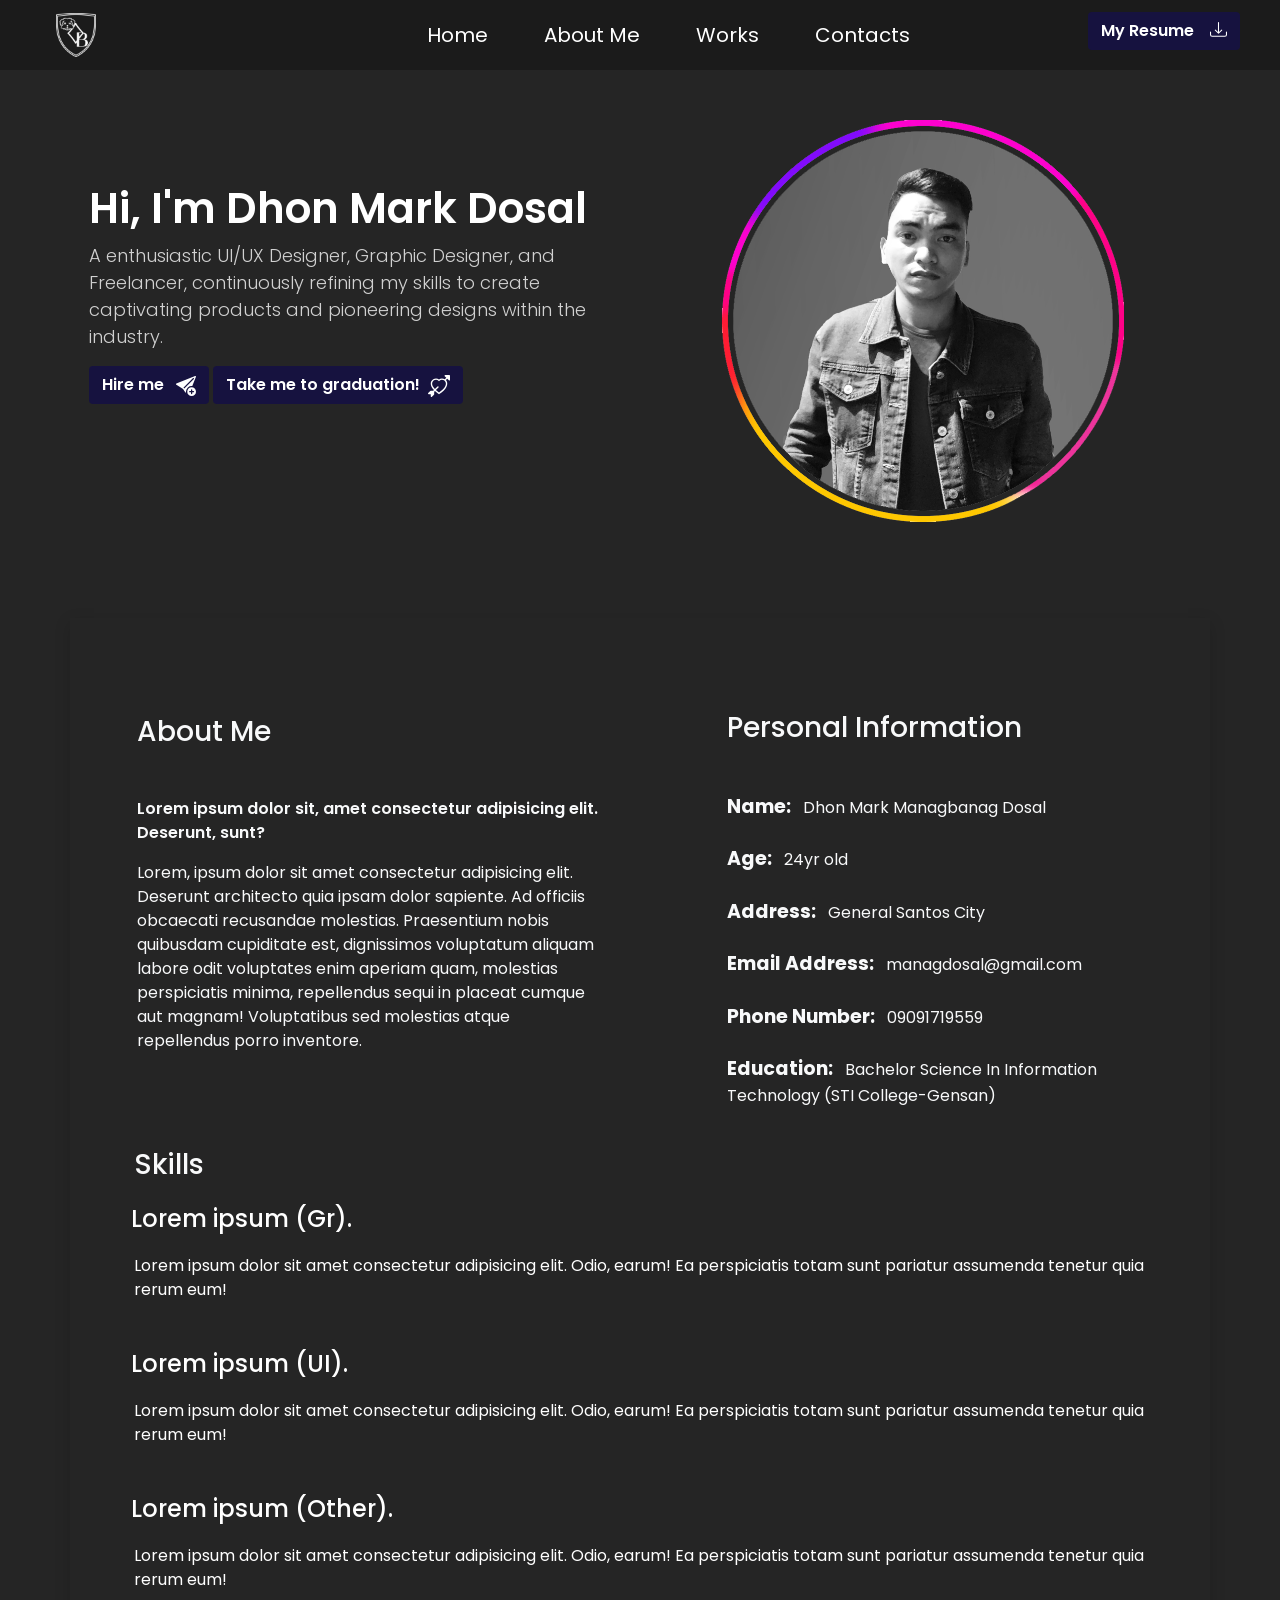
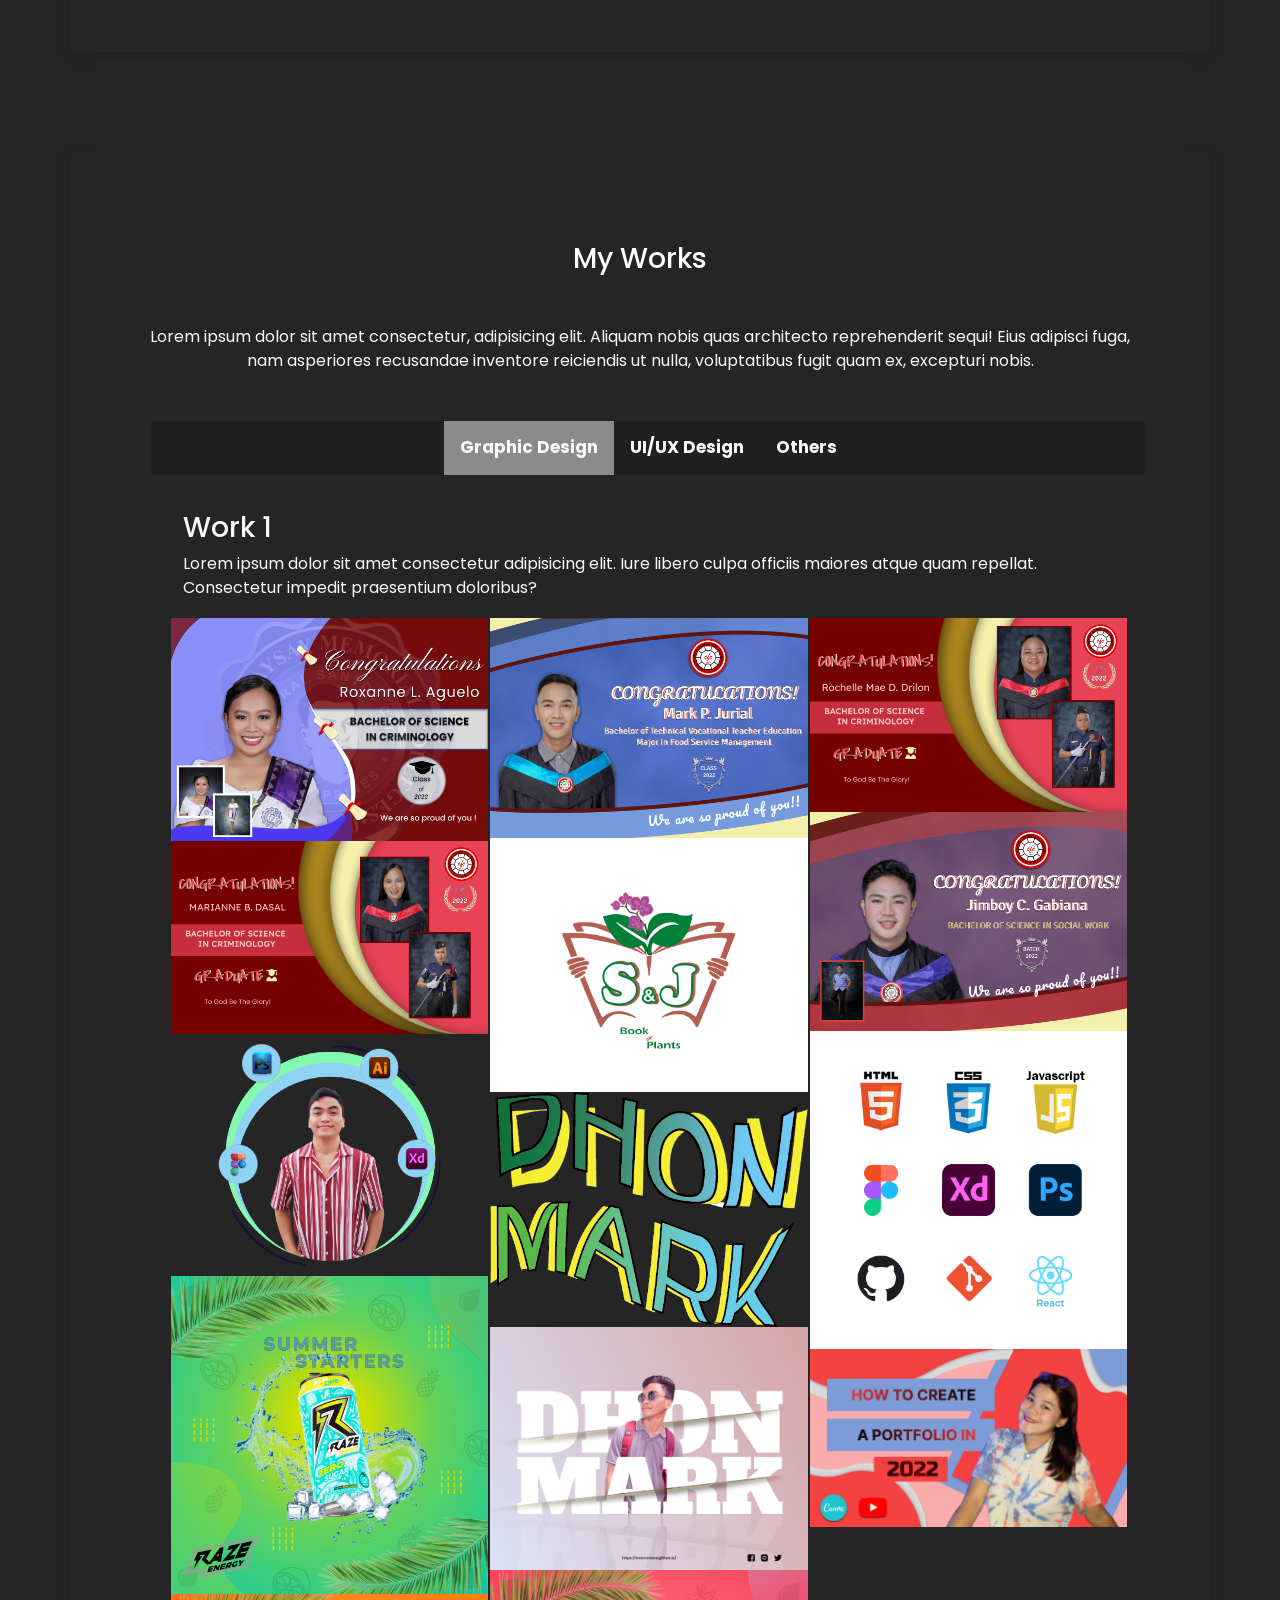
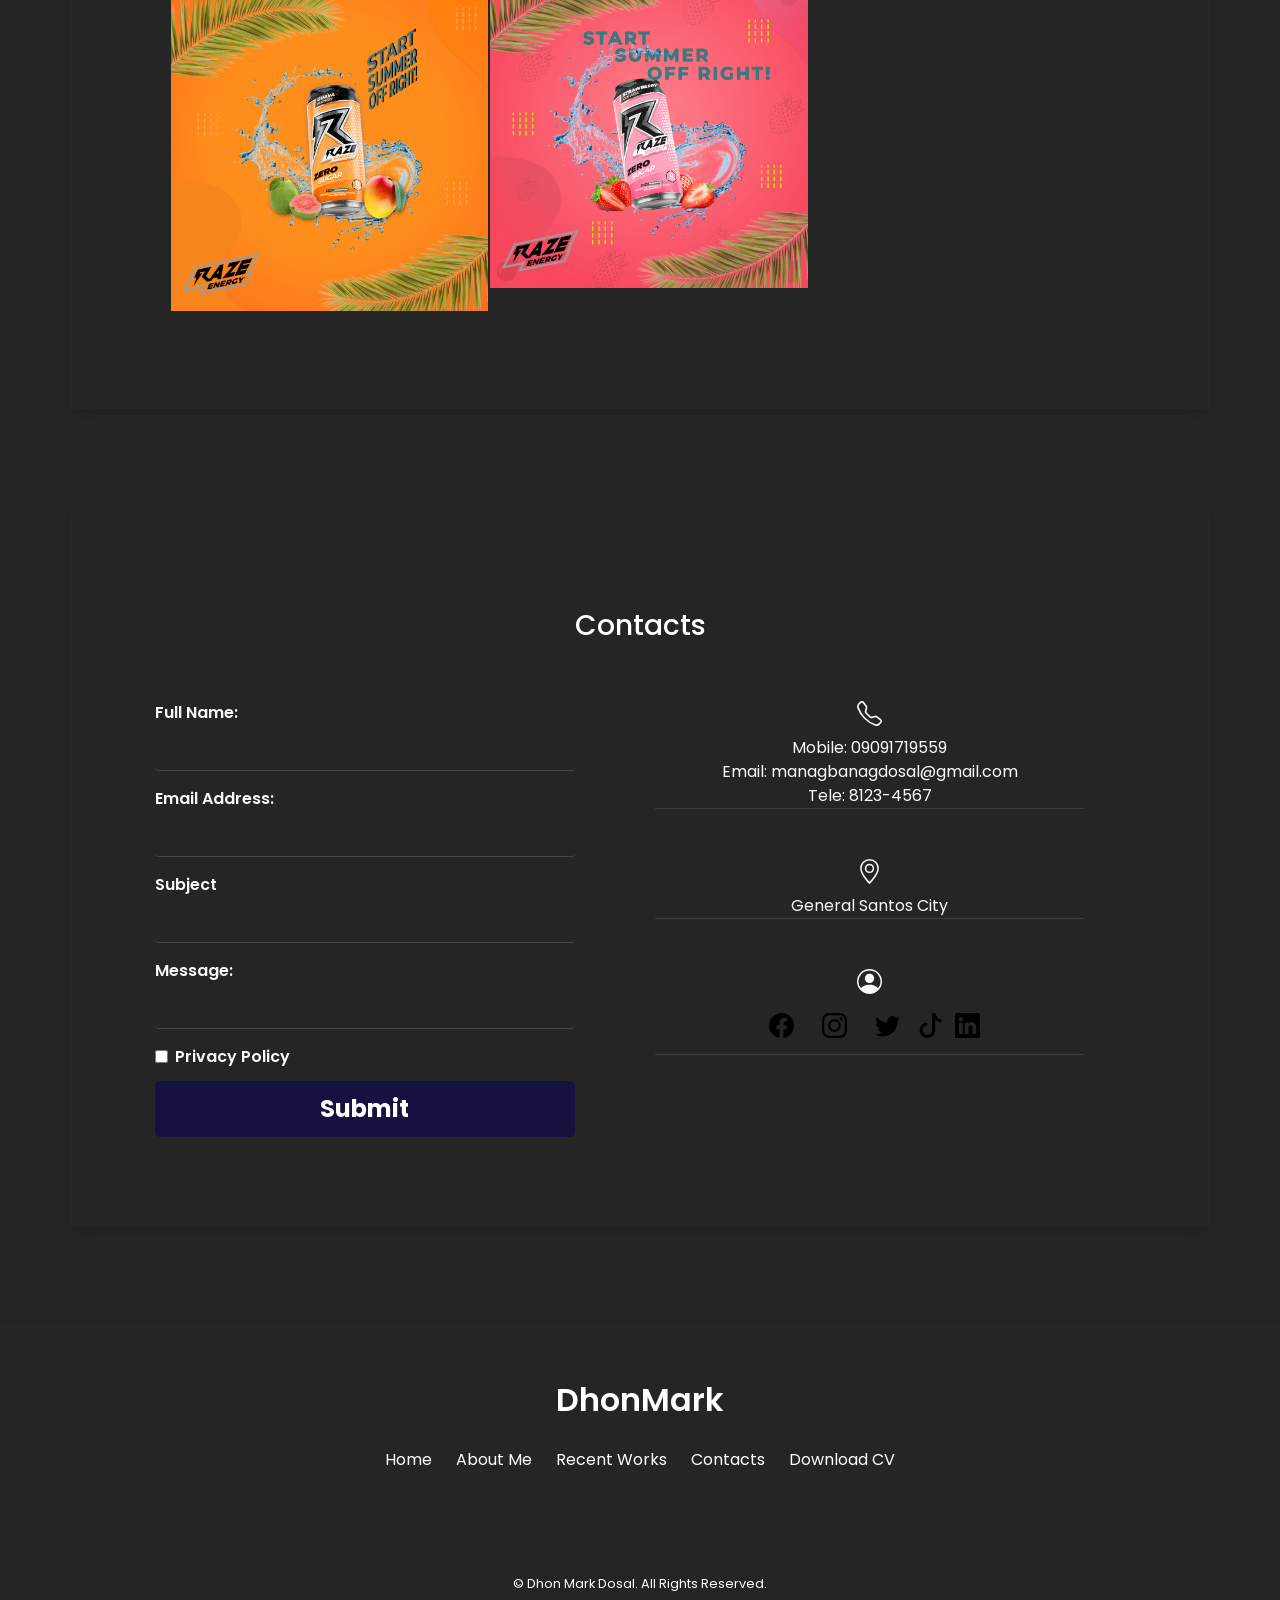
==== index.html @ 9983acd6 "Add files via upload" ====
<!-- <?php

// include 'connect.php';
// if(isset($_POST['submit'])){
//     $name=$_POST['name'];
//     $email=$_POST['email'];
//     $message=$_POST['message'];

//     $sql="insert into  `contacts` (name, email, message) values ('$name', '$email', '$message')";
//     $result=mysqli_query($con,$sql);
//     if($result) {
//         header('location: index.php');
//     } else {
//         die (mysqli_error($con));
//     }
// }
?> -->


<!DOCTYPE html>
<html lang="en">
  <head>
    <meta charset="UTF-8" />
    <meta http-equiv="X-UA-Compatible" content="IE=edge" />
    <meta name="viewport" content="width=device-width, initial-scale=1.0" />
    <!-- Bootstrap CSS -->
    <link
      rel="stylesheet"
      href="https://stackpath.bootstrapcdn.com/bootstrap/4.3.1/css/bootstrap.min.css"
      integrity="sha384-ggOyR0iXCbMQv3Xipma34MD+dH/1fQ784/j6cY/iJTQUOhcWr7x9JvoRxT2MZw1T"
      crossorigin="anonymous"
    />

    <!-- CSS File and Fonts-->
    <link
      rel="stylesheet"
      href="https://cdnjs.cloudflare.com/ajax/libs/font-awesome/4.3.0/css/font-awesome.min.css"
    />
     <!-- Bootstrap icons -->
    <link rel="stylesheet" href="https://cdn.jsdelivr.net/npm/bootstrap-icons@1.10.5/font/bootstrap-icons.css">

    <link
      href="https://fonts.googleapis.com/css2?family=Poppins:wght@300&display=swap"
      rel="stylesheet"
    />
    <link rel="stylesheet" href="style.css" />
    <link
      rel="Webpage icon"
      type="device-icon/png"
      href="images/logoo.png"
    />
    <title>Dhon Mark Dosal Portfolio</title>
  </head>

  <body>

   <!-- Navigation Section --> 

    <div class="fixed-top">
        <nav class="navbar navbar-expand-lg navbar-dark">
          <a class="navbar-brand" href="index.html"> 
            <!-- <h4 style="position: relative; top: 3px; left: 25px; letter-spacing: -3px; font-weight: 600; color: #ffffff;"></h4> -->
            <img src="./images/logoo.png" width="40" style="position: relative; left: 40px;">
          </a>
          <button class="navbar-toggler collapsed" type="button" data-toggle="collapse" data-target="#navbarsExampleDefault" aria-controls="navbarsExampleDefault" aria-expanded="false" aria-label="Toggle navigation" style="border-color: #fff0;">
            <span class="my-1 mx-2 close" style="color: #ffffff;">X</span>
            <span class="navbar-toggler-icon"></span>
         </button>
  
          <div class="collapse navbar-collapse" id="navbarsExampleDefault">
            <ul class="navbar-nav text-center">
              <li class="nav-item">
                <a class="nav-link" href="./" style="color: #fff;">
                  Home
                  <span class="sr-only">(current)</span>
                </a>
              </li>
              <li class="nav-item">
                <a class="nav-link" href="#about" style="color: #fff;">
                  About Me
                </a>
              </li>
              <li class="nav-item">
                <a class="nav-link " href="#recentworks" style="color: #fff;">
                 Works
                </a>
              </li>
              <li class="nav-item">
                <a class="nav-link" href="#contacts" style="color: #fff;">
                  Contacts
                </a>
              </li>
  
        
           <button data-toggle="modal" data-target="#register_modal" type="button" class="btn .sign"><a href="Dosal-DhonMark_Resume.pdf" target="CL&RS" style="text-decoration: none; color: #ffffff;">
              My Resume<svg xmlns="http://www.w3.org/2000/svg" width="17" height="17" fill="currentColor" class="bi bi-download ml-3 mb-1" viewBox="0 0 16 16">
                <path d="M.5 9.9a.5.5 0 0 1 .5.5v2.5a1 1 0 0 0 1 1h12a1 1 0 0 0 1-1v-2.5a.5.5 0 0 1 1 0v2.5a2 2 0 0 1-2 2H2a2 2 0 0 1-2-2v-2.5a.5.5 0 0 1 .5-.5z"/>
                <path d="M7.646 11.854a.5.5 0 0 0 .708 0l3-3a.5.5 0 0 0-.708-.708L8.5 10.293V1.5a.5.5 0 0 0-1 0v8.793L5.354 8.146a.5.5 0 1 0-.708.708l3 3z"/>
              </svg>
            </a></button>
        </div>
            </ul>
            </nav>
          </div>

          

    <!-- Hero Banner Section-->

    <div class="container" style="margin-top: 120px;">
        <div class="row position-relative">
          <div class="col-lg my-3 position-relative">
            <br />
            <br />
            
            <h2>
              <span style="color: #ffffff; font-size: 42px; font-weight: 600;">Hi, I'm Dhon Mark Dosal</span>
            </h2>
            <p class="lead" style="color: #d1d1d1; font-size: 18px;">
              <!-- A UI/UX Designer, Graphic Designer and Freelancer working day and night to create my ability to develop stunning products and innovative designs in this industry. -->
              A enthusiastic UI/UX Designer, Graphic Designer, and Freelancer, continuously refining my skills to create captivating products and pioneering designs within the industry.
            </p>
            
            <button class="btn" id="button_reserve" style="position: relative; left: 0;"><a href="#contacts" class="btn_sched" style="color: #ffffff;">
              Hire me
              <svg xmlns="http://www.w3.org/2000/svg" width="20" height="20" fill="currentColor" class="bi bi-send-plus-fill ml-2" viewBox="0 0 16 16">
                <path d="M15.964.686a.5.5 0 0 0-.65-.65L.767 5.855H.766l-.452.18a.5.5 0 0 0-.082.887l.41.26.001.002 4.995 3.178 1.59 2.498C8 14 8 13 8 12.5a4.5 4.5 0 0 1 5.026-4.47L15.964.686Zm-1.833 1.89L6.637 10.07l-.215-.338a.5.5 0 0 0-.154-.154l-.338-.215 7.494-7.494 1.178-.471-.47 1.178Z"/>
                <path d="M16 12.5a3.5 3.5 0 1 1-7 0 3.5 3.5 0 0 1 7 0Zm-3.5-2a.5.5 0 0 0-.5.5v1h-1a.5.5 0 0 0 0 1h1v1a.5.5 0 0 0 1 0v-1h1a.5.5 0 0 0 0-1h-1v-1a.5.5 0 0 0-.5-.5Z"/>
              </svg>
            </a></button>
            <button class="btn" id="button_reserve" style="position: relative; left: 0;"><a href="./solicit" class="btn_sched" style="color: #ffffff;">
              Take me to graduation! <svg xmlns="http://www.w3.org/2000/svg" width="22" height="22" fill="currentColor" class="bi bi-arrow-through-heart ml-1" viewBox="0 0 16 16">
                <path fill-rule="evenodd" d="M2.854 15.854A.5.5 0 0 1 2 15.5V14H.5a.5.5 0 0 1-.354-.854l1.5-1.5A.5.5 0 0 1 2 11.5h1.793l.53-.53c-.771-.802-1.328-1.58-1.704-2.32-.798-1.575-.775-2.996-.213-4.092C3.426 2.565 6.18 1.809 8 3.233c1.25-.98 2.944-.928 4.212-.152L13.292 2 12.147.854A.5.5 0 0 1 12.5 0h3a.5.5 0 0 1 .5.5v3a.5.5 0 0 1-.854.354L14 2.707l-1.006 1.006c.236.248.44.531.6.845.562 1.096.585 2.517-.213 4.092-.793 1.563-2.395 3.288-5.105 5.08L8 13.912l-.276-.182a21.86 21.86 0 0 1-2.685-2.062l-.539.54V14a.5.5 0 0 1-.146.354l-1.5 1.5Zm2.893-4.894A20.419 20.419 0 0 0 8 12.71c2.456-1.666 3.827-3.207 4.489-4.512.679-1.34.607-2.42.215-3.185-.817-1.595-3.087-2.054-4.346-.761L8 4.62l-.358-.368c-1.259-1.293-3.53-.834-4.346.761-.392.766-.464 1.845.215 3.185.323.636.815 1.33 1.519 2.065l1.866-1.867a.5.5 0 1 1 .708.708L5.747 10.96Z"/>
              </svg>
            </a></button>
          </div>
          <div class="col-lg d-flex justify-content-center" >
            <img src="images/me-banner.png" width="75%"  alt="" class="img-fluid mb-5" />
          </div>
        </div>
      </div>
    </div>
  
<!-- About Me-->

    <div class="container mt-5" id="about" style="box-shadow: rgba(0, 0, 0, 0.15) 0px 5px 15px 0px; margin-bottom: 100px; padding-bottom: 60px; padding-top: 45px;
">
        <div class="row">
            <div class="col-lg m-5">
                <h3 class="mt-1 text-light">
                    About Me
                </h3>
                <p class="mt-5 text-light

                " style="font-weight: 600;">
                    Lorem ipsum dolor sit, amet consectetur adipisicing elit. Deserunt, sunt?
                </p>
                <p class="text-light">
                    Lorem, ipsum dolor sit amet consectetur adipisicing elit. Deserunt architecto quia ipsam dolor sapiente. Ad officiis obcaecati recusandae molestias. Praesentium nobis quibusdam cupiditate est, dignissimos voluptatum aliquam labore odit voluptates enim aperiam quam, molestias perspiciatis minima, repellendus sequi in placeat cumque aut magnam! Voluptatibus sed molestias atque repellendus porro inventore. 
                </p>
            </div>
            <div class="col-lg ml-5">
                <h3 class="mt-5 text-light">
                    Personal Information
                </h3>
                <p class="mt-5 text-light">
                   <span style="font-weight: 700; font-size: 19px;">Name:</span> &nbsp; Dhon Mark Managbanag Dosal<br><br>
                   <span style="font-weight: 700; font-size: 19px;">Age:</span> &nbsp; 24yr old<br><br>
                   <span style="font-weight: 700; font-size: 19px;">Address:</span> &nbsp; General Santos City<br><br>
                   <span style="font-weight: 700; font-size: 19px;">Email Address:</span> &nbsp; managdosal@gmail.com<br><br>
                   <span style="font-weight: 700; font-size: 19px;">Phone Number:</span> &nbsp; 09091719559<br><br>
                   <span style="font-weight: 700; font-size: 19px;">Education:</span> &nbsp; Bachelor Science In Information Technology (STI College-Gensan)<br><br>
                </p>
            </div>
        </div>

<!-- Skills  -->

        <h3 class="text-light">
        &nbsp;&nbsp;&nbsp;&nbsp;&nbsp;&nbsp; Skills
        </h3>


        <!-- <div class="accordion ">
          <input class="btn_accordion" type="checkbox" id="faq-1">
          <h4 id="skill_label"><label id="label_skill" for="faq-1">Skill #1</label></h4 id="skill_label">
          <div class="p" id="skill_par">
            <p>Lorem ipsum dolor sit amet consectetur, adipisicing elit. Itaque corrupti libero similique optio quasi debitis laborum ullam voluptate architecto amet? </p>
          </div>
        </div>
        <div class="accordion">
          <input class="btn_accordion" type="checkbox" id="faq-2">
          <h4 id="skill_label"><label id="label_skill" for="faq-2">Skill #2</label></h4 id="skill_label">
          <div class="p" id="skill_par">
            <p>Lorem, ipsum dolor sit amet consectetur adipisicing elit. Provident soluta voluptatum earum cum itaque reprehenderit, vel corrupti laudantium tempora laborum possimus per rendis officia qui ut aliquam!</p>
          </div>
        </div>
        <div class="accordion" style="margin-bottom: 30px;">
          <input class="btn_accordion" type="checkbox" id="faq-3">
          <h4 id="skill_label"><label id="label_skill" for="faq-3">Skill #3</label></h4 id="skill_label">
          <div class="p" id="skill_par">
            <p>Lorem, ipsum dolor sit amet consectetur adipisicing elit. Provident soluta voluptatum earum cum itaque reprehenderit, vel corrupti laudantium tempora laborum possimus perferendis officia qui ut aliquam!</a>
            </p>
          </div>
        </div> -->

        <div class="row">
          <div class="col-sm text-white">
            <h4 class="mt-3">
              &nbsp;&nbsp;&nbsp;&nbsp;&nbsp;&nbsp;
              Lorem ipsum (Gr).
            </h4>
            <p class="skill-paragraph-style">
              Lorem ipsum dolor sit amet consectetur adipisicing elit. Odio, earum! Ea perspiciatis totam sunt pariatur assumenda tenetur quia rerum eum!
            </p>

            <h4 class="mt-5">
              &nbsp;&nbsp;&nbsp;&nbsp;&nbsp;&nbsp;
              Lorem ipsum (UI).
            </h4>
            <p class="skill-paragraph-style">
              Lorem ipsum dolor sit amet consectetur adipisicing elit. Odio, earum! Ea perspiciatis totam sunt pariatur assumenda tenetur quia rerum eum!
            </p>
            <h4 class="mt-5">
              &nbsp;&nbsp;&nbsp;&nbsp;&nbsp;&nbsp;
              Lorem ipsum (Other).
            </h4>
            <p class="skill-paragraph-style">
              Lorem ipsum dolor sit amet consectetur adipisicing elit. Odio, earum! Ea perspiciatis totam sunt pariatur assumenda tenetur quia rerum eum!
            </p>
          </div>
        </div>


        
    </div>

<!-- Recent Works -->

<div class="container" id="recentworks" style="box-shadow: rgba(0, 0, 0, 0.15) 0px 5px 15px 0px; margin-bottom: 100px; padding: 90px 60px;">
  <h3 style="display: flex; justify-content: center; margin-bottom: 50px; color: #fff;
  ">My Works</h3>

  <div class="row">
    <div class="col-12 text-light">
      <p class=" d-flex justify-content-center text-center mb-5">Lorem ipsum dolor sit amet consectetur, adipisicing elit. Aliquam nobis quas architecto reprehenderit sequi! Eius adipisci fuga, nam asperiores recusandae inventore reiciendis ut nulla, voluptatibus fugit quam ex, excepturi nobis.</p>
    </div>
  </div>

  <div class="row">
    <div class="col-12">
      <div class="tab">
        <button class="tablinks text-light active" onclick="openCity(event, 'workOne')">Graphic Design</button>
        <button class="tablinks text-light" onclick="openCity(event, 'workTwo')">UI/UX Design</button>
        <button class="tablinks text-light" onclick="openCity(event, 'workThree')">Others</button>
      </div>

      <!-- Work 1 section -->

      <div id="workOne" class="tabcontent" style="margin-top: 30px; display: block;">
        <div class="container">
          <div class="row">
            <div class="col-sm text-light">
              <h3>Work 1</h3>
        <p>Lorem ipsum dolor sit amet consectetur adipisicing elit. Iure libero culpa officiis maiores atque quam repellat. Consectetur impedit praesentium doloribus?</p>
            </div>
          </div>
          <div class="row justify-content-center"> 
            <div class="column">

              <!--Modal: Roxanne-->
              <div class="modal fade" id="modalA1" tabindex="-1" role="dialog" aria-labelledby="myModalLabel" aria-hidden="true">
                <div class="modal-dialog modal-lg" role="document">
        
                  <!--Content-->
                  <div class="modal-content">
        
                    <!--Body-->
                    <div class="modal-body mb-0 p-0">
                        <img class="img-fluid z-depth-1" src="images/arina.png" 
                      data-toggle="modal" data-target="#modalA1">
                     
                    </div>
        
        
                  </div>
                  <!--/.Content-->
        
                </div>
              </div>

              <!--Modal: Name-->
              <a><img class="img-fluid z-depth-1" src="images/arina.png"
                data-toggle="modal" data-target="#modalA1"></a>
                <!-- modal roxanne end -->

                <!--Modal: Rochelle-->
              <div class="modal fade" id="modalA2" tabindex="-1" role="dialog" aria-labelledby="myModalLabel" aria-hidden="true">
                <div class="modal-dialog modal-lg" role="document">
        
                  <!--Content-->
                  <div class="modal-content">
        
                    <!--Body-->
                    <div class="modal-body mb-0 p-0">
                        <img class="img-fluid z-depth-1" src="images/dasal_.png" 
                      data-toggle="modal" data-target="#modalA2">
                     
                    </div>
        
        
        
                  </div>
                  <!--/.Content-->
        
                </div>
              </div>
              <!--Modal: Name-->  
              <a><img class="img-fluid z-depth-1" data-toggle="modal" data-target="#modalA2" src="images/dasal_.png" alt=""></a>
               <!-- modal rochelle  end -->
        

              <!--Modal: my banner -->
              <div class="modal fade" id="modalA3" tabindex="-1" role="dialog" aria-labelledby="myModalLabel" aria-hidden="true">
                <div class="modal-dialog modal-lg" role="document">
                  <!--Content-->
                  <div class="modal-content">
                    <!--Body-->
                    <div class="modal-body mb-0 p-0">
                        <img class="img-fluid z-depth-1" src="images/banner.png" 
                      data-toggle="modal" data-target="#modalA3">     
                    </div>
                  </div>
                  <!--/.Content-->
        
                </div>
              </div>
              <!--Modal: Name-->
        
              <a><img class="img-fluid z-depth-1" data-toggle="modal" data-target="#modalA3" src="images/banner.png"></a>

               <!-- modal my banner end -->

               <!--Modal: Banner Ads 1 -->
              <div class="modal fade" id="modalA4" tabindex="-1" role="dialog" aria-labelledby="myModalLabel" aria-hidden="true">
                <div class="modal-dialog modal-lg" role="document">
                  <!--Content-->
                  <div class="modal-content">
                    <!--Body-->
                    <div class="modal-body mb-0 p-0">
                        <img class="img-fluid z-depth-1" src="images/BajaLime.png" 
                      data-toggle="modal" data-target="#modalA4">     
                    </div>
                  </div>
                  <!--/.Content-->
        
                </div>
              </div>
              <!--Modal: Name-->
        
              <a><img class="img-fluid z-depth-1" data-toggle="modal" data-target="#modalA4" src="images/BajaLime.png"></a>

               <!-- modal Banner Ads 1 end -->

                 <!--Modal: Banner Ads 2  -->
              <div class="modal fade" id="modalA5" tabindex="-1" role="dialog" aria-labelledby="myModalLabel" aria-hidden="true">
                <div class="modal-dialog modal-lg" role="document">
                  <!--Content-->
                  <div class="modal-content">
                    <!--Body-->
                    <div class="modal-body mb-0 p-0">
                        <img class="img-fluid z-depth-1" src="images/Guavamango_.png" 
                      data-toggle="modal" data-target="#modalA5">     
                    </div>
                  </div>
                  <!--/.Content-->

                </div>
              </div>
              <!--Modal: Name-->
              <a><img class="img-fluid z-depth-1" data-toggle="modal" data-target="#modalA5" src="images/Guavamango_.png"></a>
               <!-- Banner Ads 2 end --> 

                
            </div>



            <!-- START 2ND COLUMN MARK -->

            

            <div class="column">

              <!--Modal: jurial  -->
              <div class="modal fade" id="modalB1" tabindex="-1" role="dialog" aria-labelledby="myModalLabel" aria-hidden="true">
                <div class="modal-dialog modal-lg" role="document">
                  <!--Content-->
                  <div class="modal-content">
                    <!--Body-->
                    <div class="modal-body mb-0 p-0">
                        <img class="img-fluid z-depth-1" src="images/markjurial.png" 
                      data-toggle="modal" data-target="#modalB1">     
                    </div>
                  </div>
                  <!--/.Content-->
        
                </div>
              </div>
              <!--Modal: Name-->
        
              <a><img class="img-fluid z-depth-1" data-toggle="modal" data-target="#modalB1" src="images/markjurial.png"></a>

               <!-- modal jurial end -->


               <!--Modal: Snj  -->
              <div class="modal fade" id="modalB2" tabindex="-1" role="dialog" aria-labelledby="myModalLabel" aria-hidden="true">
                <div class="modal-dialog modal-lg" role="document">
                  <!--Content-->
                  <div class="modal-content">
                    <!--Body-->
                    <div class="modal-body mb-0 p-0">
                        <img class="img-fluid z-depth-1" src="images/SnJ.png" 
                      data-toggle="modal" data-target="#modalB2">     
                    </div>
                  </div>
                  <!--/.Content-->
        
                </div>
              </div>
              <!--Modal: Name-->
        
              <a><img  class="img-fluid z-depth-1" data-toggle="modal" data-target="#modalB2" src="images/SnJ.png"></a>

               <!-- modal Snj end -->

                <!--Modal: Logo mark  -->
              <div class="modal fade" id="modalB3" tabindex="-1" role="dialog" aria-labelledby="myModalLabel" aria-hidden="true">
                <div class="modal-dialog modal-lg" role="document">
                  <!--Content-->
                  <div class="modal-content">
                    <!--Body-->
                    <div class="modal-body mb-0 p-0">
                        <img class="img-fluid z-depth-1" src="images/dhonmarkdosal.png" 
                      data-toggle="modal" data-target="#modalB3">     
                    </div>
                  </div>
                  <!--/.Content-->

                </div>
              </div>
              <!--Modal: Name-->
              <a><img class="img-fluid z-depth-1" data-toggle="modal" data-target="#modalB3" src="images/dhonmarkdosal.png"></a>
               <!-- modal Logo Mark end -->  
               
               <!--Modal: Me aesthetic -->
              <div class="modal fade" id="modalB4" tabindex="-1" role="dialog" aria-labelledby="myModalLabel" aria-hidden="true">
                <div class="modal-dialog modal-lg" role="document">
                  <!--Content-->
                  <div class="modal-content">
                    <!--Body-->
                    <div class="modal-body mb-0 p-0">
                        <img class="img-fluid z-depth-1" src="images/me.png" 
                      data-toggle="modal" data-target="#modalB4">     
                    </div>
                  </div>
                  <!--/.Content-->

                </div>
              </div>
              <!--Modal: Name-->
              <a><img class="img-fluid z-depth-1" data-toggle="modal" data-target="#modalB4" src="images/me.png"></a>
               <!-- modal Me Aesthetic end -->  

               <!--Modal: Banner Ads 3  -->
              <div class="modal fade" id="modalB5" tabindex="-1" role="dialog" aria-labelledby="myModalLabel" aria-hidden="true">
                <div class="modal-dialog modal-lg" role="document">
                  <!--Content-->
                  <div class="modal-content">
                    <!--Body-->
                    <div class="modal-body mb-0 p-0">
                        <img class="img-fluid z-depth-1" src="images/Strawberry.png" 
                      data-toggle="modal" data-target="#modalB5">     
                    </div>
                  </div>
                  <!--/.Content-->

                </div>
              </div>
              <!--Modal: Name-->
              <a><img class="img-fluid z-depth-1" data-toggle="modal" data-target="#modalB5" src="images/Strawberry.png"></a>
               <!-- modal Banner Ads 3 end --> 
            </div>  

            <!-- START 3RD COLUMN DRILON -->

            <div class="column">

               <!--Modal: drilon  -->
               <div class="modal fade" id="modalC1" tabindex="-1" role="dialog" aria-labelledby="myModalLabel" aria-hidden="true">
                <div class="modal-dialog modal-lg" role="document">
                  <!--Content-->
                  <div class="modal-content">
                    <!--Body-->
                    <div class="modal-body mb-0 p-0">
                        <img class="img-fluid z-depth-1" src="images/rochelle.png" 
                      data-toggle="modal" data-target="#modalC1">     
                    </div>
                  </div>
                  <!--/.Content-->

                </div>
              </div>
              <!--Modal: Name-->
              <a><img class="img-fluid z-depth-1" data-toggle="modal" data-target="#modalC1" src="images/rochelle.png"></a>
               <!-- modal Drilon end -->    

                <!--Modal: jimboy  -->
                <div class="modal fade" id="modalC2" tabindex="-1" role="dialog" aria-labelledby="myModalLabel" aria-hidden="true">
                  <div class="modal-dialog modal-lg" role="document">
                    <!--Content-->
                    <div class="modal-content">
                      <!--Body-->
                      <div class="modal-body mb-0 p-0">
                          <img class="img-fluid z-depth-1" src="images/jimboy_.png" 
                        data-toggle="modal" data-target="#modalC2">     
                      </div>
                    </div>
                    <!--/.Content-->
  
                  </div>
                </div>
                <!--Modal: Name-->
                <a><img class="img-fluid z-depth-1" data-toggle="modal" data-target="#modalC2" src="images/jimboy_.png"></a>
                 <!-- modal jimboy end --> 
             
                    <!--Modal: tools  -->
                <div class="modal fade" id="modalC3" tabindex="-1" role="dialog" aria-labelledby="myModalLabel" aria-hidden="true">
                  <div class="modal-dialog modal-lg" role="document">
                    <!--Content-->
                    <div class="modal-content">
                      <!--Body-->
                      <div class="modal-body mb-0 p-0">
                          <img class="img-fluid z-depth-1" src="images/Tools.jpg" 
                        data-toggle="modal" data-target="#modalC3">     
                      </div>
                    </div>
                    <!--/.Content-->
                  </div>
                </div>
                <!--Modal: Name-->
                <a><img class="img-fluid z-depth-1" data-toggle="modal" data-target="#modalC3" src="images/Tools.jpg"></a>
                 <!-- modal tools end --> 

                  <!--Modal: tools  -->
                <div class="modal fade" id="modalC4" tabindex="-1" role="dialog" aria-labelledby="myModalLabel" aria-hidden="true">
                  <div class="modal-dialog modal-lg" role="document">
                    <!--Content-->
                    <div class="modal-content">
                      <!--Body-->
                      <div class="modal-body mb-0 p-0">
                          <img class="img-fluid z-depth-1" src="images/thumbnail.png" 
                        data-toggle="modal" data-target="#modalC4">     
                      </div>
                    </div>
                    <!--/.Content-->
                  </div>
                </div>
                <!--Modal: Name-->
                <a><img class="img-fluid z-depth-1" data-toggle="modal" data-target="#modalC4" src="images/thumbnail.png"></a>
                 <!-- modal tools end --> 
            </div>
          </div>
        </div> 
      </div>

      <!-- Work UI/UX section -->
      
      <div id="workTwo" class="tabcontent" style="margin-top: 30px;">
        <div class="container">
          <div class="row">
            <div class="col-sm text-light">
              <h3>Work 2</h3>
        <p>Lorem ipsum dolor sit amet consectetur adipisicing elit. Iure libero culpa officiis maiores atque quam repellat. Consectetur impedit praesentium doloribus?</p>
            </div>
          </div>
          <div class="row"> 
            <div class="column">
              
               <!--Modal: email template 1  -->
               <div class="modal fade" id="modal1A" tabindex="-1" role="dialog" aria-labelledby="myModalLabel" aria-hidden="true">
                <div class="modal-dialog modal-lg" role="document">
                  <!--Content-->
                  <div class="modal-content">
                    <!--Body-->
                    <div class="modal-body mb-0 p-0">
                        <img class="img-fluid z-depth-1" src="images/hahah.png " 
                      data-toggle="modal" data-target="#modal1A">     
                    </div>
                  </div>
                  <!--/.Content-->
                </div>
              </div>
              <!--Modal: Name-->
              <a><img class="img-fluid z-depth-1" data-toggle="modal" data-target="#modal1A" src="images/hahah.png"></a>
               <!-- modal email end -->     

               
               <!--Modal: Template 1B  -->
               <div class="modal fade" id="modal1B" tabindex="-1" role="dialog" aria-labelledby="myModalLabel" aria-hidden="true">
                <div class="modal-dialog modal-lg" role="document">
                  <!--Content-->
                  <div class="modal-content">
                    <!--Body-->
                    <div class="modal-body mb-0 p-0">
                        <img class="img-fluid z-depth-1" src="images/estellejoy.png " 
                      data-toggle="modal" data-target="#modal1B">     
                    </div>
                  </div>
                  <!--/.Content-->
                </div>
              </div>
              <!--Modal: Name-->
              <a><img class="img-fluid z-depth-1" data-toggle="modal" data-target="#modal1B" src="images/estellejoy.png"></a>
               <!-- modal Template 1B end -->    
            </div>

          
            <div class="column">
               <!--Modal: email template 2  -->
               <div class="modal fade" id="modal2A" tabindex="-1" role="dialog" aria-labelledby="myModalLabel" aria-hidden="true">
                <div class="modal-dialog modal-lg" role="document">
                  <!--Content-->
                  <div class="modal-content">
                    <!--Body-->
                    <div class="modal-body mb-0 p-0">
                        <img class="img-fluid z-depth-1" src="images/MyPortfolio.png " 
                      data-toggle="modal" data-target="#modal2A">     
                    </div>
                  </div>
                  <!--/.Content-->
                </div>
              </div>
              <!--Modal: Name-->
              <a><img class="img-fluid z-depth-1" data-toggle="modal" data-target="#modal2A" src="images/MyPortfolio.png"></a>
               <!-- modal email 2 end -->    
            </div>  


            <div class="column">
              <!--Modal: email template 3  -->
              <div class="modal fade" id="modal3A" tabindex="-1" role="dialog" aria-labelledby="myModalLabel" aria-hidden="true">
                <div class="modal-dialog modal-lg" role="document">
                  <!--Content-->
                  <div class="modal-content">
                    <!--Body-->
                    <div class="modal-body mb-0 p-0">
                        <img class="img-fluid z-depth-1" src="images/LaundryHub.png " 
                      data-toggle="modal" data-target="#modal3A">     
                    </div>
                  </div>
                  <!--/.Content-->
                </div>
              </div>
              <!--Modal: Name-->
              <a><img class="img-fluid z-depth-1" data-toggle="modal" data-target="#modal3A" src="images/LaundryHub.png"></a>
               <!-- modal email 3 end -->   
            </div>


          </div>
        </div>
      </div>
      
      <!-- Work Other section -->

      <div id="workThree" class="tabcontent" style="margin-top: 30px;">
        <div class="container">
          <div class="row">
            <div class="col-sm text-light">
              <h3>Work 3</h3>
        <p>Lorem ipsum dolor sit amet consectetur adipisicing elit. Fugiat atque voluptatum aliquam, pariatur quia consectetur hic similique error reiciendis. Placeat ullam vel aperiam laudantium, distinctio nemo alias necessitatibus nulla minima laboriosam optio veritatis a et suscipit culpa nam? Error, molestias?</p>
            </div>
            <div class="row"> 
              <div class="column">
                <img src="" style="width:100%">
              </div>
              <div class="column">
                <img src="" style="width:100%">
              </div>  
              <div class="column">
                <img src="" style="width:100%">
              </div>
            </div>
          </div>
        </div>
      </div>
    </div>
  </div>
</div>



<!-- Contacts-->

<div class="container" id="contacts" style="box-shadow: rgba(0, 0, 0, 0.15) 0px 5px 15px 0px; margin-bottom: 100px; padding-bottom: 40px; padding-top: 50px;">
  <h3 style="display: flex; justify-content: center; padding-top: 50px; color: #ffffff;">
    Contacts
  </h3>

  <!-- justify-content-center ... onclick="alert ('Thank you for reaching me here. I will respond to your message based on the email you provided, maam/sir.')"-->
  <div class="container">
    <div class="row ">
      <div class="col-md-6">
        <form method="post">

          <div class="form-group">
            <label class="text-light">Full Name:</label>
            <input type="text" class="form-control" id="name" placeholder="" name="name" autocomplete="off">
          </div>
    
          <div class="form-group">
            <label for="emailaddress" class="text-light">Email Address:</label>
            <input type="email" class="form-control" id="email" placeholder="" name="email" autocomplete="off" required>
          </div>

          <div class="form-group">
            <label for="subject" class="text-light">Subject</label>
            <input type="text" class="form-control" id="subject" placeholder="" name="subject" autocomplete="off" required>
          </div>

          <div class="form-group">
            <label for="message" class="text-light">Message:</label>
            <input type="text" class="form-control" id="message" placeholder="" name="message" autocomplete="off" required>
          </div>
          <div class="form-group form-check">
            <label class="form-check-label text-light">
              <input class="form-check-input" type="checkbox" name="remember" required> Privacy Policy
            </label>
          </div>
          <button id="btn-submit" style="position: inherit; color: #ffffff;" type="submit"  class="btn-primary" name="submit">Submit</button>
        </form>
      </div>

      <div class="col-md-5 text-light">
        <p class="card-text text-center;" style="border-bottom: 1px solid #ffffff1c; margin-top: 40px;">
          <svg style="margin: 10px 0px;" xmlns="http://www.w3.org/2000/svg" width="25" height="25" fill="currentColor" class="bi bi-telephone" viewBox="0 0 16 16">
            <path d="M3.654 1.328a.678.678 0 0 0-1.015-.063L1.605 2.3c-.483.484-.661 1.169-.45 1.77a17.568 17.568 0 0 0 4.168 6.608 17.569 17.569 0 0 0 6.608 4.168c.601.211 1.286.033 1.77-.45l1.034-1.034a.678.678 0 0 0-.063-1.015l-2.307-1.794a.678.678 0 0 0-.58-.122l-2.19.547a1.745 1.745 0 0 1-1.657-.459L5.482 8.062a1.745 1.745 0 0 1-.46-1.657l.548-2.19a.678.678 0 0 0-.122-.58L3.654 1.328zM1.884.511a1.745 1.745 0 0 1 2.612.163L6.29 2.98c.329.423.445.974.315 1.494l-.547 2.19a.678.678 0 0 0 .178.643l2.457 2.457a.678.678 0 0 0 .644.178l2.189-.547a1.745 1.745 0 0 1 1.494.315l2.306 1.794c.829.645.905 1.87.163 2.611l-1.034 1.034c-.74.74-1.846 1.065-2.877.702a18.634 18.634 0 0 1-7.01-4.42 18.634 18.634 0 0 1-4.42-7.009c-.362-1.03-.037-2.137.703-2.877L1.885.511z"/>
          </svg>
          <br>
          Mobile: 09091719559<br>Email: managbanagdosal@gmail.com<br>Tele: 8123-4567 
        </p>

        <p class="card-text text-center;" style="margin-top: 40px; border-bottom: 1px solid #ffffff1c;">
          <svg style="margin: 10px 0px;" xmlns="http://www.w3.org/2000/svg" width="25" height="25" fill="currentColor" class="bi bi-geo-alt" viewBox="0 0 16 16">
            <path d="M12.166 8.94c-.524 1.062-1.234 2.12-1.96 3.07A31.493 31.493 0 0 1 8 14.58a31.481 31.481 0 0 1-2.206-2.57c-.726-.95-1.436-2.008-1.96-3.07C3.304 7.867 3 6.862 3 6a5 5 0 0 1 10 0c0 .862-.305 1.867-.834 2.94zM8 16s6-5.686 6-10A6 6 0 0 0 2 6c0 4.314 6 10 6 10z"/>
            <path d="M8 8a2 2 0 1 1 0-4 2 2 0 0 1 0 4zm0 1a3 3 0 1 0 0-6 3 3 0 0 0 0 6z"/>
          </svg><br>
          General Santos City
        </p>
        <div class="card-text text-center;" style="margin-top: 40px; border-bottom: 1px solid #ffffff1c;">
          <svg style="margin: 10px 0px;" xmlns="http://www.w3.org/2000/svg" width="25" height="25" fill="currentColor" class="bi bi-person-circle" viewBox="0 0 16 16">
            <path d="M11 6a3 3 0 1 1-6 0 3 3 0 0 1 6 0z"/>
            <path fill-rule="evenodd" d="M0 8a8 8 0 1 1 16 0A8 8 0 0 1 0 8zm8-7a7 7 0 0 0-5.468 11.37C3.242 11.226 4.805 10 8 10s4.757 1.225 5.468 2.37A7 7 0 0 0 8 1z"/>
          </svg><br>
          <ul style="display: flex; justify-content: center; list-style: none; margin-top:9px;">
            <li>
              <a href="https://www.facebook.com/profile.php?id=100070539969388" class="anc">
              <svg id="icon_contact" xmlns="http://www.w3.org/2000/svg" width="25" height="25" fill="currentColor" class="bi bi-facebook" viewBox="0 0 16 16">
              <path d="M16 8.049c0-4.446-3.582-8.05-8-8.05C3.58 0-.002 3.603-.002 8.05c0 4.017 2.926 7.347 6.75 7.951v-5.625h-2.03V8.05H6.75V6.275c0-2.017 1.195-3.131 3.022-3.131.876 0 1.791.157 1.791.157v1.98h-1.009c-.993 0-1.303.621-1.303 1.258v1.51h2.218l-.354 2.326H9.25V16c3.824-.604 6.75-3.934 6.75-7.951z"/>
            </svg>
          </a>
          </li>
          <li>
            <a href="https://www.instagram.com/dhonmark7/" class="anc">
            <svg id="icon_contact" xmlns="http://www.w3.org/2000/svg" width="25" height="25" fill="currentColor" class="bi bi-instagram" viewBox="0 0 16 16">
              <path d="M8 0C5.829 0 5.556.01 4.703.048 3.85.088 3.269.222 2.76.42a3.917 3.917 0 0 0-1.417.923A3.927 3.927 0 0 0 .42 2.76C.222 3.268.087 3.85.048 4.7.01 5.555 0 5.827 0 8.001c0 2.172.01 2.444.048 3.297.04.852.174 1.433.372 1.942.205.526.478.972.923 1.417.444.445.89.719 1.416.923.51.198 1.09.333 1.942.372C5.555 15.99 5.827 16 8 16s2.444-.01 3.298-.048c.851-.04 1.434-.174 1.943-.372a3.916 3.916 0 0 0 1.416-.923c.445-.445.718-.891.923-1.417.197-.509.332-1.09.372-1.942C15.99 10.445 16 10.173 16 8s-.01-2.445-.048-3.299c-.04-.851-.175-1.433-.372-1.941a3.926 3.926 0 0 0-.923-1.417A3.911 3.911 0 0 0 13.24.42c-.51-.198-1.092-.333-1.943-.372C10.443.01 10.172 0 7.998 0h.003zm-.717 1.442h.718c2.136 0 2.389.007 3.232.046.78.035 1.204.166 1.486.275.373.145.64.319.92.599.28.28.453.546.598.92.11.281.24.705.275 1.485.039.843.047 1.096.047 3.231s-.008 2.389-.047 3.232c-.035.78-.166 1.203-.275 1.485a2.47 2.47 0 0 1-.599.919c-.28.28-.546.453-.92.598-.28.11-.704.24-1.485.276-.843.038-1.096.047-3.232.047s-2.39-.009-3.233-.047c-.78-.036-1.203-.166-1.485-.276a2.478 2.478 0 0 1-.92-.598 2.48 2.48 0 0 1-.6-.92c-.109-.281-.24-.705-.275-1.485-.038-.843-.046-1.096-.046-3.233 0-2.136.008-2.388.046-3.231.036-.78.166-1.204.276-1.486.145-.373.319-.64.599-.92.28-.28.546-.453.92-.598.282-.11.705-.24 1.485-.276.738-.034 1.024-.044 2.515-.045v.002zm4.988 1.328a.96.96 0 1 0 0 1.92.96.96 0 0 0 0-1.92zm-4.27 1.122a4.109 4.109 0 1 0 0 8.217 4.109 4.109 0 0 0 0-8.217zm0 1.441a2.667 2.667 0 1 1 0 5.334 2.667 2.667 0 0 1 0-5.334z"/>
            </svg>
          </a>
          </li>
          <li>
            <a href="https://twitter.com/dhon_mark" class="anc">
              <svg id="icon_contact" xmlns="http://www.w3.org/2000/svg" width="25" height="25" fill="currentColor" class="bi bi-twitter" viewBox="0 0 16 16">
                <path d="M5.026 15c6.038 0 9.341-5.003 9.341-9.334 0-.14 0-.282-.006-.422A6.685 6.685 0 0 0 16 3.542a6.658 6.658 0 0 1-1.889.518 3.301 3.301 0 0 0 1.447-1.817 6.533 6.533 0 0 1-2.087.793A3.286 3.286 0 0 0 7.875 6.03a9.325 9.325 0 0 1-6.767-3.429 3.289 3.289 0 0 0 1.018 4.382A3.323 3.323 0 0 1 .64 6.575v.045a3.288 3.288 0 0 0 2.632 3.218 3.203 3.203 0 0 1-.865.115 3.23 3.23 0 0 1-.614-.057 3.283 3.283 0 0 0 3.067 2.277A6.588 6.588 0 0 1 .78 13.58a6.32 6.32 0 0 1-.78-.045A9.344 9.344 0 0 0 5.026 15z"/>
              </svg>
            </a>
          </li>
          <li>
            <a href="https://www.tiktok.com/@marconians0" class="anc">
              <svg xmlns="http://www.w3.org/2000/svg" width="25" height="25" fill="currentColor" class="bi bi-tiktok" viewBox="0 0 16 16">
                <path d="M9 0h1.98c.144.715.54 1.617 1.235 2.512C12.895 3.389 13.797 4 15 4v2c-1.753 0-3.07-.814-4-1.829V11a5 5 0 1 1-5-5v2a3 3 0 1 0 3 3V0Z"/>
              </svg>
            </a>
          </li>
          <li>
            <a href="https://www.linkedin.com/in/dhon-mark-dosal-77a801222/" class="anc">
              <svg xmlns="http://www.w3.org/2000/svg" width="25" height="25" fill="currentColor" class="bi bi-linkedin ml-1" viewBox="0 0 16 16">
                <path d="M0 1.146C0 .513.526 0 1.175 0h13.65C15.474 0 16 .513 16 1.146v13.708c0 .633-.526 1.146-1.175 1.146H1.175C.526 16 0 15.487 0 14.854V1.146zm4.943 12.248V6.169H2.542v7.225h2.401zm-1.2-8.212c.837 0 1.358-.554 1.358-1.248-.015-.709-.52-1.248-1.342-1.248-.822 0-1.359.54-1.359 1.248 0 .694.521 1.248 1.327 1.248h.016zm4.908 8.212V9.359c0-.216.016-.432.08-.586.173-.431.568-.878 1.232-.878.869 0 1.216.662 1.216 1.634v3.865h2.401V9.25c0-2.22-1.184-3.252-2.764-3.252-1.274 0-1.845.7-2.165 1.193v.025h-.016a5.54 5.54 0 0 1 .016-.025V6.169h-2.4c.03.678 0 7.225 0 7.225h2.4z"/>
              </svg>
            </a>
          </li>
          </ul>
          </div>
      </div>
    </div>  
  </div>
</div>




<!-- Footer Section -->

<footer class="footer-16371">
    <div class="container" id="footer">
    <div class="row justify-content-center">
    <div class="col-md-9 text-center">
    <div class="footer-site-logo mb-4">
    <a href="#">DhonMark</a>
    </div>
    <ul class="list-unstyled nav-links mb-5">
    <li><a href="#">Home</a></li>
    <li><a href="#about">About Me</a></li>
    <li><a href="#recentworks">Recent Works</a></li>
    <li><a href="#contacts">Contacts</a></li>
    <li><a href="#">Download CV</a></li>
    </ul>
    <div class="social mb-4">
    <!-- <p>Lorem ipsum dolor sit, amet consectetur adipisicing elit. Possimus repudiandae tempore est ex doloribus magni perspiciatis exercitationem voluptate iste cumque.</p> -->
    <ul class="list-unstyled">
    <li class="in"><a href="#"><span class="icon-instagram"></span></a></li>
    <li class="fb"><a href="#"><span class="icon-facebook"></span></a></li>
    <li class="tw"><a href="#"><span class="icon-twitter"></span></a></li>
    <li class="pin"><a href="#"><span class="icon-pinterest"></span></a></li>
    <li class="dr"><a href="#"><span class="icon-dribbble"></span></a></li>
    </ul>
    </div>
    <div class="copyright">
    <p class="mb-0"><small>© Dhon Mark Dosal. All Rights Reserved.</small></p>
    </div>
    </div>
    </div>
    </div>
    </footer>

    <script src="https://smtpjs.com/v3/smtp.js"></script>
    <script src="app.js"></script>

    <!-- Optional JavaScript -->
    <!-- jQuery first, then Popper.js, then Bootstrap JS -->
    <script
      src="https://code.jquery.com/jquery-3.3.1.slim.min.js"
      integrity="sha384-q8i/X+965DzO0rT7abK41JStQIAqVgRVzpbzo5smXKp4YfRvH+8abtTE1Pi6jizo"
      crossorigin="anonymous"
    ></script>
    <script
      src="https://cdnjs.cloudflare.com/ajax/libs/popper.js/1.14.7/umd/popper.min.js"
      integrity="sha384-UO2eT0CpHqdSJQ6hJty5KVphtPhzWj9WO1clHTMGa3JDZwrnQq4sF86dIHNDz0W1"
      crossorigin="anonymous"
    ></script>
    <script
      src="https://stackpath.bootstrapcdn.com/bootstrap/4.3.1/js/bootstrap.min.js"
      integrity="sha384-JjSmVgyd0p3pXB1rRibZUAYoIIy6OrQ6VrjIEaFf/nJGzIxFDsf4x0xIM+B07jRM"
      crossorigin="anonymous"
    ></script>
  </body>
</html>
---- style.css ----
@import url("https://fonts.googleapis.com/css2?family=Poppins:wght@100;200;300;400;500;600;700&display=swap");
* {
  padding: 0;
  margin: 0;
  box-sizing: border-box;
  scroll-behavior: smooth;
  transition: 0.1s ease-out;
  font-family: "Poppins", sans-serif;
}
body {
  /* background-image: linear-gradient(120deg, #84fab0 0%, #8fd3f4 100%); */
  background-color: #252525;
}
#about,
#recentworks,
#contacts,
footer {
  background-color: #8fd3f400;
}
.navbar {
  background-color: #1b1b1b;
}
.navbar-toggler > .close {
  display: inline;
}
.navbar-toggler.collapsed > .close,
.navbar-toggler:not(.collapsed) > .navbar-toggler-icon {
  display: none;
}

.logo {
  width: 50px;
  margin-left: 40px;
}

.nav-link {
  position: relative;
  font-size: 20px;
  /* font-weight: 600; */
  margin: 0 20px;
  color: #fff;
}

.nav-link:after {
  content: "";
  position: absolute;
  background-color: #8b8b8b;
  height: 2px;
  width: 0;
  left: 50%;
  bottom: -7px;
  transition: 0.4s ease-out;
}

.nav-link:hover:after {
  left: 0;
  width: 100%;
}

.collapse {
  justify-content: center;
  align-items: center;
}

.btn {
  display: inline-block;
  font-weight: 600;
  position: absolute;
  right: 40px;
  margin-top: 0px;
  background-color: #16123f;
}
.btn:hover {
  box-shadow: rgba(155, 155, 155, 0.1) 0px 8px 24px,
    rgba(99, 99, 99, 0.1) 0px 16px 56px, rgba(114, 114, 114, 0.1) 0px 24px 80px;
  transition: 0.5s ease-out;
}

@media only screen and (max-width: 991px) {
  .logo {
    width: 50px;
    margin-left: 20px;
  }
  .nav-link {
    font-size: 16px;
    font-weight: bold;
    padding: 15px 0px;
  }
  .btn {
    position: relative;
    left: 0%;
    margin: 15px 0;
  }
  .btn_register {
    position: relative;
    left: 45%;
    margin: 15px 0;
  }
  .btn_login {
    position: relative;
    left: 45%;
    margin: 15px 0;
  }
}

@media only screen and (max-width: 450px) {
  .btn {
    position: relative;
  }
  .btn_register {
    position: relative;
    left: 39%;
  }
  .btn_login {
    position: relative;
    left: 39%;
  }
}

/* About me & Skills Section */

div.accordion {
  position: relative;
  margin: 1rem 3em;
}
.btn_accordion {
  position: absolute;
  left: 0;
  top: 0;
  height: 100%;
  width: 100%;
  opacity: 0;
  visibility: 0;
}
#skill_label {
  background-image: linear-gradient(120deg, #84fab0 0%, #8fd3f4 100%);
  color: #ffffff;
  padding: 10px;
  position: relative;
}
#label_skill::before {
  content: "";
  display: inline-block;
  border: 10px solid transparent;
  border-left: 15px solid #16123f;
}
#label_skill {
  cursor: pointer;
  position: relative;
  display: flex;
  align-items: center;
  margin: 5px 0px 0px 30px;
}
div.p {
  max-height: 0px;
  overflow: hidden;
  transition: max-height 0.5s;
  background-color: white;
}
div.p p {
  padding: 2em;
}
.btn_accordion:checked ~ #skill_label label::before {
  border-left: 10px solid transparent;
  border-top: 15px solid #8fd3f4;
  margin-top: 12px;
  margin-right: 10px;
}
.btn_accordion:checked ~ #skill_label ~ div.p {
  max-height: 400px;
}
a {
  color: steelblue;
}
#skill_par {
  background: rgba(0, 0, 0, 0);
}
.skill-paragraph-style {
  margin: 20px 45px 0 45px;
}

/* Recent Works Section */

.tab {
  overflow: hidden;
  /* background-image: linear-gradient(120deg, #84fab0 0%, #8fd3f4 100%); */
  background-color: #202020;
  display: flex;
  justify-content: center;
  margin-left: 17px;
}

/* Style the buttons inside the tab */
.tab button {
  background-color: inherit;
  float: left;
  border: none;
  outline: none;
  cursor: pointer;
  padding: 14px 16px;
  transition: 0.3s;
  font-size: 17px;
  color: #16123f;
  font-weight: 700;
}

/* Change background color of buttons on hover */

/* Create an active/current tablink class */
.tab button.active {
  background-color: #8b8b8b;
  color: #16123f;
  transition: 1s ease;
}

/* Style the tab content */
.tabcontent {
  display: none;
  padding: 6px 12px;
  border-top: none;
  margin-left: 18px;
}

/* Works Output image */
.row {
  display: -ms-flexbox; /* IE10 */
  display: flex;
  -ms-flex-wrap: wrap; /* IE10 */
  flex-wrap: wrap;
  padding: 0 4px;
}

/* Create four equal columns that sits next to each other */
.column {
  -ms-flex: 25%; /* IE10 */
  flex: 25%;
  max-width: 33%;
  margin: 2px 1px;
}

.column img {
  vertical-align: middle;
  width: 100%;
  cursor: pointer;
}
.column img:hover {
  transition: 0.3s ease;
  filter: brightness(74%);
  -webkit-filter: brightness(74%);
  -moz-filter: brightness(64%);
  transform: scale(0.95);
}

/* Responsive layout - makes a two column-layout instead of four columns */
@media screen and (max-width: 800px) {
  .column {
    -ms-flex: 50%;
    flex: 50%;
    max-width: 50%;
  }
}

/* Responsive layout - makes the two columns stack on top of each other instead of next to each other */
@media screen and (max-width: 600px) {
  .column {
    -ms-flex: 100%;
    flex: 100%;
    max-width: 100%;
  }
}

/* Contact Section */

form {
  max-width: 420px;
  margin: 50px auto;
  color: #16123f;
  font-weight: 600;
}
.form-control {
  background-color: rgba(0, 0, 0, 0);
  border: rgba(0, 0, 0, 0);
  border-bottom: 1px solid rgb(70, 70, 70);
}

[type="submit"] {
  width: 100%;
  background: #16123f;
  border-radius: 5px;
  border: 0;
  cursor: pointer;
  color: #fff;
  font-size: 24px;
  padding-top: 10px;
  padding-bottom: 10px;
  transition: all 0.3s;
  margin-top: -4px;
  font-weight: 700;
}
[type="submit"]:hover {
  background: #16123f;
  color: #8fd3f4;
  box-shadow: rgba(0, 0, 0, 0.2) 0px 12px 28px 0px,
    rgba(0, 0, 0, 0.1) 0px 2px 4px 0px,
    rgba(255, 255, 255, 0.05) 0px 0px 0px 1px inset;
}
#icon_contact {
  margin: 0px 10px;
}
.card-text {
  text-align: center;
}
.anc {
  color: #000;
  margin: 0 4px;
}

/* Footer Section */

a {
  -webkit-transition: 0.3s all ease;
  -o-transition: 0.3s all ease;
  transition: 0.3s all ease;
}
a,
a:hover {
  text-decoration: none !important;
}

.content {
  height: 70vh;
}

.footer-16371 {
  padding: 3rem 0;
  font-family: "Poppins", sans-serif;
  border-top: 1px solid #49274a36;
}
.footer-16371 .footer-site-logo {
  text-align: center;
  font-size: 2rem;
  font-weight: 600;
}
.footer-16371 .footer-site-logo a {
  color: #ffffff;
}
.footer-16371 .nav-links {
  padding: 0;
  margin: 0;
}
.footer-16371 .nav-links li {
  display: inline-block;
}
.footer-16371 .nav-links li a {
  padding: 10px;
  color: #ffffff;
}
.footer-16371 .nav-links li a:hover {
  color: #949494;
}
.footer-16371 .social h3 {
  font-weight: bold;
  font-size: 18px;
  color: rgb(255, 255, 255);
}
.footer-16371 .social ul li {
  display: inline-block;
}
.footer-16371 .social ul li a {
  display: inline-block;
  padding: 10px;
}
.footer-16371 .social ul li.in a {
  color: #df588a;
}
.footer-16371 .social ul li.tw a {
  color: #15b8ff;
}
.footer-16371 .social ul li.fb a {
  color: #3742d0;
}
.footer-16371 .social ul li.dr a {
  color: #fa38c1;
}
.footer-16371 .social ul li.pin a {
  color: #dd4d5a;
}
.footer-16371 .copyright {
  color: #ffffff;
}
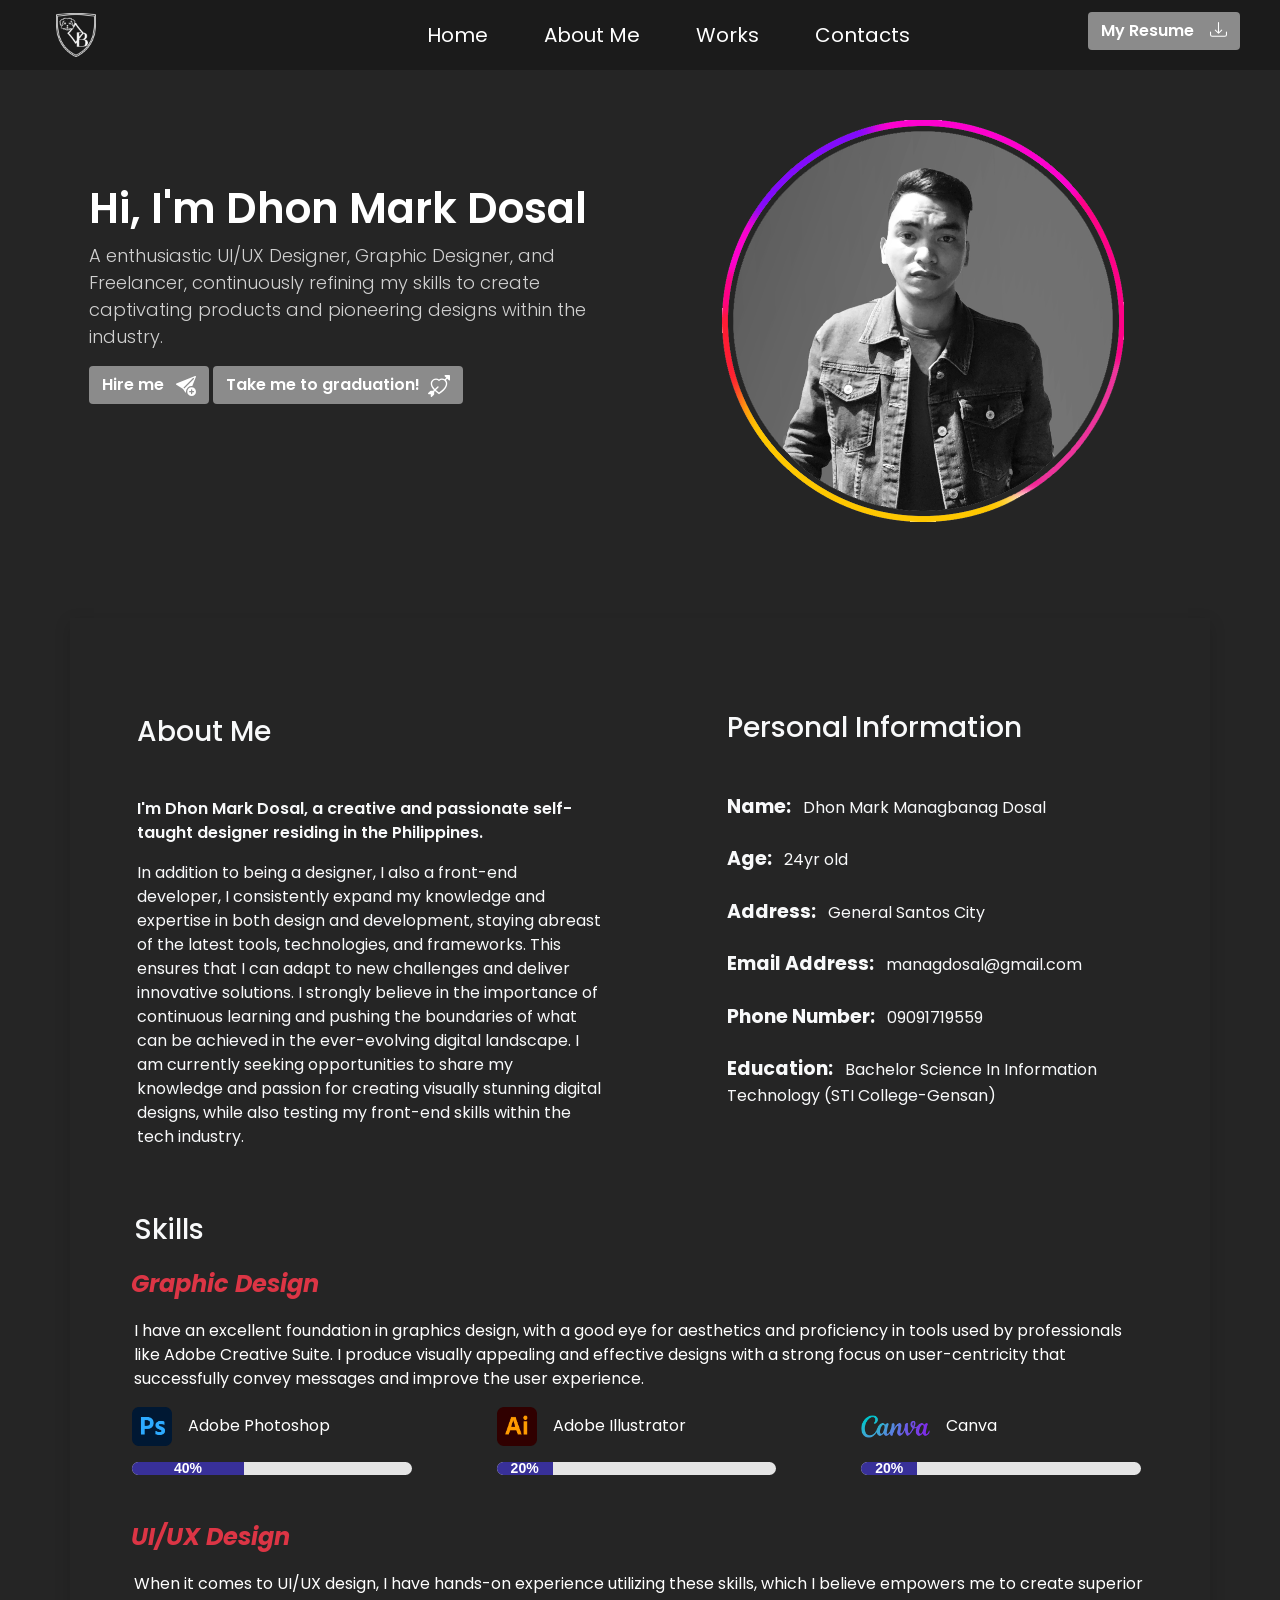
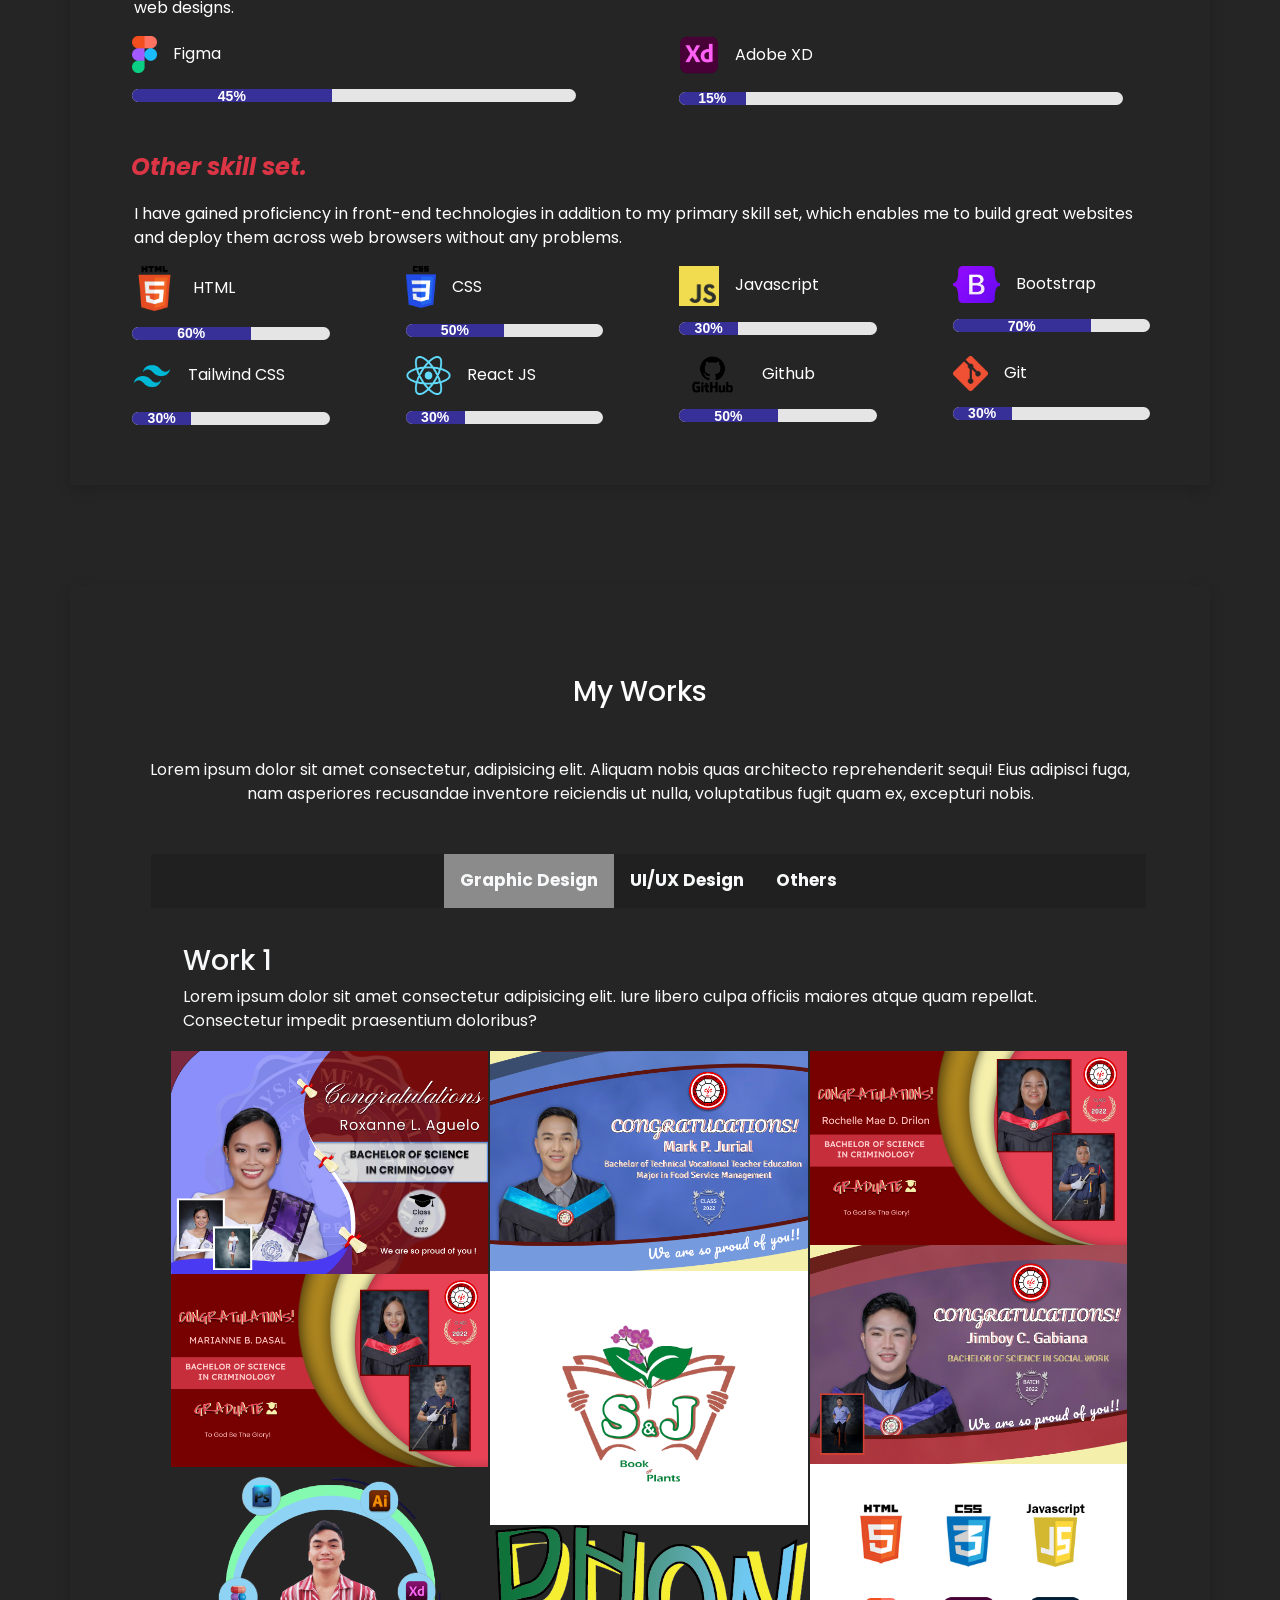
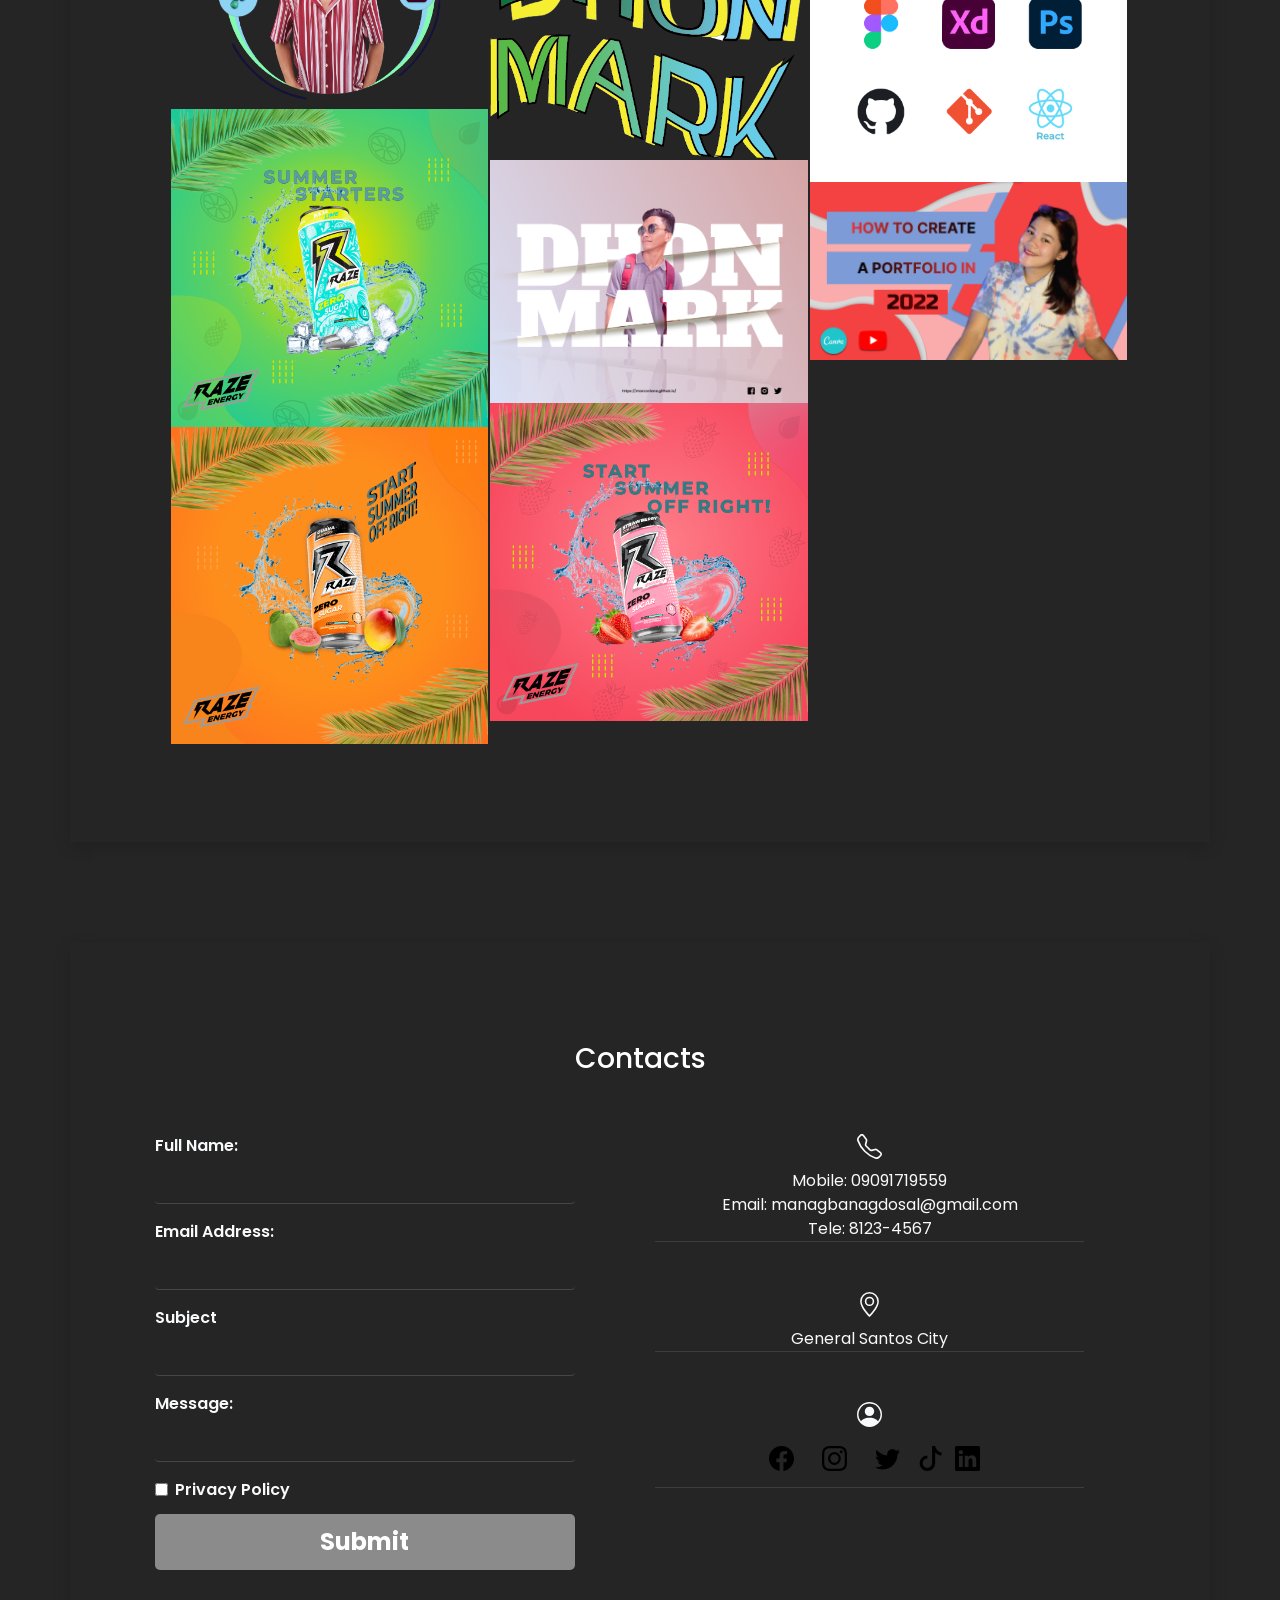
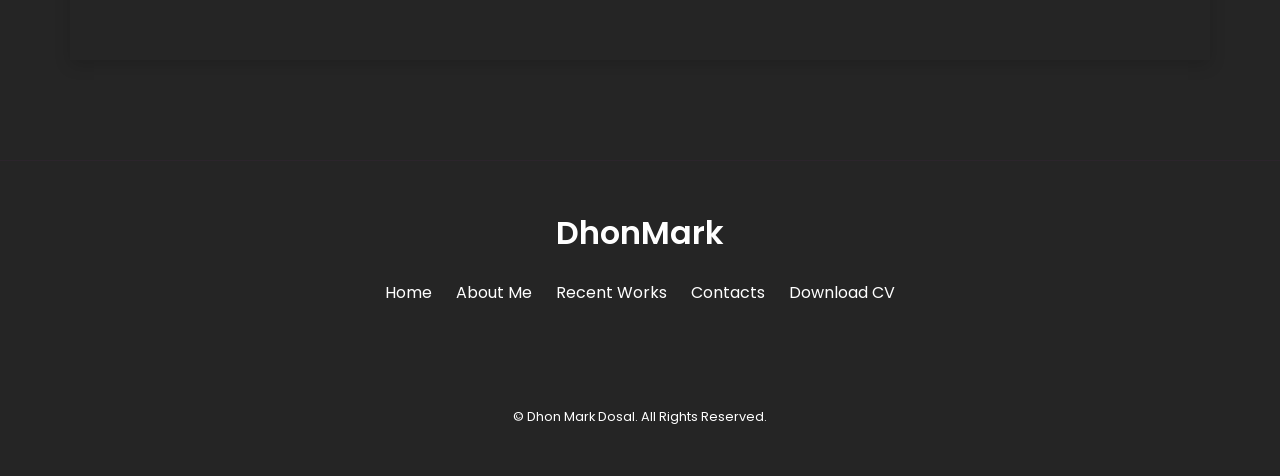
==== commit 14d1f3cd: "Add files via upload" ====
--- a/index.html
+++ b/index.html
@@ -70,7 +70,7 @@
           <div class="collapse navbar-collapse" id="navbarsExampleDefault">
             <ul class="navbar-nav text-center">
               <li class="nav-item">
-                <a class="nav-link" href="./" style="color: #fff;">
+                <a class="nav-link" href="index.html  " style="color: #fff;">
                   Home
                   <span class="sr-only">(current)</span>
                 </a>
@@ -92,7 +92,7 @@
               </li>
   
         
-           <button data-toggle="modal" data-target="#register_modal" type="button" class="btn .sign"><a href="Dosal-DhonMark_Resume.pdf" target="CL&RS" style="text-decoration: none; color: #ffffff;">
+           <button data-toggle="modal" data-target="#register_modal" type="button" class="btn .sign"><a href="coverletter_and_resume.pdf" target="CL&RS" style="text-decoration: none; color: #ffffff;">
               My Resume<svg xmlns="http://www.w3.org/2000/svg" width="17" height="17" fill="currentColor" class="bi bi-download ml-3 mb-1" viewBox="0 0 16 16">
                 <path d="M.5 9.9a.5.5 0 0 1 .5.5v2.5a1 1 0 0 0 1 1h12a1 1 0 0 0 1-1v-2.5a.5.5 0 0 1 1 0v2.5a2 2 0 0 1-2 2H2a2 2 0 0 1-2-2v-2.5a.5.5 0 0 1 .5-.5z"/>
                 <path d="M7.646 11.854a.5.5 0 0 0 .708 0l3-3a.5.5 0 0 0-.708-.708L8.5 10.293V1.5a.5.5 0 0 0-1 0v8.793L5.354 8.146a.5.5 0 1 0-.708.708l3 3z"/>
@@ -128,7 +128,7 @@
                 <path d="M16 12.5a3.5 3.5 0 1 1-7 0 3.5 3.5 0 0 1 7 0Zm-3.5-2a.5.5 0 0 0-.5.5v1h-1a.5.5 0 0 0 0 1h1v1a.5.5 0 0 0 1 0v-1h1a.5.5 0 0 0 0-1h-1v-1a.5.5 0 0 0-.5-.5Z"/>
               </svg>
             </a></button>
-            <button class="btn" id="button_reserve" style="position: relative; left: 0;"><a href="./solicit" class="btn_sched" style="color: #ffffff;">
+            <button class="btn" id="button_reserve" style="position: relative; left: 0;"><a href="solicit.html" class="btn_sched" style="color: #ffffff;">
               Take me to graduation! <svg xmlns="http://www.w3.org/2000/svg" width="22" height="22" fill="currentColor" class="bi bi-arrow-through-heart ml-1" viewBox="0 0 16 16">
                 <path fill-rule="evenodd" d="M2.854 15.854A.5.5 0 0 1 2 15.5V14H.5a.5.5 0 0 1-.354-.854l1.5-1.5A.5.5 0 0 1 2 11.5h1.793l.53-.53c-.771-.802-1.328-1.58-1.704-2.32-.798-1.575-.775-2.996-.213-4.092C3.426 2.565 6.18 1.809 8 3.233c1.25-.98 2.944-.928 4.212-.152L13.292 2 12.147.854A.5.5 0 0 1 12.5 0h3a.5.5 0 0 1 .5.5v3a.5.5 0 0 1-.854.354L14 2.707l-1.006 1.006c.236.248.44.531.6.845.562 1.096.585 2.517-.213 4.092-.793 1.563-2.395 3.288-5.105 5.08L8 13.912l-.276-.182a21.86 21.86 0 0 1-2.685-2.062l-.539.54V14a.5.5 0 0 1-.146.354l-1.5 1.5Zm2.893-4.894A20.419 20.419 0 0 0 8 12.71c2.456-1.666 3.827-3.207 4.489-4.512.679-1.34.607-2.42.215-3.185-.817-1.595-3.087-2.054-4.346-.761L8 4.62l-.358-.368c-1.259-1.293-3.53-.834-4.346.761-.392.766-.464 1.845.215 3.185.323.636.815 1.33 1.519 2.065l1.866-1.867a.5.5 0 1 1 .708.708L5.747 10.96Z"/>
               </svg>
@@ -150,13 +150,18 @@
                 <h3 class="mt-1 text-light">
                     About Me
                 </h3>
-                <p class="mt-5 text-light
-
-                " style="font-weight: 600;">
-                    Lorem ipsum dolor sit, amet consectetur adipisicing elit. Deserunt, sunt?
+                <p class="mt-5 text-light" style="font-weight: 600;">
+                    I'm Dhon Mark Dosal, a creative and passionate self-taught designer residing in the Philippines.
                 </p>
                 <p class="text-light">
-                    Lorem, ipsum dolor sit amet consectetur adipisicing elit. Deserunt architecto quia ipsam dolor sapiente. Ad officiis obcaecati recusandae molestias. Praesentium nobis quibusdam cupiditate est, dignissimos voluptatum aliquam labore odit voluptates enim aperiam quam, molestias perspiciatis minima, repellendus sequi in placeat cumque aut magnam! Voluptatibus sed molestias atque repellendus porro inventore. 
+                  In addition to being a designer, I also a front-end developer, 
+                  I consistently expand my knowledge and expertise in both design and development, 
+                  staying abreast of the latest tools, technologies, and frameworks.
+                  This ensures that I can adapt to new challenges and deliver innovative solutions. 
+                  I strongly believe in the importance of continuous learning and pushing the boundaries 
+                  of what can be achieved in the ever-evolving digital landscape. I am currently seeking 
+                  opportunities to share my knowledge and passion for creating visually stunning digital designs, 
+                  while also testing my front-end skills within the tech industry.
                 </p>
             </div>
             <div class="col-lg ml-5">
@@ -206,28 +211,152 @@
 
         <div class="row">
           <div class="col-sm text-white">
-            <h4 class="mt-3">
+            <h4 class="mt-3 text-danger font-italic font-weight-bold">
               &nbsp;&nbsp;&nbsp;&nbsp;&nbsp;&nbsp;
-              Lorem ipsum (Gr).
+              Graphic Design
             </h4>
             <p class="skill-paragraph-style">
-              Lorem ipsum dolor sit amet consectetur adipisicing elit. Odio, earum! Ea perspiciatis totam sunt pariatur assumenda tenetur quia rerum eum!
+              I have an excellent foundation in graphics design, with a good eye for aesthetics and proficiency in tools used by professionals 
+              like Adobe Creative Suite. I produce visually appealing and effective designs with a strong focus on 
+              user-centricity that successfully convey messages and improve the user experience.
             </p>
 
-            <h4 class="mt-5">
+            <div class="container">
+              <div class="row">
+                <div class="col-lg mt-3 ml-4">
+                  <p><img src="./images/about-me-logo/adobe-photoshop-logo.png" class="img-fluid text-" width="40"> &nbsp;&nbsp; Adobe Photoshop</p>
+                  <div class="progress">
+                    <div class="bar" style="width:40%">
+                      <p class="percent">40%</p>
+                    </div>
+                  </div>
+                </div>
+                <div class="col-lg mt-3 ml-4">
+                  <p><img src="./images/about-me-logo/adobe-illustrator-logo.png" class="img-fluid text-" width="40"> &nbsp;&nbsp; Adobe Illustrator</p>
+                  <div class="progress">
+                    <div class="bar" style="width:20%">
+                      <p class="percent">20%</p>
+                    </div>
+                  </div>
+                </div>
+                <div class="col-lg mt-3 ml-4">
+                  <p><img src="./images/about-me-logo/canva-logo.png" class="img-fluid text-" width="69"> &nbsp;&nbsp; Canva</p>
+                  <div class="progress">
+                    <div class="bar" style="width:20%">
+                      <p class="percent">20%</p>
+                    </div>
+                  </div>
+                </div>
+              </div>  
+            </div>
+
+            <h4 class="mt-5 text-danger font-italic font-weight-bold">
               &nbsp;&nbsp;&nbsp;&nbsp;&nbsp;&nbsp;
-              Lorem ipsum (UI).
+              UI/UX Design
             </h4>
             <p class="skill-paragraph-style">
-              Lorem ipsum dolor sit amet consectetur adipisicing elit. Odio, earum! Ea perspiciatis totam sunt pariatur assumenda tenetur quia rerum eum!
+              When it comes to UI/UX design, I have hands-on experience utilizing these skills, 
+              which I believe empowers me to create superior web designs.
             </p>
-            <h4 class="mt-5">
+            <div class="container">
+              <div class="row">
+                <div class="col-lg mt-3 ml-4">
+                  <p><img src="./images/about-me-logo/figma-logo.png" class="img-fluid text-" width="25"> &nbsp;&nbsp; Figma</p>
+                  <div class="progress">
+                    <div class="bar" style="width:45%">
+                      <p class="percent">45%</p>
+                    </div>
+                  </div>
+                </div>
+                <div class="col-lg mt-3 ml-4">
+                  <p><img src="./images/about-me-logo/adobe-xd-logo.png" class="img-fluid text-" width="40"> &nbsp;&nbsp; Adobe XD</p>
+                  <div class="progress">
+                    <div class="bar" style="width:15%">
+                      <p class="percent">15%</p>
+                    </div>
+                  </div>
+                </div>
+              </div>  
+            </div>
+
+            <h4 class="mt-5 text-danger font-italic font-weight-bold">
               &nbsp;&nbsp;&nbsp;&nbsp;&nbsp;&nbsp;
-              Lorem ipsum (Other).
+              Other skill set.
             </h4>
             <p class="skill-paragraph-style">
-              Lorem ipsum dolor sit amet consectetur adipisicing elit. Odio, earum! Ea perspiciatis totam sunt pariatur assumenda tenetur quia rerum eum!
+              I have gained proficiency in front-end technologies in addition to my primary skill set, 
+              which enables me to build great websites and deploy them across web browsers without any problems.
             </p>
+            <div class="container">
+              <div class="row">
+                <div class="col-lg mt-3 ml-4">
+                  <p><img src="./images/about-me-logo/html-logo.png" class="img-fluid text-" width="45"> &nbsp;&nbsp; HTML</p>
+                  <div class="progress">
+                    <div class="bar" style="width:60%">
+                      <p class="percent">60%</p>
+                    </div>
+                  </div>
+                </div>
+                <div class="col-lg mt-3 ml-4">
+                  <p><img src="./images/about-me-logo/css-logo.png" class="img-fluid text-" width="30"> &nbsp;&nbsp; CSS</p>
+                  <div class="progress">
+                    <div class="bar" style="width:50%">
+                      <p class="percent">50%</p>
+                    </div>
+                  </div>
+                </div>
+                <div class="col-lg mt-3 ml-4">
+                  <p><img src="./images/about-me-logo/javascript-logo.png" class="img-fluid text-" width="40"> &nbsp;&nbsp; Javascript</p>
+                  <div class="progress">
+                    <div class="bar" style="width:30%">
+                      <p class="percent">30%</p>
+                    </div>
+                  </div>
+                </div>
+                <div class="col-lg mt-3 ml-4">
+                  <p><img src="./images/about-me-logo/bootstrap-logo.png" class="img-fluid text-" width="47"> &nbsp;&nbsp; Bootstrap</p>
+                  <div class="progress">
+                    <div class="bar" style="width:70%">
+                      <p class="percent">70%</p>
+                    </div>
+                  </div>
+                </div>
+              </div>
+              <div class="row">
+                <div class="col-lg mt-3 ml-4">
+                  <p><img src="./images/about-me-logo/tailwind-logo.png" class="img-fluid text-" width="40"> &nbsp;&nbsp; Tailwind CSS</p>
+                  <div class="progress">
+                    <div class="bar" style="width:30%">
+                      <p class="percent">30%</p>
+                    </div>
+                  </div>
+                </div>
+                <div class="col-lg mt-3 ml-4">
+                  <p><img src="./images/about-me-logo/react-logo.png" class="img-fluid text-" width="45"> &nbsp;&nbsp; React JS</p>
+                  <div class="progress">
+                    <div class="bar" style="width:30%">
+                      <p class="percent">30%</p>
+                    </div>
+                  </div>
+                </div>
+                <div class="col-lg mt-3 ml-4">
+                  <p><img src="./images/about-me-logo/github-logo.png" class="img-fluid text-" width="67"> &nbsp;&nbsp; Github</p>
+                  <div class="progress">
+                    <div class="bar" style="width:50%">
+                      <p class="percent">50%</p>
+                    </div>
+                  </div>
+                </div>
+                <div class="col-lg mt-3 ml-4">
+                  <p><img src="./images/about-me-logo/git-logo.png" class="img-fluid text-" width="35"> &nbsp;&nbsp; Git</p>
+                  <div class="progress">
+                    <div class="bar" style="width:30%">
+                      <p class="percent">30%</p>
+                    </div>
+                  </div>
+                </div>
+              </div>
+            </div>
           </div>
         </div>
 
--- a/style.css
+++ b/style.css
@@ -68,7 +68,7 @@
   position: absolute;
   right: 40px;
   margin-top: 0px;
-  background-color: #16123f;
+  background-color: #8b8b8b;
 }
 .btn:hover {
   box-shadow: rgba(155, 155, 155, 0.1) 0px 8px 24px,
@@ -177,6 +177,37 @@
 }
 .skill-paragraph-style {
   margin: 20px 45px 0 45px;
+}
+
+/* Progres bar about me  */
+
+.progress {
+  padding:0;
+  width:90%;
+  height:13px;
+  overflow:hidden;
+  background:#e5e5e5;
+  border-radius:10px;
+}
+
+.bar {
+	position:relative;
+  float:left;
+  min-width:1%;
+  height:100%;
+  background: #383099;
+}
+
+.percent {
+	position:absolute;
+  top:50%;
+  left:50%;
+  transform:translate(-50%,-50%);
+  margin:0;
+  font-family:tahoma,arial,helvetica;
+  font-size:14px;
+  color:rgb(255, 255, 255);
+  font-weight: 700;
 }
 
 /* Recent Works Section */
@@ -285,7 +316,7 @@
 
 [type="submit"] {
   width: 100%;
-  background: #16123f;
+  background: #8b8b8b;
   border-radius: 5px;
   border: 0;
   cursor: pointer;
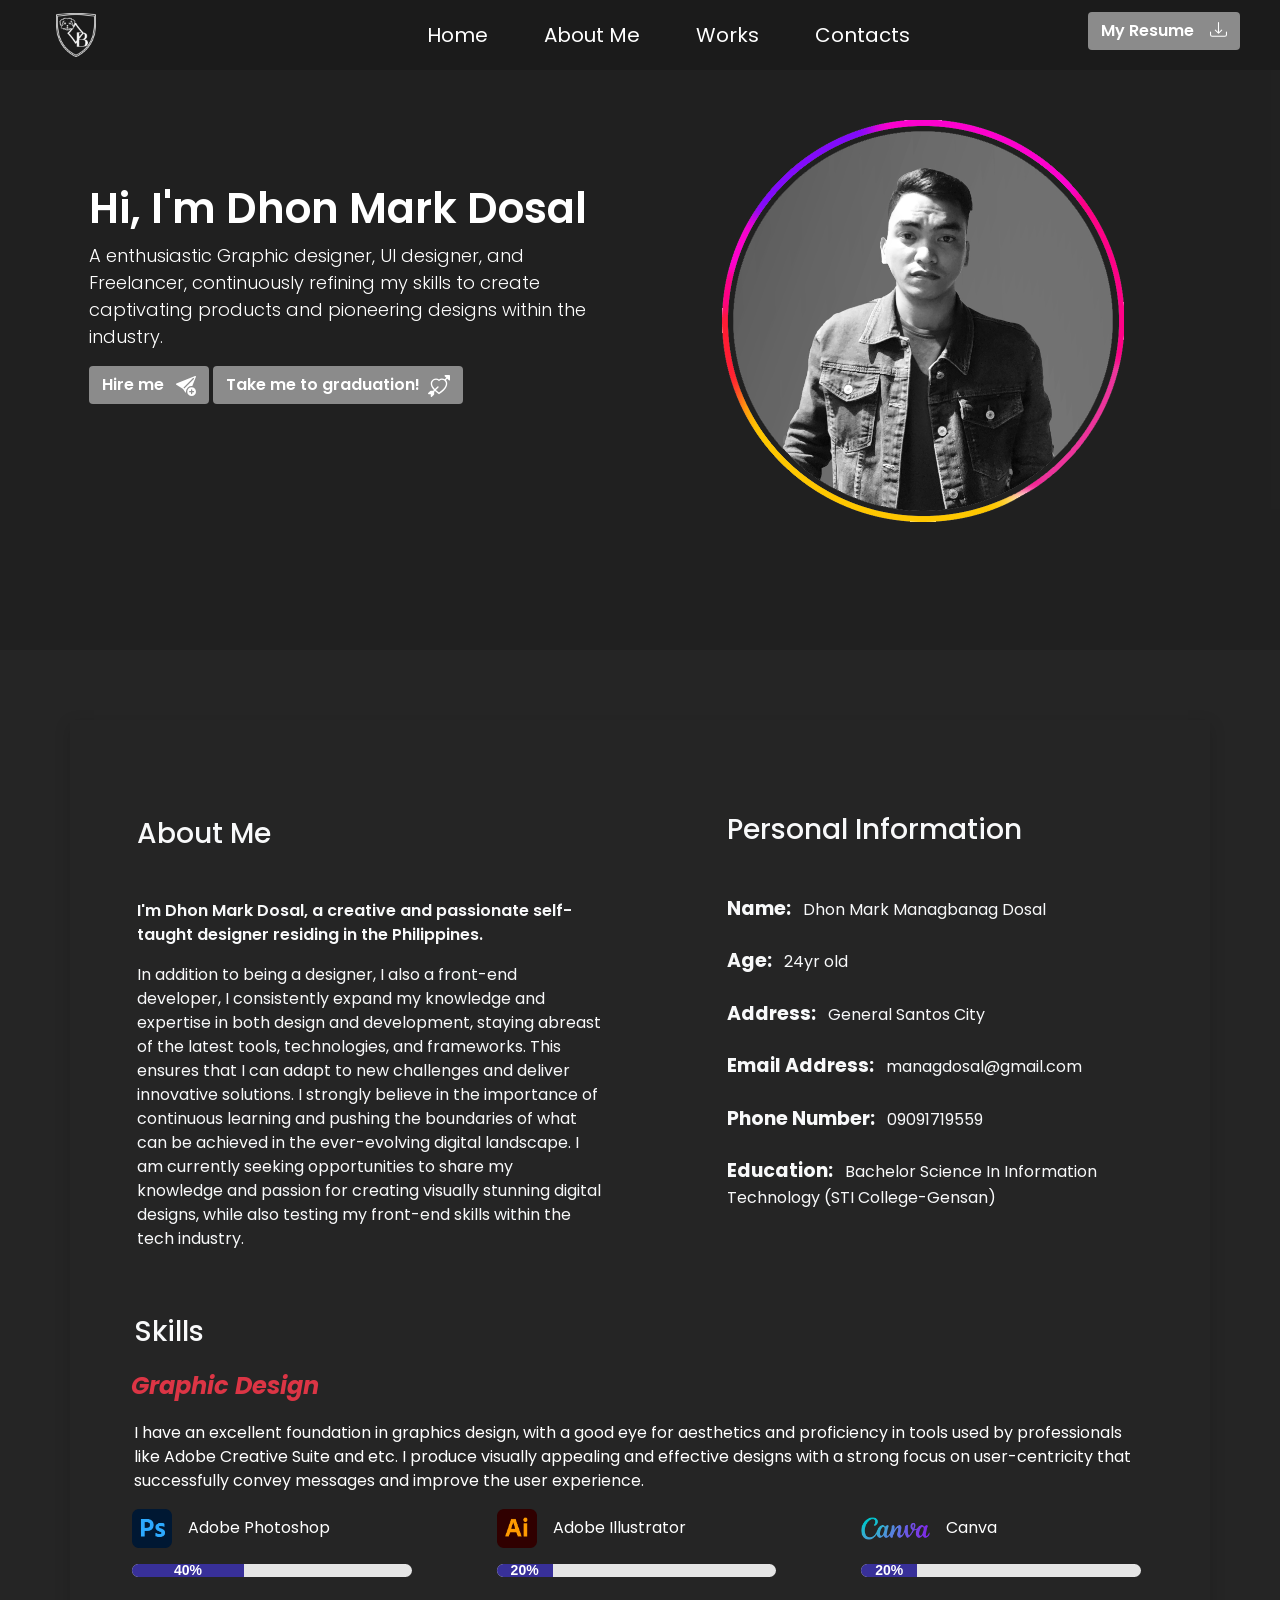
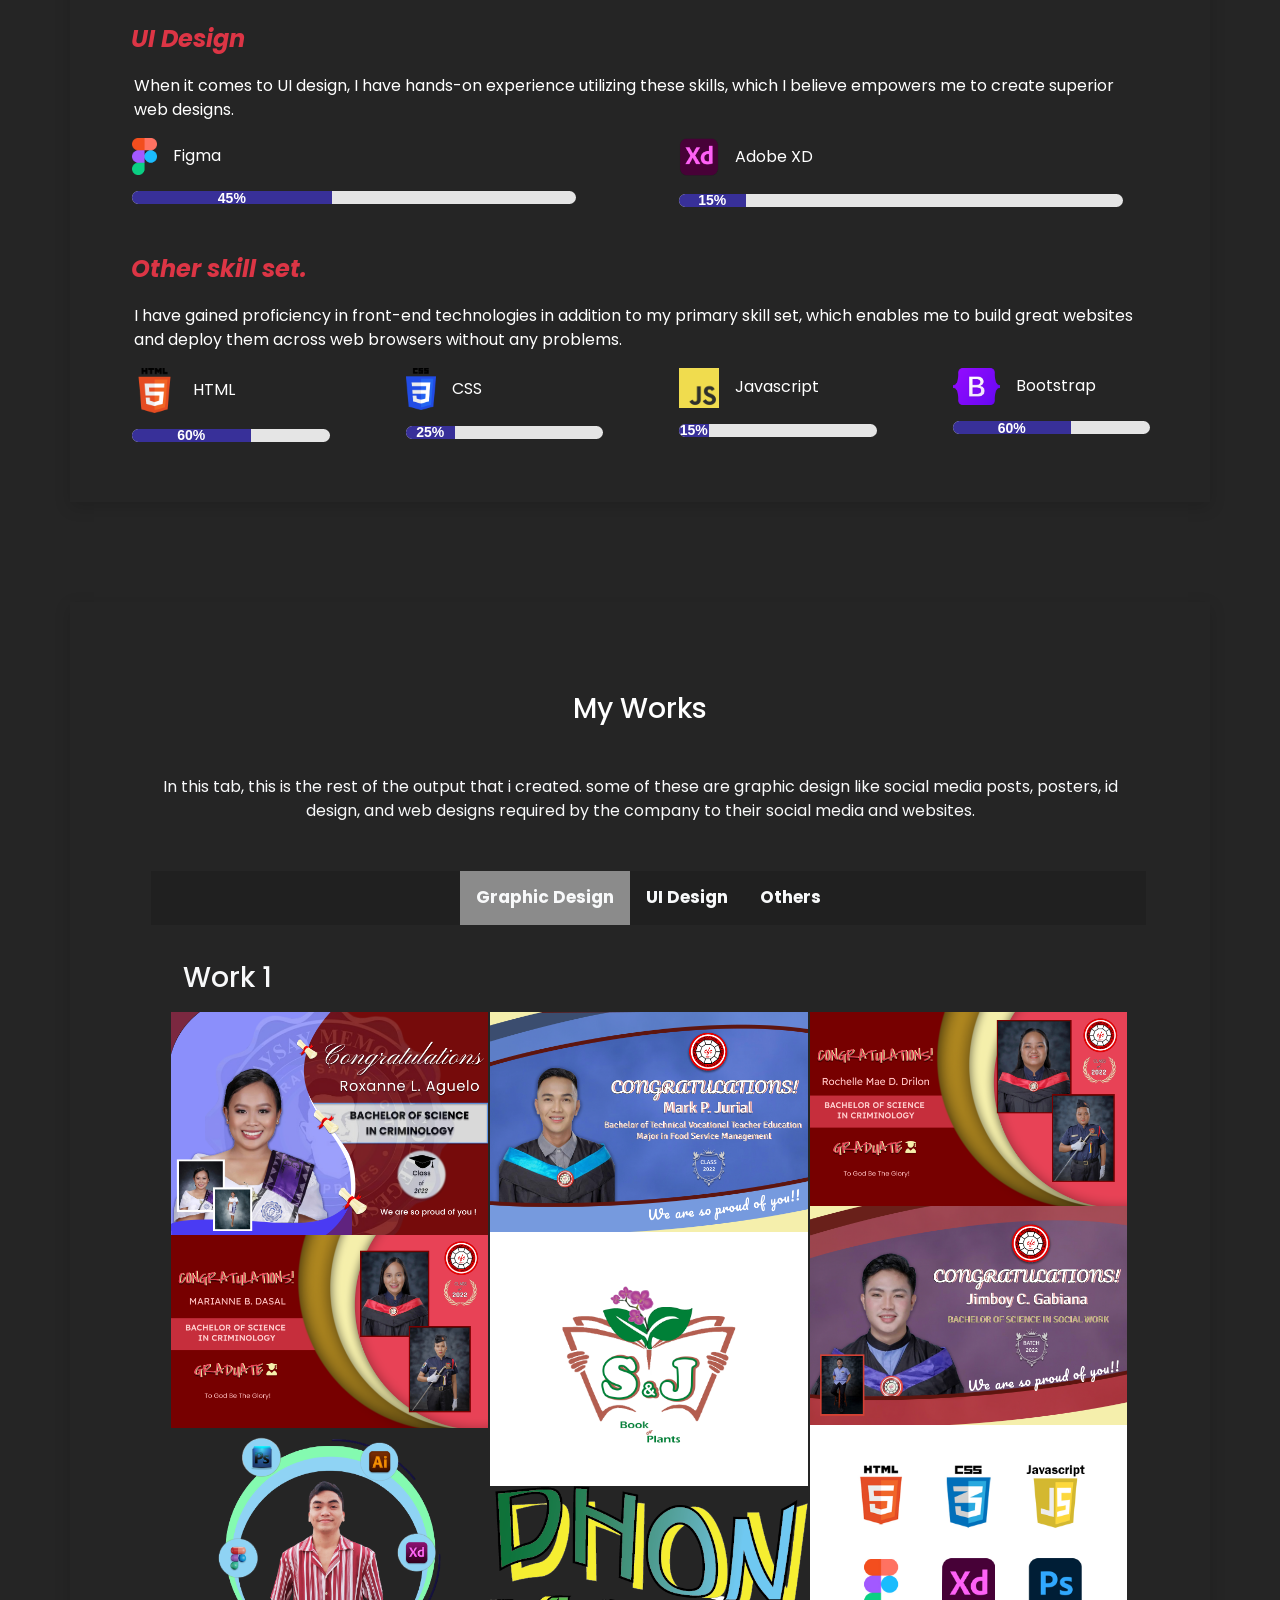
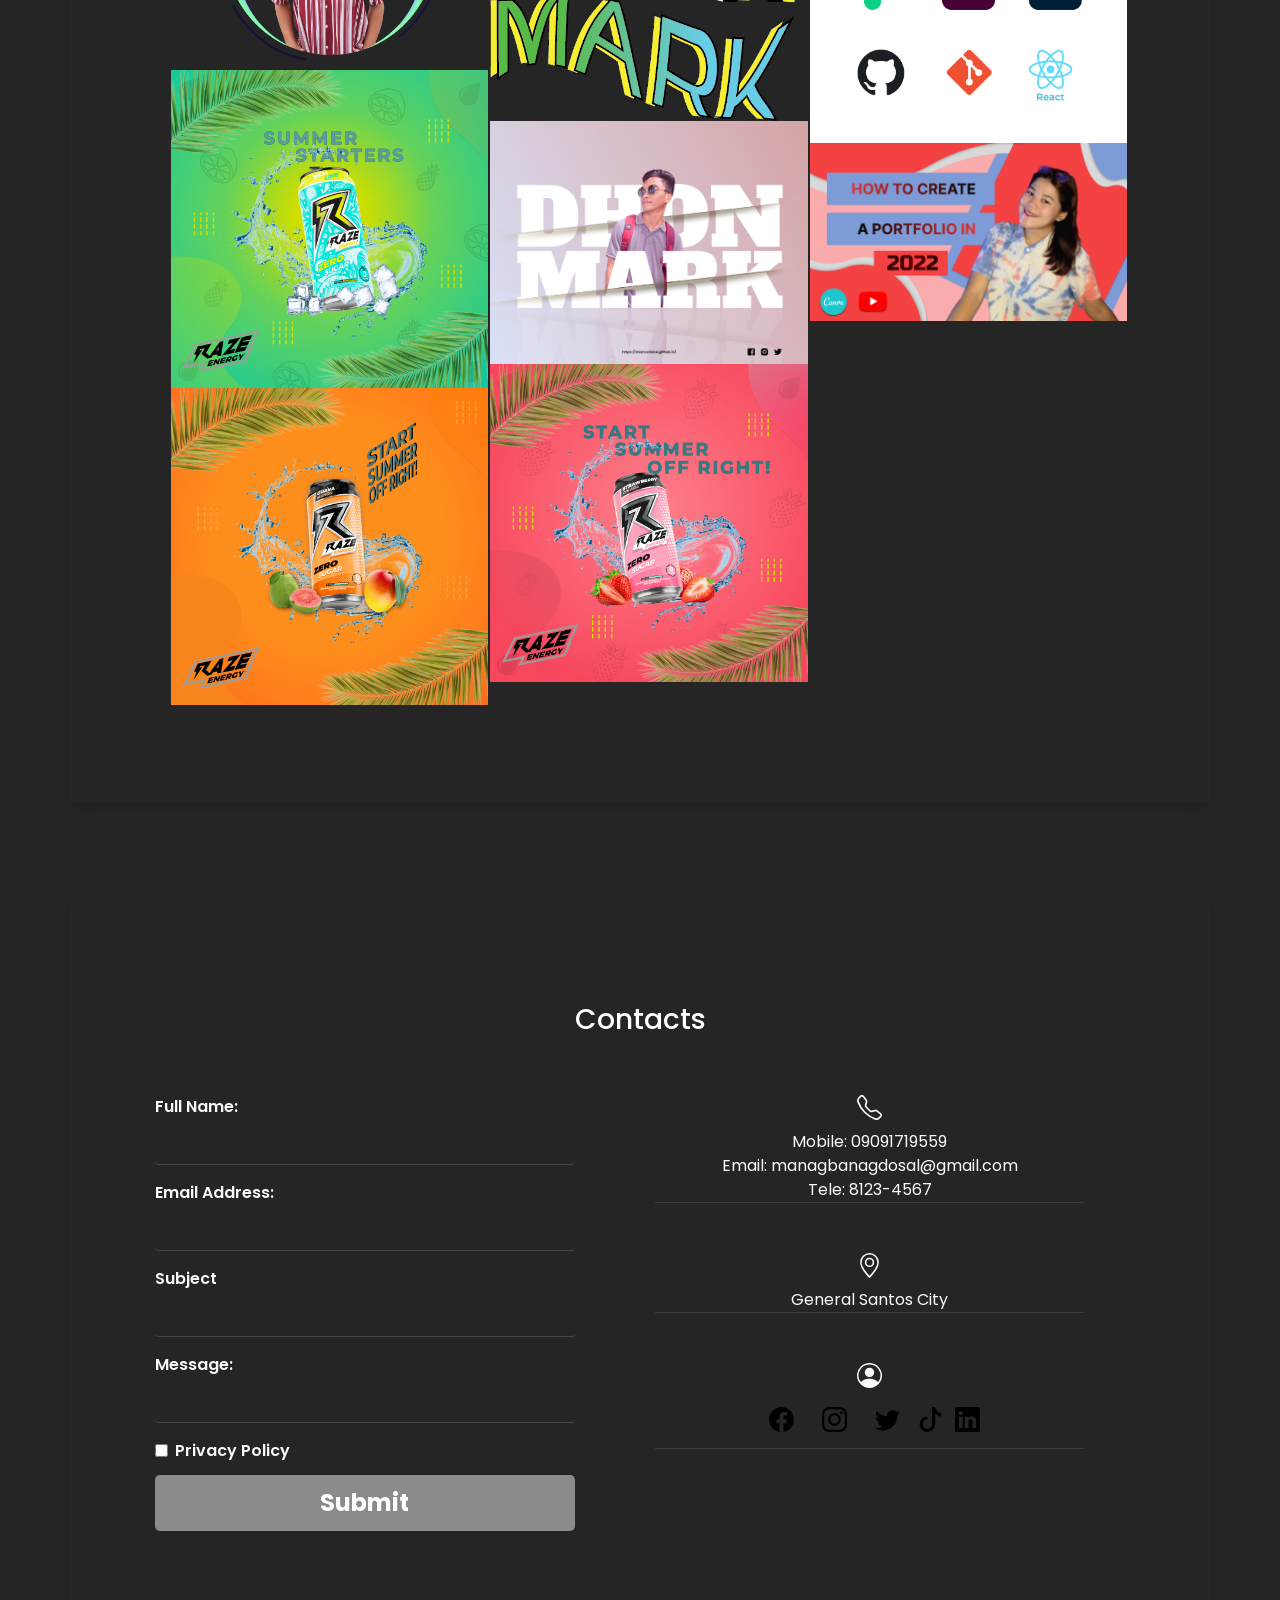
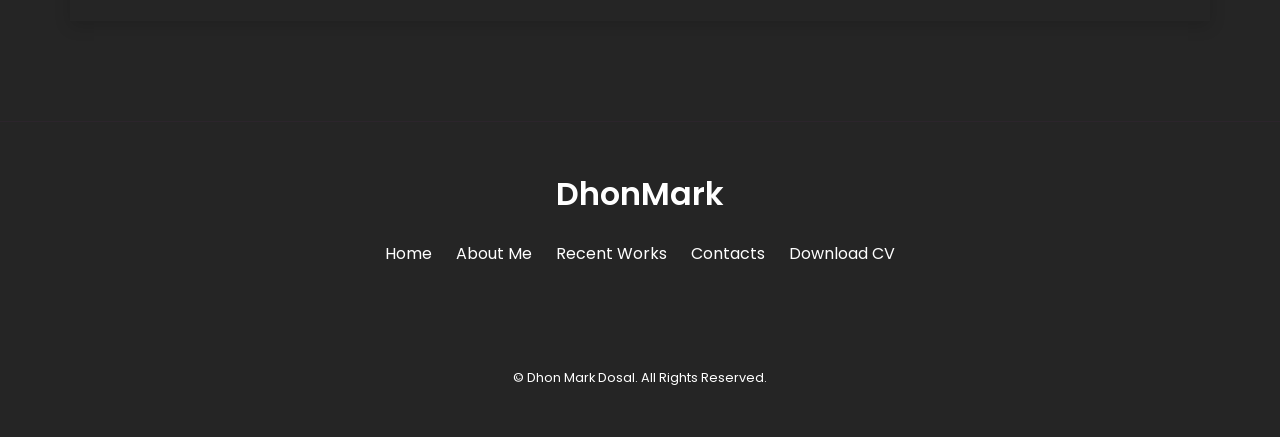
==== commit 0914aedc: "Add files via upload new updates portfolio" ====
--- a/index.html
+++ b/index.html
@@ -1,22 +1,3 @@
-<!-- <?php
-
-// include 'connect.php';
-// if(isset($_POST['submit'])){
-//     $name=$_POST['name'];
-//     $email=$_POST['email'];
-//     $message=$_POST['message'];
-
-//     $sql="insert into  `contacts` (name, email, message) values ('$name', '$email', '$message')";
-//     $result=mysqli_query($con,$sql);
-//     if($result) {
-//         header('location: index.php');
-//     } else {
-//         die (mysqli_error($con));
-//     }
-// }
-?> -->
-
-
 <!DOCTYPE html>
 <html lang="en">
   <head>
@@ -52,6 +33,8 @@
     <title>Dhon Mark Dosal Portfolio</title>
   </head>
 
+ 
+
   <body>
 
    <!-- Navigation Section --> 
@@ -59,7 +42,6 @@
     <div class="fixed-top">
         <nav class="navbar navbar-expand-lg navbar-dark">
           <a class="navbar-brand" href="index.html"> 
-            <!-- <h4 style="position: relative; top: 3px; left: 25px; letter-spacing: -3px; font-weight: 600; color: #ffffff;"></h4> -->
             <img src="./images/logoo.png" width="40" style="position: relative; left: 40px;">
           </a>
           <button class="navbar-toggler collapsed" type="button" data-toggle="collapse" data-target="#navbarsExampleDefault" aria-controls="navbarsExampleDefault" aria-expanded="false" aria-label="Toggle navigation" style="border-color: #fff0;">
@@ -103,47 +85,48 @@
             </nav>
           </div>
 
-          
-
-    <!-- Hero Banner Section-->
-
-    <div class="container" style="margin-top: 120px;">
-        <div class="row position-relative">
-          <div class="col-lg my-3 position-relative">
-            <br />
-            <br />
-            
-            <h2>
-              <span style="color: #ffffff; font-size: 42px; font-weight: 600;">Hi, I'm Dhon Mark Dosal</span>
-            </h2>
-            <p class="lead" style="color: #d1d1d1; font-size: 18px;">
-              <!-- A UI/UX Designer, Graphic Designer and Freelancer working day and night to create my ability to develop stunning products and innovative designs in this industry. -->
-              A enthusiastic UI/UX Designer, Graphic Designer, and Freelancer, continuously refining my skills to create captivating products and pioneering designs within the industry.
-            </p>
-            
-            <button class="btn" id="button_reserve" style="position: relative; left: 0;"><a href="#contacts" class="btn_sched" style="color: #ffffff;">
-              Hire me
-              <svg xmlns="http://www.w3.org/2000/svg" width="20" height="20" fill="currentColor" class="bi bi-send-plus-fill ml-2" viewBox="0 0 16 16">
-                <path d="M15.964.686a.5.5 0 0 0-.65-.65L.767 5.855H.766l-.452.18a.5.5 0 0 0-.082.887l.41.26.001.002 4.995 3.178 1.59 2.498C8 14 8 13 8 12.5a4.5 4.5 0 0 1 5.026-4.47L15.964.686Zm-1.833 1.89L6.637 10.07l-.215-.338a.5.5 0 0 0-.154-.154l-.338-.215 7.494-7.494 1.178-.471-.47 1.178Z"/>
-                <path d="M16 12.5a3.5 3.5 0 1 1-7 0 3.5 3.5 0 0 1 7 0Zm-3.5-2a.5.5 0 0 0-.5.5v1h-1a.5.5 0 0 0 0 1h1v1a.5.5 0 0 0 1 0v-1h1a.5.5 0 0 0 0-1h-1v-1a.5.5 0 0 0-.5-.5Z"/>
-              </svg>
-            </a></button>
-            <button class="btn" id="button_reserve" style="position: relative; left: 0;"><a href="solicit.html" class="btn_sched" style="color: #ffffff;">
-              Take me to graduation! <svg xmlns="http://www.w3.org/2000/svg" width="22" height="22" fill="currentColor" class="bi bi-arrow-through-heart ml-1" viewBox="0 0 16 16">
-                <path fill-rule="evenodd" d="M2.854 15.854A.5.5 0 0 1 2 15.5V14H.5a.5.5 0 0 1-.354-.854l1.5-1.5A.5.5 0 0 1 2 11.5h1.793l.53-.53c-.771-.802-1.328-1.58-1.704-2.32-.798-1.575-.775-2.996-.213-4.092C3.426 2.565 6.18 1.809 8 3.233c1.25-.98 2.944-.928 4.212-.152L13.292 2 12.147.854A.5.5 0 0 1 12.5 0h3a.5.5 0 0 1 .5.5v3a.5.5 0 0 1-.854.354L14 2.707l-1.006 1.006c.236.248.44.531.6.845.562 1.096.585 2.517-.213 4.092-.793 1.563-2.395 3.288-5.105 5.08L8 13.912l-.276-.182a21.86 21.86 0 0 1-2.685-2.062l-.539.54V14a.5.5 0 0 1-.146.354l-1.5 1.5Zm2.893-4.894A20.419 20.419 0 0 0 8 12.71c2.456-1.666 3.827-3.207 4.489-4.512.679-1.34.607-2.42.215-3.185-.817-1.595-3.087-2.054-4.346-.761L8 4.62l-.358-.368c-1.259-1.293-3.53-.834-4.346.761-.392.766-.464 1.845.215 3.185.323.636.815 1.33 1.519 2.065l1.866-1.867a.5.5 0 1 1 .708.708L5.747 10.96Z"/>
-              </svg>
-            </a></button>
-          </div>
-          <div class="col-lg d-flex justify-content-center" >
-            <img src="images/me-banner.png" width="75%"  alt="" class="img-fluid mb-5" />
-          </div>
-        </div>
+<!-- background image  -->
+
+<div class="banner-image"></div>
+
+<!-- background image content -->
+  <div class="container" style="margin-top: 120px;">
+    <div class="row position-relative" style="z-index: 1;">
+      <div class="col-lg my-3 position-relative" id="adjust-top">
+        <br />
+        <br />
+        
+        <h2>
+          <span style="color: #ffffff; font-size: 42px; font-weight: 600;">Hi, I'm Dhon Mark Dosal</span>
+        </h2>
+        <p class="lead" style="color: #ffffff; font-size: 18px;">
+          <!-- A UI/UX Designer, Graphic Designer and Freelancer working day and night to create my ability to develop stunning products and innovative designs in this industry. -->
+          A enthusiastic Graphic designer, UI designer, and Freelancer, continuously refining my skills to create captivating products and pioneering designs within the industry.
+        </p>
+        
+        <button class="btn" id="button_reserve" style="position: relative; left: 0;"><a href="mailto:managbanagdosal@gmail.com" class="btn_sched" style="color: #ffffff;">
+          Hire me
+          <svg xmlns="http://www.w3.org/2000/svg" width="20" height="20" fill="currentColor" class="bi bi-send-plus-fill ml-2" viewBox="0 0 16 16">
+            <path d="M15.964.686a.5.5 0 0 0-.65-.65L.767 5.855H.766l-.452.18a.5.5 0 0 0-.082.887l.41.26.001.002 4.995 3.178 1.59 2.498C8 14 8 13 8 12.5a4.5 4.5 0 0 1 5.026-4.47L15.964.686Zm-1.833 1.89L6.637 10.07l-.215-.338a.5.5 0 0 0-.154-.154l-.338-.215 7.494-7.494 1.178-.471-.47 1.178Z"/>
+            <path d="M16 12.5a3.5 3.5 0 1 1-7 0 3.5 3.5 0 0 1 7 0Zm-3.5-2a.5.5 0 0 0-.5.5v1h-1a.5.5 0 0 0 0 1h1v1a.5.5 0 0 0 1 0v-1h1a.5.5 0 0 0 0-1h-1v-1a.5.5 0 0 0-.5-.5Z"/>
+          </svg>
+        </a></button>
+        <button class="btn" id="button_reserve" style="position: relative; left: 0;"><a href="solicit.html" class="btn_sched" style="color: #ffffff;">
+          Take me to graduation! <svg xmlns="http://www.w3.org/2000/svg" width="22" height="22" fill="currentColor" class="bi bi-arrow-through-heart ml-1" viewBox="0 0 16 16">
+            <path fill-rule="evenodd" d="M2.854 15.854A.5.5 0 0 1 2 15.5V14H.5a.5.5 0 0 1-.354-.854l1.5-1.5A.5.5 0 0 1 2 11.5h1.793l.53-.53c-.771-.802-1.328-1.58-1.704-2.32-.798-1.575-.775-2.996-.213-4.092C3.426 2.565 6.18 1.809 8 3.233c1.25-.98 2.944-.928 4.212-.152L13.292 2 12.147.854A.5.5 0 0 1 12.5 0h3a.5.5 0 0 1 .5.5v3a.5.5 0 0 1-.854.354L14 2.707l-1.006 1.006c.236.248.44.531.6.845.562 1.096.585 2.517-.213 4.092-.793 1.563-2.395 3.288-5.105 5.08L8 13.912l-.276-.182a21.86 21.86 0 0 1-2.685-2.062l-.539.54V14a.5.5 0 0 1-.146.354l-1.5 1.5Zm2.893-4.894A20.419 20.419 0 0 0 8 12.71c2.456-1.666 3.827-3.207 4.489-4.512.679-1.34.607-2.42.215-3.185-.817-1.595-3.087-2.054-4.346-.761L8 4.62l-.358-.368c-1.259-1.293-3.53-.834-4.346.761-.392.766-.464 1.845.215 3.185.323.636.815 1.33 1.519 2.065l1.866-1.867a.5.5 0 1 1 .708.708L5.747 10.96Z"/>
+          </svg>
+        </a></button>
+      </div>
+      <div class="col-lg d-flex justify-content-center" >
+        <img src="images/me-banner.png" width="75%"  alt="" class="img-fluid mb-5" id="my-photo-banner"/>
       </div>
     </div>
+  </div>
+   
   
 <!-- About Me-->
 
-    <div class="container mt-5" id="about" style="box-shadow: rgba(0, 0, 0, 0.15) 0px 5px 15px 0px; margin-bottom: 100px; padding-bottom: 60px; padding-top: 45px;
+    <div class="container " id="about" style="margin-top: 150px; box-shadow: rgba(0, 0, 0, 0.15) 0px 5px 15px 0px; margin-bottom: 100px; padding-bottom: 60px; padding-top: 45px;
 ">
         <div class="row">
             <div class="col-lg m-5">
@@ -186,28 +169,7 @@
         </h3>
 
 
-        <!-- <div class="accordion ">
-          <input class="btn_accordion" type="checkbox" id="faq-1">
-          <h4 id="skill_label"><label id="label_skill" for="faq-1">Skill #1</label></h4 id="skill_label">
-          <div class="p" id="skill_par">
-            <p>Lorem ipsum dolor sit amet consectetur, adipisicing elit. Itaque corrupti libero similique optio quasi debitis laborum ullam voluptate architecto amet? </p>
-          </div>
-        </div>
-        <div class="accordion">
-          <input class="btn_accordion" type="checkbox" id="faq-2">
-          <h4 id="skill_label"><label id="label_skill" for="faq-2">Skill #2</label></h4 id="skill_label">
-          <div class="p" id="skill_par">
-            <p>Lorem, ipsum dolor sit amet consectetur adipisicing elit. Provident soluta voluptatum earum cum itaque reprehenderit, vel corrupti laudantium tempora laborum possimus per rendis officia qui ut aliquam!</p>
-          </div>
-        </div>
-        <div class="accordion" style="margin-bottom: 30px;">
-          <input class="btn_accordion" type="checkbox" id="faq-3">
-          <h4 id="skill_label"><label id="label_skill" for="faq-3">Skill #3</label></h4 id="skill_label">
-          <div class="p" id="skill_par">
-            <p>Lorem, ipsum dolor sit amet consectetur adipisicing elit. Provident soluta voluptatum earum cum itaque reprehenderit, vel corrupti laudantium tempora laborum possimus perferendis officia qui ut aliquam!</a>
-            </p>
-          </div>
-        </div> -->
+
 
         <div class="row">
           <div class="col-sm text-white">
@@ -217,7 +179,7 @@
             </h4>
             <p class="skill-paragraph-style">
               I have an excellent foundation in graphics design, with a good eye for aesthetics and proficiency in tools used by professionals 
-              like Adobe Creative Suite. I produce visually appealing and effective designs with a strong focus on 
+              like Adobe Creative Suite and etc. I produce visually appealing and effective designs with a strong focus on 
               user-centricity that successfully convey messages and improve the user experience.
             </p>
 
@@ -252,10 +214,10 @@
 
             <h4 class="mt-5 text-danger font-italic font-weight-bold">
               &nbsp;&nbsp;&nbsp;&nbsp;&nbsp;&nbsp;
-              UI/UX Design
+              UI Design
             </h4>
             <p class="skill-paragraph-style">
-              When it comes to UI/UX design, I have hands-on experience utilizing these skills, 
+              When it comes to UI design, I have hands-on experience utilizing these skills, 
               which I believe empowers me to create superior web designs.
             </p>
             <div class="container">
@@ -300,58 +262,24 @@
                 <div class="col-lg mt-3 ml-4">
                   <p><img src="./images/about-me-logo/css-logo.png" class="img-fluid text-" width="30"> &nbsp;&nbsp; CSS</p>
                   <div class="progress">
-                    <div class="bar" style="width:50%">
-                      <p class="percent">50%</p>
+                    <div class="bar" style="width:25%">
+                      <p class="percent">25%</p>
                     </div>
                   </div>
                 </div>
                 <div class="col-lg mt-3 ml-4">
                   <p><img src="./images/about-me-logo/javascript-logo.png" class="img-fluid text-" width="40"> &nbsp;&nbsp; Javascript</p>
                   <div class="progress">
-                    <div class="bar" style="width:30%">
-                      <p class="percent">30%</p>
+                    <div class="bar" style="width:15%">
+                      <p class="percent">15%</p>
                     </div>
                   </div>
                 </div>
                 <div class="col-lg mt-3 ml-4">
                   <p><img src="./images/about-me-logo/bootstrap-logo.png" class="img-fluid text-" width="47"> &nbsp;&nbsp; Bootstrap</p>
                   <div class="progress">
-                    <div class="bar" style="width:70%">
-                      <p class="percent">70%</p>
-                    </div>
-                  </div>
-                </div>
-              </div>
-              <div class="row">
-                <div class="col-lg mt-3 ml-4">
-                  <p><img src="./images/about-me-logo/tailwind-logo.png" class="img-fluid text-" width="40"> &nbsp;&nbsp; Tailwind CSS</p>
-                  <div class="progress">
-                    <div class="bar" style="width:30%">
-                      <p class="percent">30%</p>
-                    </div>
-                  </div>
-                </div>
-                <div class="col-lg mt-3 ml-4">
-                  <p><img src="./images/about-me-logo/react-logo.png" class="img-fluid text-" width="45"> &nbsp;&nbsp; React JS</p>
-                  <div class="progress">
-                    <div class="bar" style="width:30%">
-                      <p class="percent">30%</p>
-                    </div>
-                  </div>
-                </div>
-                <div class="col-lg mt-3 ml-4">
-                  <p><img src="./images/about-me-logo/github-logo.png" class="img-fluid text-" width="67"> &nbsp;&nbsp; Github</p>
-                  <div class="progress">
-                    <div class="bar" style="width:50%">
-                      <p class="percent">50%</p>
-                    </div>
-                  </div>
-                </div>
-                <div class="col-lg mt-3 ml-4">
-                  <p><img src="./images/about-me-logo/git-logo.png" class="img-fluid text-" width="35"> &nbsp;&nbsp; Git</p>
-                  <div class="progress">
-                    <div class="bar" style="width:30%">
-                      <p class="percent">30%</p>
+                    <div class="bar" style="width:60%">
+                      <p class="percent">60%</p>
                     </div>
                   </div>
                 </div>
@@ -372,7 +300,7 @@
 
   <div class="row">
     <div class="col-12 text-light">
-      <p class=" d-flex justify-content-center text-center mb-5">Lorem ipsum dolor sit amet consectetur, adipisicing elit. Aliquam nobis quas architecto reprehenderit sequi! Eius adipisci fuga, nam asperiores recusandae inventore reiciendis ut nulla, voluptatibus fugit quam ex, excepturi nobis.</p>
+      <p class=" d-flex justify-content-center text-center mb-5">In this tab, this is the rest of the output that i created. some of these are graphic design like social media posts, posters, id design, and web designs required by the company to their social media and websites.</p>
     </div>
   </div>
 
@@ -380,7 +308,7 @@
     <div class="col-12">
       <div class="tab">
         <button class="tablinks text-light active" onclick="openCity(event, 'workOne')">Graphic Design</button>
-        <button class="tablinks text-light" onclick="openCity(event, 'workTwo')">UI/UX Design</button>
+        <button class="tablinks text-light" onclick="openCity(event, 'workTwo')">UI Design</button>
         <button class="tablinks text-light" onclick="openCity(event, 'workThree')">Others</button>
       </div>
 
@@ -391,7 +319,7 @@
           <div class="row">
             <div class="col-sm text-light">
               <h3>Work 1</h3>
-        <p>Lorem ipsum dolor sit amet consectetur adipisicing elit. Iure libero culpa officiis maiores atque quam repellat. Consectetur impedit praesentium doloribus?</p>
+        <p></p>
             </div>
           </div>
           <div class="row justify-content-center"> 
@@ -448,6 +376,8 @@
               <a><img class="img-fluid z-depth-1" data-toggle="modal" data-target="#modalA2" src="images/dasal_.png" alt=""></a>
                <!-- modal rochelle  end -->
         
+
+    
 
               <!--Modal: my banner -->
               <div class="modal fade" id="modalA3" tabindex="-1" role="dialog" aria-labelledby="myModalLabel" aria-hidden="true">
@@ -622,8 +552,10 @@
                <!-- modal Banner Ads 3 end --> 
             </div>  
 
+
             <!-- START 3RD COLUMN DRILON -->
 
+            
             <div class="column">
 
                <!--Modal: drilon  -->
@@ -714,7 +646,7 @@
         <p>Lorem ipsum dolor sit amet consectetur adipisicing elit. Iure libero culpa officiis maiores atque quam repellat. Consectetur impedit praesentium doloribus?</p>
             </div>
           </div>
-          <div class="row"> 
+          <div class="row justify-content-center"> 
             <div class="column">
               
                <!--Modal: email template 1  -->
@@ -997,3 +929,62 @@
 </html>
 
 
+<!-- progress bar -->
+       <!-- <div class="row">
+                <div class="col-lg mt-3 ml-4">
+                  <p><img src="./images/about-me-logo/tailwind-logo.png" class="img-fluid text-" width="40"> &nbsp;&nbsp; Tailwind CSS</p>
+                  <div class="progress">
+                    <div class="bar" style="width:30%">
+                      <p class="percent">30%</p>
+                    </div>
+                  </div>
+                </div>
+                <div class="col-lg mt-3 ml-4">
+                  <p><img src="./images/about-me-logo/react-logo.png" class="img-fluid text-" width="45"> &nbsp;&nbsp; React JS</p>
+                  <div class="progress">
+                    <div class="bar" style="width:30%">
+                      <p class="percent">30%</p>
+                    </div>
+                  </div>
+                </div>
+                <div class="col-lg mt-3 ml-4">
+                  <p><img src="./images/about-me-logo/github-logo.png" class="img-fluid text-" width="67"> &nbsp;&nbsp; Github</p>
+                  <div class="progress">
+                    <div class="bar" style="width:50%">
+                      <p class="percent">50%</p>
+                    </div>
+                  </div>
+                </div>
+                <div class="col-lg mt-3 ml-4">
+                  <p><img src="./images/about-me-logo/git-logo.png" class="img-fluid text-" width="35"> &nbsp;&nbsp; Git</p>
+                  <div class="progress">
+                    <div class="bar" style="width:30%">
+                      <p class="percent">30%</p>
+                    </div>
+                  </div>
+                </div>
+              </div> -->
+
+<!-- accordion  -->
+          <!-- <div class="accordion ">
+                <input class="btn_accordion" type="checkbox" id="faq-1">
+                <h4 id="skill_label"><label id="label_skill" for="faq-1">Skill #1</label></h4 id="skill_label">
+                <div class="p" id="skill_par">
+                  <p>Lorem ipsum dolor sit amet consectetur, adipisicing elit. Itaque corrupti libero similique optio quasi debitis laborum ullam voluptate architecto amet? </p>
+                </div>
+              </div>
+              <div class="accordion">
+                <input class="btn_accordion" type="checkbox" id="faq-2">
+                <h4 id="skill_label"><label id="label_skill" for="faq-2">Skill #2</label></h4 id="skill_label">
+                <div class="p" id="skill_par">
+                  <p>Lorem, ipsum dolor sit amet consectetur adipisicing elit. Provident soluta voluptatum earum cum itaque reprehenderit, vel corrupti laudantium tempora laborum possimus per rendis officia qui ut aliquam!</p>
+                </div>
+              </div>
+              <div class="accordion" style="margin-bottom: 30px;">
+                <input class="btn_accordion" type="checkbox" id="faq-3">
+                <h4 id="skill_label"><label id="label_skill" for="faq-3">Skill #3</label></h4 id="skill_label">
+                <div class="p" id="skill_par">
+                  <p>Lorem, ipsum dolor sit amet consectetur adipisicing elit. Provident soluta voluptatum earum cum itaque reprehenderit, vel corrupti laudantium tempora laborum possimus perferendis officia qui ut aliquam!</a>
+                  </p>
+                </div>
+              </div> -->
--- a/style.css
+++ b/style.css
@@ -91,15 +91,38 @@
     left: 0%;
     margin: 15px 0;
   }
-  .btn_register {
-    position: relative;
-    left: 45%;
-    margin: 15px 0;
-  }
-  .btn_login {
-    position: relative;
-    left: 45%;
-    margin: 15px 0;
+}
+
+#my-photo-banner {
+  animation-name: buttons;
+  animation-duration: 4.5s;
+  animation-iteration-count: infinite;
+  animation-direction: alternate;
+}
+
+@keyframes buttons {
+  0% {
+    left: 0;
+  }
+  /* 25% {
+    left: 3%;
+    transform: translate(12px, 9px);
+  } */
+  /* 50% {
+    left: 5%;
+    transform: translate(30px, 18px);
+  } */
+  /* 75% {
+    transform: translate(0px, 45px);
+  } */
+  100% {
+    transform: translate(15px, 50px);
+  }
+  0% {
+    transform: skew(5deg, 5deg);
+  }
+  100% {
+    transform: skew(-5deg, -5deg);
   }
 }
 
@@ -117,6 +140,53 @@
   }
 }
 
+.banner-image {
+  background-image: url("images/urban.jpg");
+  background-size: cover;
+  background-position: center;
+  height: 650px;
+  position: absolute;
+  top: 0;
+  width: 100%;
+} 
+.banner-image::after {
+  background-color: rgba(31, 31, 31, 0.719);
+  content: '';
+  position: absolute;
+  width: 100%;
+  height: 650px;
+  top: 0;
+  left: 0;
+}
+
+@media only screen and (max-width: 1199px) {
+  .banner-image {
+    height: 550px;
+  }
+  .banner-image::after {
+    height: 550px;
+  }
+  #adjust-top {
+    margin-top: -20px!important;
+  }
+}
+@media only screen and (max-width: 991px) {
+  .banner-image {
+    height: 950px;
+  }
+  .banner-image::after {
+    height: 950px;
+  }
+}
+@media only screen and (max-width: 767px) {
+  .banner-image {
+    height: 850px;
+  }
+  .banner-image::after {
+    height: 850px;
+  }
+}
+ 
 /* About me & Skills Section */
 
 div.accordion {
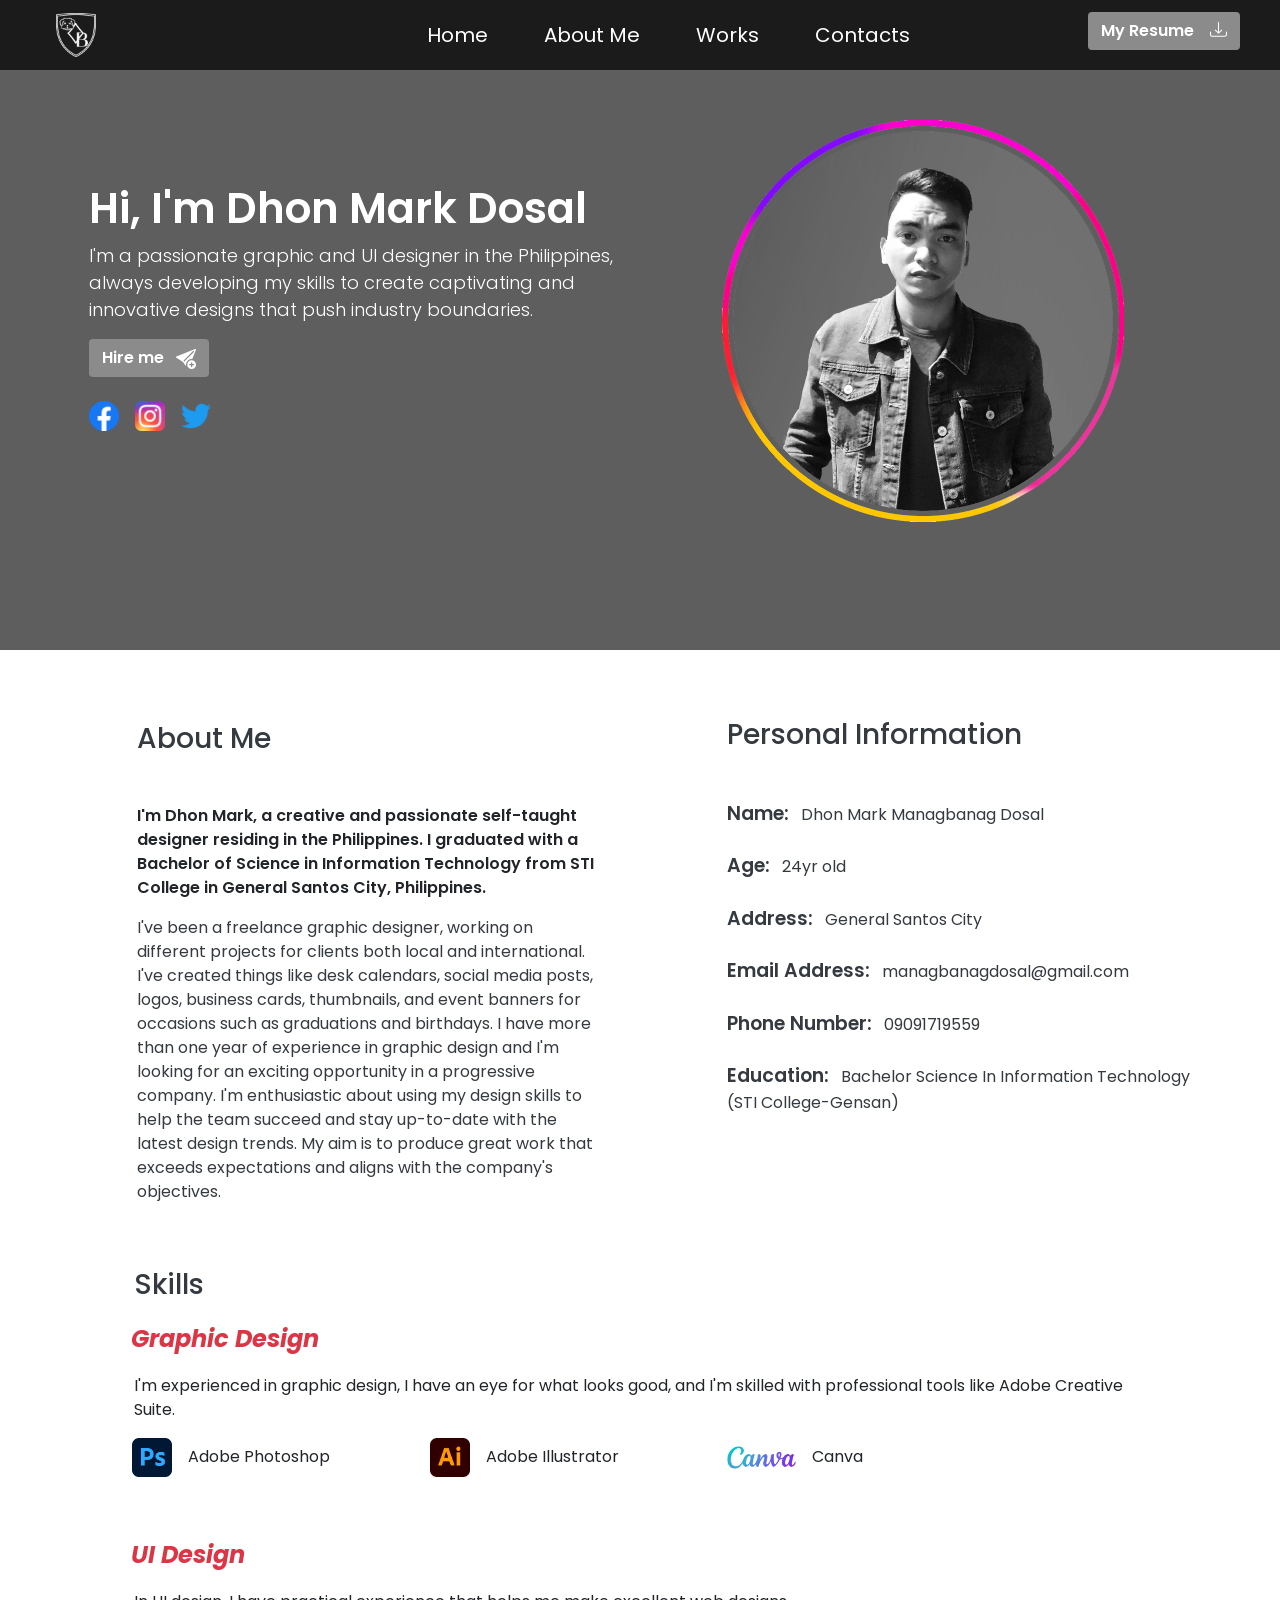
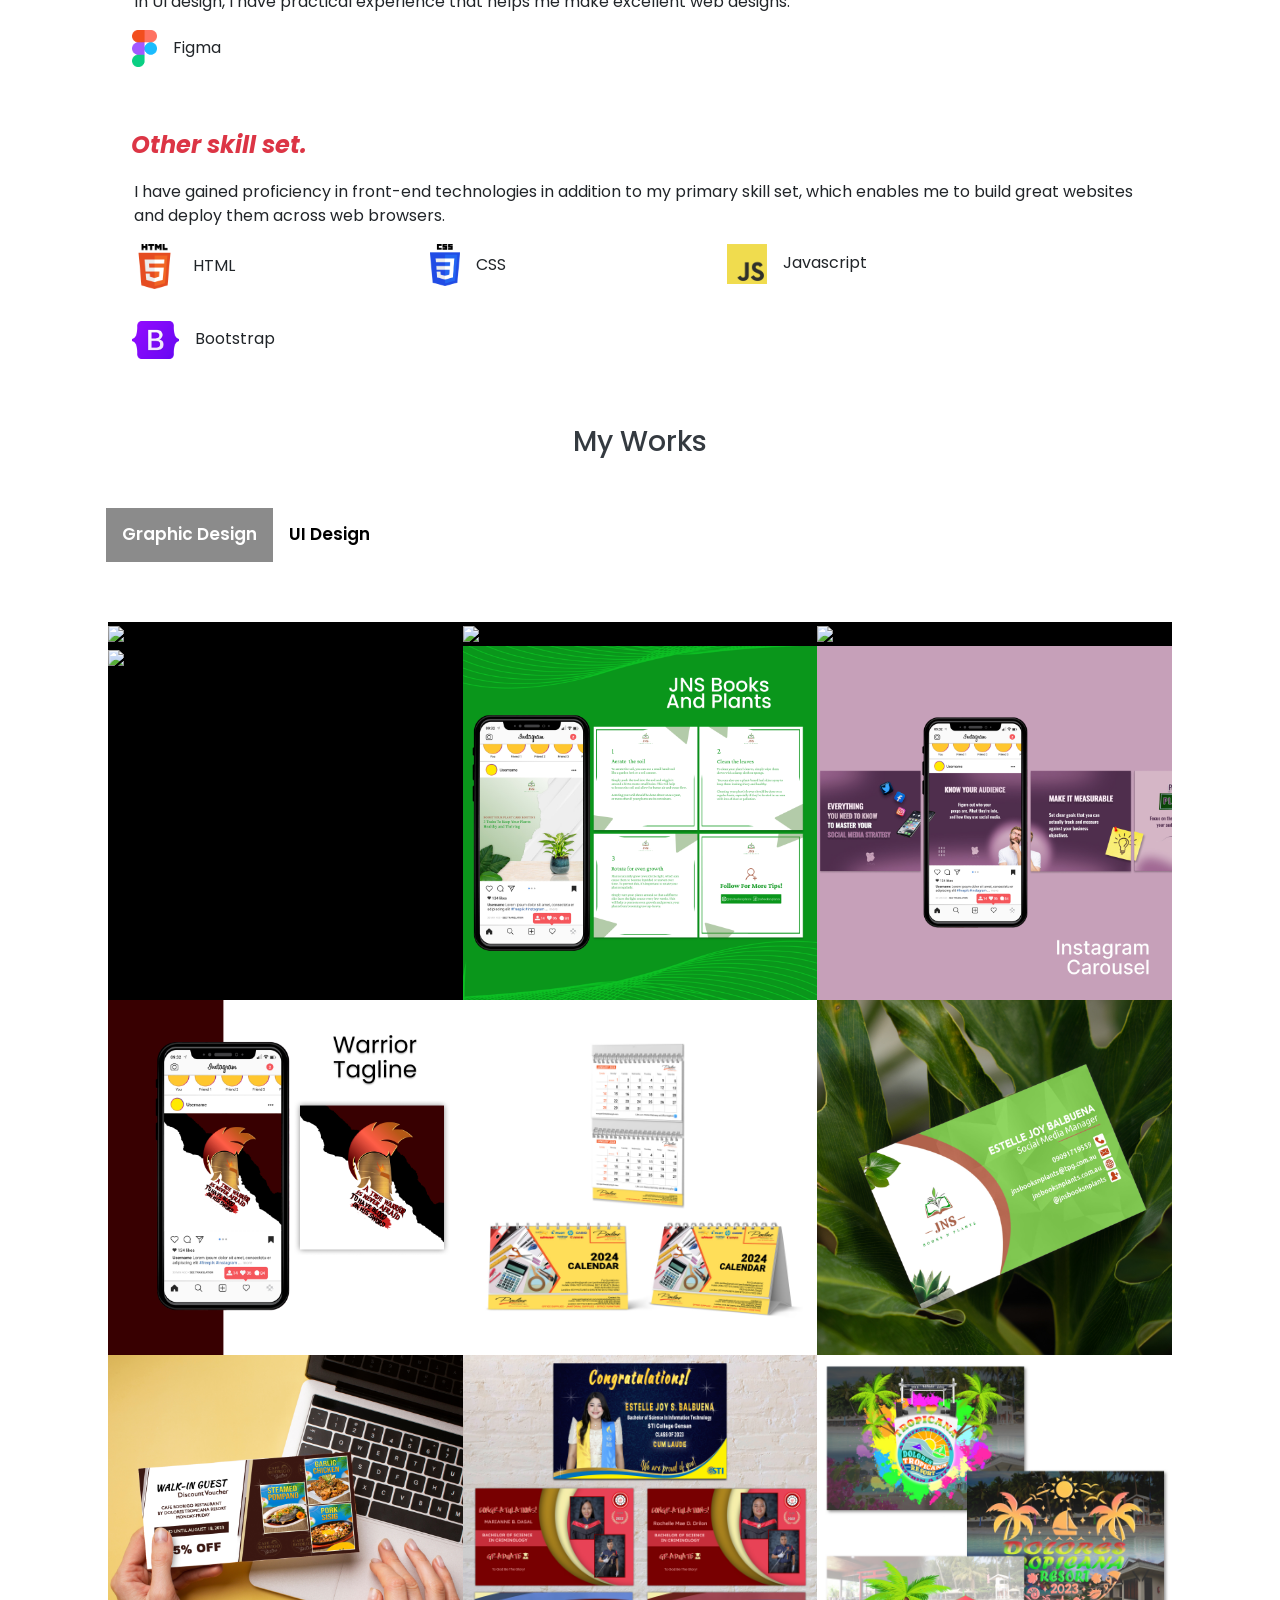
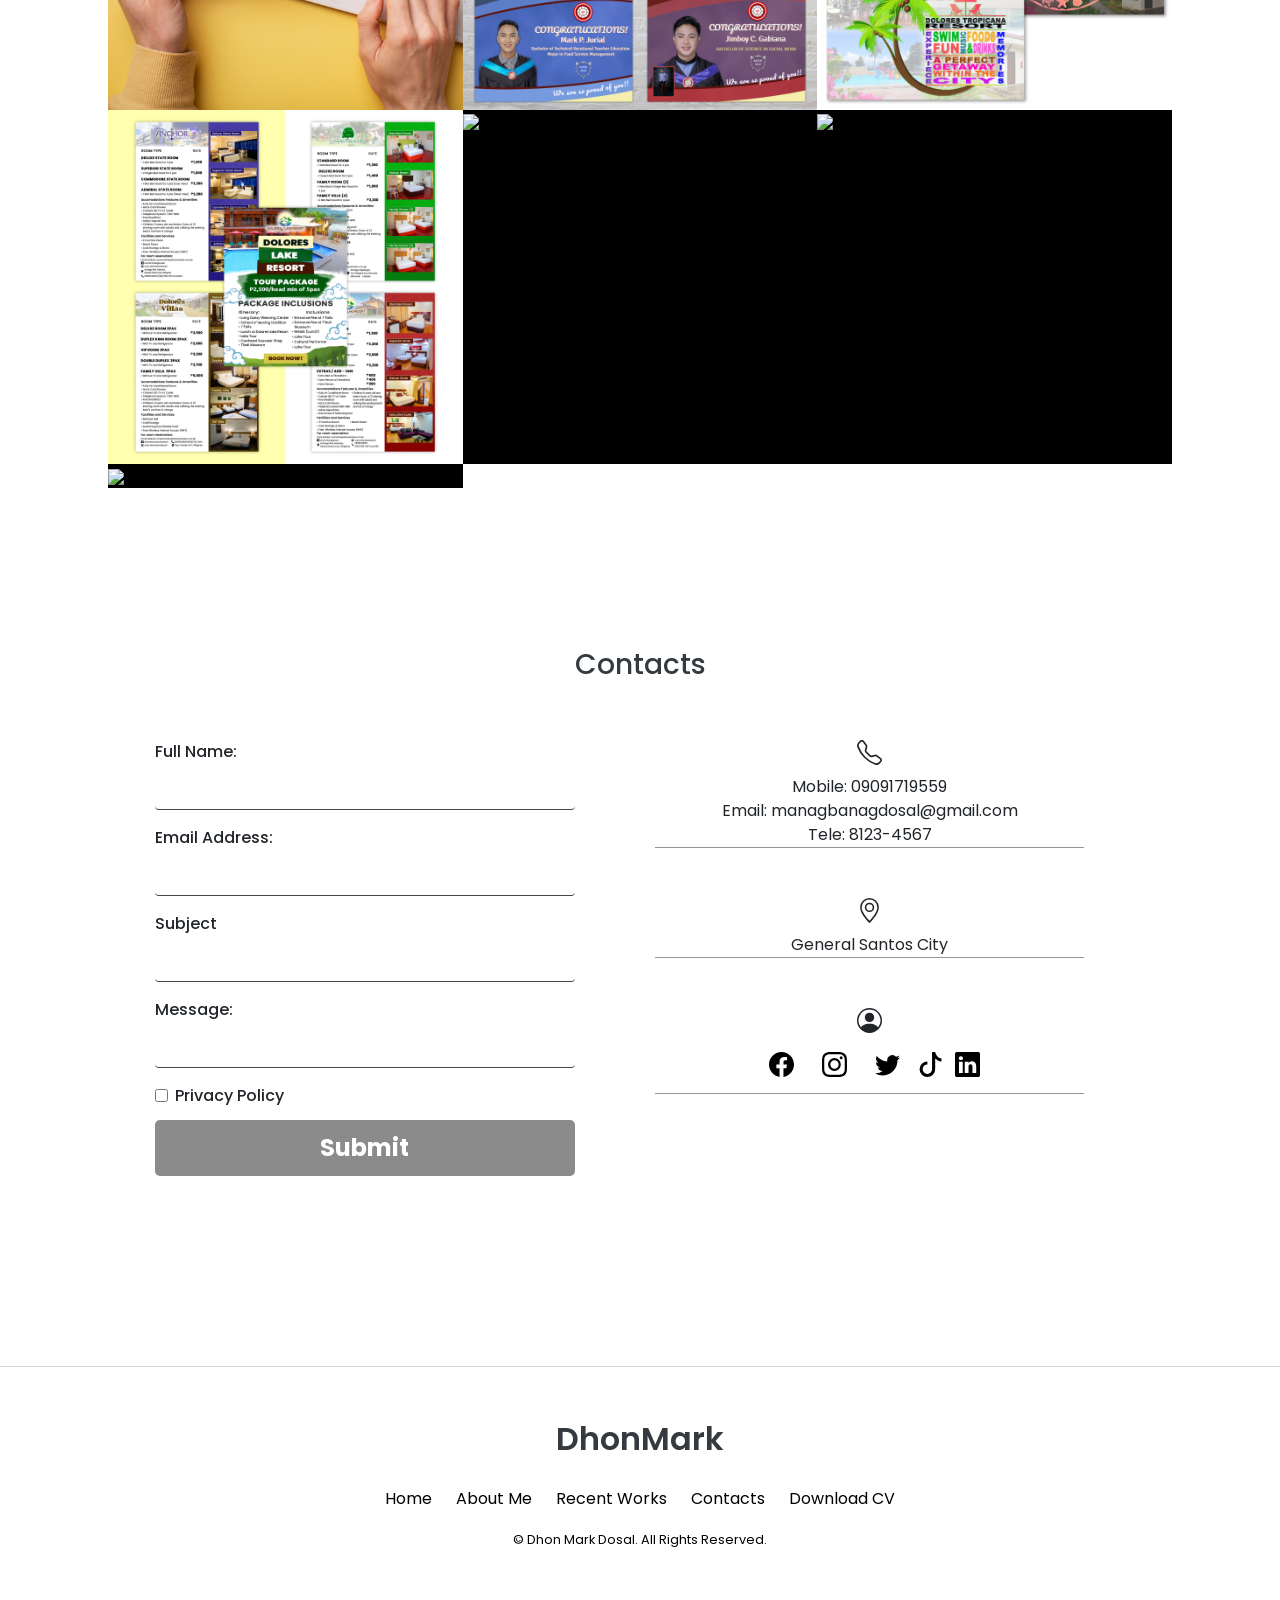
==== commit e89f172b: "added files" ====
--- a/index.html
+++ b/index.html
@@ -4,31 +4,14 @@
     <meta charset="UTF-8" />
     <meta http-equiv="X-UA-Compatible" content="IE=edge" />
     <meta name="viewport" content="width=device-width, initial-scale=1.0" />
-    <!-- Bootstrap CSS -->
-    <link
-      rel="stylesheet"
-      href="https://stackpath.bootstrapcdn.com/bootstrap/4.3.1/css/bootstrap.min.css"
-      integrity="sha384-ggOyR0iXCbMQv3Xipma34MD+dH/1fQ784/j6cY/iJTQUOhcWr7x9JvoRxT2MZw1T"
-      crossorigin="anonymous"
-    />
-
-    <!-- CSS File and Fonts-->
-    <link
-      rel="stylesheet"
-      href="https://cdnjs.cloudflare.com/ajax/libs/font-awesome/4.3.0/css/font-awesome.min.css"
-    />
-     <!-- Bootstrap icons -->
+    <link rel="stylesheet" href="https://stackpath.bootstrapcdn.com/bootstrap/4.3.1/css/bootstrap.min.css"
+    integrity="sha384-ggOyR0iXCbMQv3Xipma34MD+dH/1fQ784/j6cY/iJTQUOhcWr7x9JvoRxT2MZw1T" crossorigin="anonymous" />
+    <link rel="stylesheet" href="https://cdnjs.cloudflare.com/ajax/libs/baguettebox.js/1.10.0/baguetteBox.min.css" />
+    <link rel="stylesheet" href="https://cdnjs.cloudflare.com/ajax/libs/font-awesome/4.3.0/css/font-awesome.min.css" />
     <link rel="stylesheet" href="https://cdn.jsdelivr.net/npm/bootstrap-icons@1.10.5/font/bootstrap-icons.css">
-
-    <link
-      href="https://fonts.googleapis.com/css2?family=Poppins:wght@300&display=swap"
-      rel="stylesheet"
-    />
+    <link href="https://fonts.googleapis.com/css2?family=Poppins:wght@300&display=swap" rel="stylesheet"/>
     <link rel="stylesheet" href="style.css" />
-    <link
-      rel="Webpage icon"
-      type="device-icon/png"
-      href="images/logoo.png"
+    <link rel="Webpage icon" type="device-icon/png" href="images/logoo.png"
     />
     <title>Dhon Mark Dosal Portfolio</title>
   </head>
@@ -74,7 +57,7 @@
               </li>
   
         
-           <button data-toggle="modal" data-target="#register_modal" type="button" class="btn .sign"><a href="coverletter_and_resume.pdf" target="CL&RS" style="text-decoration: none; color: #ffffff;">
+           <button data-toggle="modal" data-target="#register_modal" type="button" class="btn .sign"><a href="Dhon Mark M. Dosal (Resume).pdf" target="CL&RS" style="text-decoration: none; color: #ffffff;">
               My Resume<svg xmlns="http://www.w3.org/2000/svg" width="17" height="17" fill="currentColor" class="bi bi-download ml-3 mb-1" viewBox="0 0 16 16">
                 <path d="M.5 9.9a.5.5 0 0 1 .5.5v2.5a1 1 0 0 0 1 1h12a1 1 0 0 0 1-1v-2.5a.5.5 0 0 1 1 0v2.5a2 2 0 0 1-2 2H2a2 2 0 0 1-2-2v-2.5a.5.5 0 0 1 .5-.5z"/>
                 <path d="M7.646 11.854a.5.5 0 0 0 .708 0l3-3a.5.5 0 0 0-.708-.708L8.5 10.293V1.5a.5.5 0 0 0-1 0v8.793L5.354 8.146a.5.5 0 1 0-.708.708l3 3z"/>
@@ -100,8 +83,7 @@
           <span style="color: #ffffff; font-size: 42px; font-weight: 600;">Hi, I'm Dhon Mark Dosal</span>
         </h2>
         <p class="lead" style="color: #ffffff; font-size: 18px;">
-          <!-- A UI/UX Designer, Graphic Designer and Freelancer working day and night to create my ability to develop stunning products and innovative designs in this industry. -->
-          A enthusiastic Graphic designer, UI designer, and Freelancer, continuously refining my skills to create captivating products and pioneering designs within the industry.
+          I'm a passionate graphic and UI designer in the Philippines, always developing my skills to create captivating and innovative designs that push industry boundaries.
         </p>
         
         <button class="btn" id="button_reserve" style="position: relative; left: 0;"><a href="mailto:managbanagdosal@gmail.com" class="btn_sched" style="color: #ffffff;">
@@ -111,11 +93,13 @@
             <path d="M16 12.5a3.5 3.5 0 1 1-7 0 3.5 3.5 0 0 1 7 0Zm-3.5-2a.5.5 0 0 0-.5.5v1h-1a.5.5 0 0 0 0 1h1v1a.5.5 0 0 0 1 0v-1h1a.5.5 0 0 0 0-1h-1v-1a.5.5 0 0 0-.5-.5Z"/>
           </svg>
         </a></button>
-        <button class="btn" id="button_reserve" style="position: relative; left: 0;"><a href="solicit.html" class="btn_sched" style="color: #ffffff;">
-          Take me to graduation! <svg xmlns="http://www.w3.org/2000/svg" width="22" height="22" fill="currentColor" class="bi bi-arrow-through-heart ml-1" viewBox="0 0 16 16">
-            <path fill-rule="evenodd" d="M2.854 15.854A.5.5 0 0 1 2 15.5V14H.5a.5.5 0 0 1-.354-.854l1.5-1.5A.5.5 0 0 1 2 11.5h1.793l.53-.53c-.771-.802-1.328-1.58-1.704-2.32-.798-1.575-.775-2.996-.213-4.092C3.426 2.565 6.18 1.809 8 3.233c1.25-.98 2.944-.928 4.212-.152L13.292 2 12.147.854A.5.5 0 0 1 12.5 0h3a.5.5 0 0 1 .5.5v3a.5.5 0 0 1-.854.354L14 2.707l-1.006 1.006c.236.248.44.531.6.845.562 1.096.585 2.517-.213 4.092-.793 1.563-2.395 3.288-5.105 5.08L8 13.912l-.276-.182a21.86 21.86 0 0 1-2.685-2.062l-.539.54V14a.5.5 0 0 1-.146.354l-1.5 1.5Zm2.893-4.894A20.419 20.419 0 0 0 8 12.71c2.456-1.666 3.827-3.207 4.489-4.512.679-1.34.607-2.42.215-3.185-.817-1.595-3.087-2.054-4.346-.761L8 4.62l-.358-.368c-1.259-1.293-3.53-.834-4.346.761-.392.766-.464 1.845.215 3.185.323.636.815 1.33 1.519 2.065l1.866-1.867a.5.5 0 1 1 .708.708L5.747 10.96Z"/>
-          </svg>
-        </a></button>
+
+        <ul class="d-flex list-unstyled my-4">
+          <li class="mr-2"><a href="https://www.facebook.com/profile.php?id=100070539969388" target="__facebook"><img width="30" src="images/Social Media Links/facebook-logo.png"></a></li>
+          <li class="mx-2"><a href="https://www.instagram.com/dhonmark7/" target="__instagram"><img width="30" src="images/Social Media Links/instagram-logo.png"></a></li>
+          <li class="mx-2"><a href="https://twitter.com/dhon_mark" target="__twitter"><img width="30" src="images/Social Media Links/twitter-logo.png"></a></li>
+        </ul>
+
       </div>
       <div class="col-lg d-flex justify-content-center" >
         <img src="images/me-banner.png" width="75%"  alt="" class="img-fluid mb-5" id="my-photo-banner"/>
@@ -126,88 +110,69 @@
   
 <!-- About Me-->
 
-    <div class="container " id="about" style="margin-top: 150px; box-shadow: rgba(0, 0, 0, 0.15) 0px 5px 15px 0px; margin-bottom: 100px; padding-bottom: 60px; padding-top: 45px;
-">
+    <span id="about"></span>
+
+    <div class="container" style="margin-top: 100px;">
         <div class="row">
             <div class="col-lg m-5">
-                <h3 class="mt-1 text-light">
+                <h3 class="mt-1 text-dark">
                     About Me
                 </h3>
-                <p class="mt-5 text-light" style="font-weight: 600;">
-                    I'm Dhon Mark Dosal, a creative and passionate self-taught designer residing in the Philippines.
+                <p class="mt-5 " style="font-weight: 600;">
+                  I'm Dhon Mark, a creative and passionate self-taught designer residing in the Philippines. I graduated with a Bachelor of Science in Information Technology from STI College in General Santos City, Philippines.
                 </p>
-                <p class="text-light">
-                  In addition to being a designer, I also a front-end developer, 
-                  I consistently expand my knowledge and expertise in both design and development, 
-                  staying abreast of the latest tools, technologies, and frameworks.
-                  This ensures that I can adapt to new challenges and deliver innovative solutions. 
-                  I strongly believe in the importance of continuous learning and pushing the boundaries 
-                  of what can be achieved in the ever-evolving digital landscape. I am currently seeking 
-                  opportunities to share my knowledge and passion for creating visually stunning digital designs, 
-                  while also testing my front-end skills within the tech industry.
+                <p class="text-dark">
+                  <!-- I'm a graphic designer who also does UI design. I'm always learning about the latest tools and tech in both fields. I enjoy taking on challenges and being creative.
+                  I love learning, pushing boundaries, and sharing my expertise in the digital world. -->
+
+                  I've been a freelance graphic designer, working on different projects for clients both local and international. 
+                  I've created things like desk calendars, social media posts, logos, business cards, thumbnails, and event banners for occasions such as graduations and birthdays. 
+                  I have more than one year of experience in graphic design and I'm looking for an exciting opportunity in a progressive company. 
+                  I'm enthusiastic about using my design skills to help the team succeed and stay up-to-date with the latest design trends. 
+                  My aim is to produce great work that exceeds expectations and aligns with the company's objectives.
                 </p>
             </div>
             <div class="col-lg ml-5">
-                <h3 class="mt-5 text-light">
+                <h3 class="mt-5 text-dark">
                     Personal Information
                 </h3>
-                <p class="mt-5 text-light">
-                   <span style="font-weight: 700; font-size: 19px;">Name:</span> &nbsp; Dhon Mark Managbanag Dosal<br><br>
-                   <span style="font-weight: 700; font-size: 19px;">Age:</span> &nbsp; 24yr old<br><br>
-                   <span style="font-weight: 700; font-size: 19px;">Address:</span> &nbsp; General Santos City<br><br>
-                   <span style="font-weight: 700; font-size: 19px;">Email Address:</span> &nbsp; managdosal@gmail.com<br><br>
-                   <span style="font-weight: 700; font-size: 19px;">Phone Number:</span> &nbsp; 09091719559<br><br>
-                   <span style="font-weight: 700; font-size: 19px;">Education:</span> &nbsp; Bachelor Science In Information Technology (STI College-Gensan)<br><br>
+                <p class="mt-5 text-dark">
+                   <span style="font-weight: 600; font-size: 19px;">Name:</span> &nbsp; Dhon Mark Managbanag Dosal<br><br>
+                   <span style="font-weight: 600; font-size: 19px;">Age:</span> &nbsp; 24yr old<br><br>
+                   <span style="font-weight: 600; font-size: 19px;">Address:</span> &nbsp; General Santos City<br><br>
+                   <span style="font-weight: 600; font-size: 19px;">Email Address:</span> &nbsp; managbanagdosal@gmail.com<br><br>
+                   <span style="font-weight: 600; font-size: 19px;">Phone Number:</span> &nbsp; 09091719559<br><br>
+                   <span style="font-weight: 600; font-size: 19px;">Education:</span> &nbsp; Bachelor Science In Information Technology (STI College-Gensan)<br><br>
                 </p>
             </div>
         </div>
 
 <!-- Skills  -->
 
-        <h3 class="text-light">
+        <h3 class="text-dark">
         &nbsp;&nbsp;&nbsp;&nbsp;&nbsp;&nbsp; Skills
         </h3>
 
-
-
-
         <div class="row">
-          <div class="col-sm text-white">
+          <div class="col-sm">
             <h4 class="mt-3 text-danger font-italic font-weight-bold">
               &nbsp;&nbsp;&nbsp;&nbsp;&nbsp;&nbsp;
               Graphic Design
             </h4>
             <p class="skill-paragraph-style">
-              I have an excellent foundation in graphics design, with a good eye for aesthetics and proficiency in tools used by professionals 
-              like Adobe Creative Suite and etc. I produce visually appealing and effective designs with a strong focus on 
-              user-centricity that successfully convey messages and improve the user experience.
+              I'm experienced in graphic design, I have an eye for what looks good, and I'm skilled with professional tools like Adobe Creative Suite.
             </p>
 
             <div class="container">
               <div class="row">
-                <div class="col-lg mt-3 ml-4">
-                  <p><img src="./images/about-me-logo/adobe-photoshop-logo.png" class="img-fluid text-" width="40"> &nbsp;&nbsp; Adobe Photoshop</p>
-                  <div class="progress">
-                    <div class="bar" style="width:40%">
-                      <p class="percent">40%</p>
-                    </div>
-                  </div>
-                </div>
-                <div class="col-lg mt-3 ml-4">
-                  <p><img src="./images/about-me-logo/adobe-illustrator-logo.png" class="img-fluid text-" width="40"> &nbsp;&nbsp; Adobe Illustrator</p>
-                  <div class="progress">
-                    <div class="bar" style="width:20%">
-                      <p class="percent">20%</p>
-                    </div>
-                  </div>
-                </div>
-                <div class="col-lg mt-3 ml-4">
-                  <p><img src="./images/about-me-logo/canva-logo.png" class="img-fluid text-" width="69"> &nbsp;&nbsp; Canva</p>
-                  <div class="progress">
-                    <div class="bar" style="width:20%">
-                      <p class="percent">20%</p>
-                    </div>
-                  </div>
+                <div class="col-lg-3 mt-3 ml-4">
+                  <p><img src="./images/About Me Logo/adobe-photoshop-logo.png" class="img-fluid" width="40"> &nbsp;&nbsp; Adobe Photoshop</p>
+                </div>
+                <div class="col-lg-3 mt-3 ml-4">
+                  <p><img src="./images/About Me Logo/adobe-illustrator-logo.png" class="img-fluid" width="40"> &nbsp;&nbsp; Adobe Illustrator</p>
+                </div>
+                <div class="col-lg-3 mt-3 ml-4">
+                  <p><img src="./images/About Me Logo/canva-logo.png" class="img-fluid" width="69"> &nbsp;&nbsp; Canva</p>
                 </div>
               </div>  
             </div>
@@ -217,26 +182,12 @@
               UI Design
             </h4>
             <p class="skill-paragraph-style">
-              When it comes to UI design, I have hands-on experience utilizing these skills, 
-              which I believe empowers me to create superior web designs.
+              In UI design, I have practical experience that helps me make excellent web designs.
             </p>
             <div class="container">
               <div class="row">
-                <div class="col-lg mt-3 ml-4">
-                  <p><img src="./images/about-me-logo/figma-logo.png" class="img-fluid text-" width="25"> &nbsp;&nbsp; Figma</p>
-                  <div class="progress">
-                    <div class="bar" style="width:45%">
-                      <p class="percent">45%</p>
-                    </div>
-                  </div>
-                </div>
-                <div class="col-lg mt-3 ml-4">
-                  <p><img src="./images/about-me-logo/adobe-xd-logo.png" class="img-fluid text-" width="40"> &nbsp;&nbsp; Adobe XD</p>
-                  <div class="progress">
-                    <div class="bar" style="width:15%">
-                      <p class="percent">15%</p>
-                    </div>
-                  </div>
+                <div class="col-lg-3 mt-3 ml-4">
+                  <p><img src="./images/About Me Logo/figma-logo.png" class="img-fluid text-" width="25"> &nbsp;&nbsp; Figma</p>
                 </div>
               </div>  
             </div>
@@ -246,42 +197,21 @@
               Other skill set.
             </h4>
             <p class="skill-paragraph-style">
-              I have gained proficiency in front-end technologies in addition to my primary skill set, 
-              which enables me to build great websites and deploy them across web browsers without any problems.
+              I have gained proficiency in front-end technologies in addition to my primary skill set, which enables me to build great websites and deploy them across web browsers.
             </p>
             <div class="container">
               <div class="row">
-                <div class="col-lg mt-3 ml-4">
-                  <p><img src="./images/about-me-logo/html-logo.png" class="img-fluid text-" width="45"> &nbsp;&nbsp; HTML</p>
-                  <div class="progress">
-                    <div class="bar" style="width:60%">
-                      <p class="percent">60%</p>
-                    </div>
-                  </div>
-                </div>
-                <div class="col-lg mt-3 ml-4">
-                  <p><img src="./images/about-me-logo/css-logo.png" class="img-fluid text-" width="30"> &nbsp;&nbsp; CSS</p>
-                  <div class="progress">
-                    <div class="bar" style="width:25%">
-                      <p class="percent">25%</p>
-                    </div>
-                  </div>
-                </div>
-                <div class="col-lg mt-3 ml-4">
-                  <p><img src="./images/about-me-logo/javascript-logo.png" class="img-fluid text-" width="40"> &nbsp;&nbsp; Javascript</p>
-                  <div class="progress">
-                    <div class="bar" style="width:15%">
-                      <p class="percent">15%</p>
-                    </div>
-                  </div>
-                </div>
-                <div class="col-lg mt-3 ml-4">
-                  <p><img src="./images/about-me-logo/bootstrap-logo.png" class="img-fluid text-" width="47"> &nbsp;&nbsp; Bootstrap</p>
-                  <div class="progress">
-                    <div class="bar" style="width:60%">
-                      <p class="percent">60%</p>
-                    </div>
-                  </div>
+                <div class="col-lg-3 mt-3 ml-4">
+                  <p><img src="./images/About Me Logo/html-logo.png" class="img-fluid text-" width="45"> &nbsp;&nbsp; HTML</p>
+                </div>
+                <div class="col-lg-3 mt-3 ml-4">
+                  <p><img src="./images/About Me Logo/css-logo.png" class="img-fluid text-" width="30"> &nbsp;&nbsp; CSS</p>
+                </div>
+                <div class="col-lg-3 mt-3 ml-4">
+                  <p><img src="./images/About Me Logo/javascript-logo.png" class="img-fluid text-" width="40"> &nbsp;&nbsp; Javascript</p>
+                </div>
+                <div class="col-lg-3 mt-3 ml-4">
+                  <p><img src="./images/About Me Logo/bootstrap-logo.png" class="img-fluid text-" width="47"> &nbsp;&nbsp; Bootstrap</p>
                 </div>
               </div>
             </div>
@@ -294,479 +224,800 @@
 
 <!-- Recent Works -->
 
-<div class="container" id="recentworks" style="box-shadow: rgba(0, 0, 0, 0.15) 0px 5px 15px 0px; margin-bottom: 100px; padding: 90px 60px;">
-  <h3 style="display: flex; justify-content: center; margin-bottom: 50px; color: #fff;
-  ">My Works</h3>
+<div class="container" id="recentworks" style="margin-bottom: 100px;">
+  <h3 class="text-dark" style="display: flex; justify-content: center; margin: 50px 0;">My Works</h3>
 
   <div class="row">
-    <div class="col-12 text-light">
-      <p class=" d-flex justify-content-center text-center mb-5">In this tab, this is the rest of the output that i created. some of these are graphic design like social media posts, posters, id design, and web designs required by the company to their social media and websites.</p>
+    <div class="col-auto">
+
+      <div class="tab">
+        <button class="tablinks active" onclick="openTab(event, 'workOne')">Graphic Design</button>
+        <button class="tablinks " onclick="openTab(event, 'workTwo')">UI Design</button>
+      </div>
+        
+        <!-- Graphic Design Portfolio Section -->
+   
+        <section class="gallery-block compact-gallery">
+          <div id="workOne" class="tabcontent" style="display: block;">
+  
+          <div class="container">
+            <div class="row no-gutters">
+  
+                <!-- Dolores Hotels and Resort Images Section -->
+  
+                <div class="col-md-6 col-lg-4 item zoom-on-hover">
+                    <a class="lightbox" data-toggle="modal" data-target="#exampleModalLong__DHR">
+  
+                        <!-- Modal -->
+                        <div class="modal fade" id="exampleModalLong__DHR" tabindex="-1" role="dialog"
+                            aria-labelledby="exampleModalLongTitle" aria-hidden="true">
+                            <div class="modal-dialog" role="document">
+                                <div class="modal-content"
+                                    style="margin-top: 80px; background-color: #ffffff00; border: 0px">
+                                    <div class="modal-header" style="border: 0px">
+                                        <button type="button" class="close " data-dismiss="modal"
+                                            aria-label="Close">
+                                            <span aria-hidden="true">&times;</span>
+                                        </button>
+                                    </div>
+                                    <div class="modal-body">
+                                        <img class="img-fluid" src="images/Social Media Post Images/Dolores Hotels and Resort Images/Social Media Main Slide.jpg">
+                                        <img class="img-fluid my-2" src="images/Social Media Post Images/Dolores Hotels and Resort Images/Dolores Hotels and Resort Social Media Post.jpg">
+                                        <img class="img-fluid" src="images/Social Media Post Images/Dolores Hotels and Resort Images//Anchor Hotel - Promo Discount.jpg">
+                                        <img class="img-fluid my-2" src="images/Social Media Post Images/Dolores Hotels and Resort Images/Anchor Hotel - Tuna Festival Promo.jpg">
+                                        <img class="img-fluid" src="images/Social Media Post Images/Dolores Hotels and Resort Images/Dolores Tropicana - Ninoy Aquino Day Promo.jpg"> 
+                                        <img class="img-fluid my-2" src="images/Social Media Post Images/Dolores Hotels and Resort Images/Dolores Tropicana - National Heroes Day Promo.jpg"> 
+                                        <img class="img-fluid" src="images/Social Media Post Images/Dolores Hotels and Resort Images/Dolores Tropicana Promo Discount.jpg"> 
+                                        <img class="img-fluid my-2" src="images/Social Media Post Images/Dolores Hotels and Resort Images/Dolores Lake Resort - Promo Discount.jpg">  
+                                        <h5 class=" mt-4 text-center text-light">
+                                            Would you like to include me in your upcoming projects?
+                                        </h5>
+                                    </div>
+                                    <div class="modal-footer" style="border: 0px;">
+                                        <button type="button" class="btn btn-primary" style="background-color: #16123f; left: 15px;
+                                        right: 15px; position: absolute;">Hire me</button> <br>
+                                    </div>
+                                </div>
+                            </div>
+                        </div>
+                        <img class="img-fluid image" src="images/Social Media Post Images/Dolores Hotels and Resort Images/Dolores Hotels and Resort Social Media Post.jpg"
+                            style="cursor: pointer;">
+                          <span class="description d-flex justify-content-between">
+                            <span class="description-heading text-left">Social Media - Dolores Hotels <br>and Resorts</span>
+                            <span class="d-flex align-items-center justify-content-center"><img class="tools_img" src="./images/Description Logo/photoshop-logo.png" width="35"></span>
+                          </span>
+                    </a>
+                </div>
+
+                <!-- Azabu Japanese Restaurant Images Section -->
+  
+                <div class="col-md-6 col-lg-4 item zoom-on-hover">
+                  <a class="lightbox" data-toggle="modal" data-target="#exampleModalLong__azabu_new_design">
+
+                      <!-- Modal -->
+                      <div class="modal fade" id="exampleModalLong__azabu_new_design" tabindex="-1" role="dialog"
+                          aria-labelledby="exampleModalLongTitle" aria-hidden="true">
+                          <div class="modal-dialog" role="document">
+                              <div class="modal-content"
+                                  style="margin-top: 80px; background-color: #ffffff00; border: 0px">
+                                  <div class="modal-header" style="border: 0px">
+                                      <button type="button" class="close " data-dismiss="modal"
+                                          aria-label="Close">
+                                          <span aria-hidden="true">&times;</span>
+                                      </button>
+                                  </div>
+                                  <div class="modal-body">
+                                      <img class="img-fluid" src="images/Social Media Post Images/Azabu Japanese Restaurant Images/Azabu Japanese Restaurant Main Slide.jpg">
+                                      <img class="img-fluid my-2" src="images/Social Media Post Images/Azabu Japanese Restaurant Images/Azabu Japanese Restaurant Social Media Post.jpg">
+                                      <img class="img-fluid" src="images/Social Media Post Images/Azabu Japanese Restaurant Images/Azabu Japanese Restaurant - Sushi Platter.jpg">
+                                      <img class="img-fluid my-2" src="images/Social Media Post Images/Azabu Japanese Restaurant Images/Azabu Japanese Restaurant - Sushi Roll.jpg">
+                                      <img class="img-fluid" src="images/Social Media Post Images/Azabu Japanese Restaurant Images/Azabu Japanese Restaurant - Seafood Grill.jpg"> 
+                                      <img class="img-fluid my-2" src="images/Social Media Post Images/Azabu Japanese Restaurant Images/Azabu Japanese Restaurant - Red Snapper Sashimi.jpg"> 
+                                      <img class="img-fluid" src="images/Social Media Post Images/Azabu Japanese Restaurant Images/Azabu Japanese Restaurant - Chef Sashimi.jpg">  
+                                      <h5 class=" mt-4 text-center text-light">
+                                          Would you like to include me in your upcoming projects?
+                                      </h5>
+                                  </div>
+                                  <div class="modal-footer" style="border: 0px;">
+                                      <button type="button" class="btn btn-primary" style="background-color: #16123f; left: 15px;
+                                      right: 15px; position: absolute;">Hire me</button> <br>
+                                  </div>
+                              </div>
+                          </div>e
+                      </div>
+                      <img class="img-fluid image" src="images/Social Media Post Images/Azabu Japanese Restaurant Images/Azabu Japanese Restaurant Social Media Post.jpg"
+                          style="cursor: pointer;">
+                        <span class="description d-flex justify-content-between">
+                          <span class="description-heading text-left">Social Media - Azabu Japanese Restaurant</span>
+                          <span class="d-flex align-items-center justify-content-center"><img class="tools_img" src="./images/Description Logo/photoshop-logo.png" width="35"></span>
+                        </span>
+                  </a>
+              </div>
+  
+              <!-- Cafe Rodrigo And Bistro Images Section -->
+  
+              <div class="col-md-6 col-lg-4 item zoom-on-hover">
+                <a class="lightbox" data-toggle="modal" data-target="#exampleModalLong__cafe_rodrigo_and_bistro">
+
+                    <!-- Modal -->
+                    <div class="modal fade" id="exampleModalLong__cafe_rodrigo_and_bistro" tabindex="-1" role="dialog"
+                        aria-labelledby="exampleModalLongTitle" aria-hidden="true">
+                        <div class="modal-dialog" role="document">
+                            <div class="modal-content"
+                                style="margin-top: 80px; background-color: #ffffff00; border: 0px">
+                                <div class="modal-header" style="border: 0px">
+                                    <button type="button" class="close " data-dismiss="modal"
+                                        aria-label="Close">
+                                        <span aria-hidden="true">&times;</span>
+                                    </button>
+                                </div>
+                                <div class="modal-body">
+                                    <img class="img-fluid" src="images/Social Media Post Images/Cafe Rodrigo and Bistro Images/Cafe Rodrigo and Bistro Main Slide.jpg">
+                                    <img class="img-fluid my-2" src="images/Social Media Post Images/Cafe Rodrigo and Bistro Images/Cafe Rodrigo and Bistro Social Media Post.jpg">
+                                    <img class="img-fluid" src="images/Social Media Post Images/Cafe Rodrigo and Bistro Images/Cafe Rodrigo and Bistro - Iced Coffee.jpg">
+                                    <img class="img-fluid my-2" src="images/Social Media Post Images//Cafe Rodrigo and Bistro Images/Cafe Rodrigo and Bistro - Iced Caramel.jpg"> 
+                                    <img class="img-fluid" src="images/Social Media Post Images/Cafe Rodrigo and Bistro Images/Cafe Rodrigo and Bistro - Iced Mocha.jpg">
+                                    <h5 class=" mt-4 text-center text-light">
+                                        Would you like to include me in your upcoming projects?
+                                    </h5>
+                                </div>
+                                <div class="modal-footer" style="border: 0px;">
+                                    <button type="button" class="btn btn-primary" style="background-color: #16123f; left: 15px;
+                                    right: 15px; position: absolute;">Hire me</button> <br>
+                                </div>
+                            </div>
+                        </div>
+                    </div>
+                    <img class="img-fluid image" src="images/Social Media Post Images/Cafe Rodrigo and Bistro Images/Cafe Rodrigo and Bistro Social Media Post.jpg"
+                        style="cursor: pointer;">
+                      <span class="description d-flex justify-content-between">
+                        <span class="description-heading text-left">Social media - Cafe Rodrigo <br>and Bistro</span>
+                        <span class="d-flex align-items-center justify-content-center"><img class="tools_img" src="./images/Description Logo/photoshop-logo.png" width="35"></span>
+                      </span>
+                </a>
+            </div>
+
+            <!-- Raze Energy Drink Images Section -->
+  
+            <div class="col-md-6 col-lg-4 item zoom-on-hover">
+              <a class="lightbox" data-toggle="modal" data-target="#exampleModalLong__raze_energy_drink">
+
+                  <!-- Modal -->
+                  <div class="modal fade" id="exampleModalLong__raze_energy_drink" tabindex="-1" role="dialog"
+                      aria-labelledby="exampleModalLongTitle" aria-hidden="true">
+                      <div class="modal-dialog" role="document">
+                          <div class="modal-content"
+                              style="margin-top: 80px; background-color: #ffffff00; border: 0px">
+                              <div class="modal-header" style="border: 0px">
+                                  <button type="button" class="close " data-dismiss="modal"
+                                      aria-label="Close">
+                                      <span aria-hidden="true">&times;</span>
+                                  </button>
+                              </div>
+                              <div class="modal-body">
+                                  <img class="img-fluid" src="images/Social Media Post Images/Raze Energy Drink Images/Raze Energy Drink Main Slide.jpg">
+                                  <img class="img-fluid my-2" src="images/Social Media Post Images/Raze Energy Drink Images/Raze Energy Drinks Social Media Design.jpg">
+                                  <img class="img-fluid" src="images/Social Media Post Images/Raze Energy Drink Images/Raze Energy Drink - Baja Lime.jpg">
+                                  <img class="img-fluid my-2" src="images/Social Media Post Images/Raze Energy Drink Images/Raze Energy Drink - Strawberry Colada.jpg"> 
+                                  <img class="img-fluid" src="images/Social Media Post Images/Raze Energy Drink Images/Raze Energy Drink - Guava Mango.jpg">
+                                  <h5 class=" mt-4 text-center text-light">
+                                      Would you like to include me in your upcoming projects?
+                                  </h5>
+                              </div>
+                              <div class="modal-footer" style="border: 0px;">
+                                  <button type="button" class="btn btn-primary" style="background-color: #16123f; left: 15px;
+                                  right: 15px; position: absolute;">Hire me</button> <br>
+                              </div>
+                          </div>
+                      </div>
+                  </div>
+                  <img class="img-fluid image" src="images/Social Media Post Images/Raze Energy Drink Images/Raze Energy Drinks Social Media Design.jpg"
+                      style="cursor: pointer;">
+                    <span class="description d-flex justify-content-between">
+                      <span class="description-heading text-left">Social Media - Raze Energy <br>Drinks</span>
+                      <span class="d-flex align-items-center justify-content-center"><img class="tools_img" src="./images/Description Logo/photoshop-logo.png" width="35"></span>
+                    </span>
+              </a>
+          </div>
+
+        <!-- JnS Books And Plants Images Section -->
+  
+        <div class="col-md-6 col-lg-4 item zoom-on-hover">
+          <a class="lightbox" data-toggle="modal" data-target="#exampleModalLong__jns">
+
+              <!-- Modal -->
+              <div class="modal fade" id="exampleModalLong__jns" tabindex="-1" role="dialog"
+                  aria-labelledby="exampleModalLongTitle" aria-hidden="true">
+                  <div class="modal-dialog" role="document">
+                      <div class="modal-content"
+                          style="margin-top: 80px; background-color: #ffffff00; border: 0px">
+                          <div class="modal-header" style="border: 0px">
+                              <button type="button" class="close " data-dismiss="modal"
+                                  aria-label="Close">
+                                  <span aria-hidden="true">&times;</span>
+                              </button>
+                          </div>
+                          <div class="modal-body">
+                              <img class="img-fluid" src="images/Social Media Post Images/Jns Books And Plants Images/Jns Books And Plants Main Slide.png">
+                              <img class="img-fluid my-2" src="images/Social Media Post Images/Jns Books And Plants Images/Jns Books And Plants Social Media Post.jpg">
+                              <img class="img-fluid" src="images/Social Media Post Images/Jns Books And Plants Images/Jns Books And Plants - Main Slide.png">
+                              <img class="img-fluid my-2" src="images/Social Media Post Images/Jns Books And Plants Images/Jns Books And Plants - Slide 1.png"> 
+                              <img class="img-fluid" src="images/Social Media Post Images/Jns Books And Plants Images/Jns Books And Plants - Slide 2.png">
+                              <img class="img-fluid my-2" src="images/Social Media Post Images/Jns Books And Plants Images/Jns Books And Plants - Slide 3.png">
+                              <h5 class=" mt-4 text-center text-light">
+                                  Would you like to include me in your upcoming projects?
+                              </h5>
+                          </div>
+                          <div class="modal-footer" style="border: 0px;">
+                              <button type="button" class="btn btn-primary" style="background-color: #16123f; left: 15px;
+                              right: 15px; position: absolute;">Hire me</button> <br>
+                          </div>
+                      </div>
+                  </div>
+              </div>
+              <img class="img-fluid image" src="images/Social Media Post Images/Jns Books And Plants Images/Jns Books And Plants Social Media Post.jpg"
+                  style="cursor: pointer;">
+                <span class="description d-flex justify-content-between">
+                  <span class="description-heading text-left">Social Media - Jns Books And Plants</span>
+                  <span class="d-flex align-items-center justify-content-center"><img class="tools_img" src="./images/Description Logo/photoshop-logo.png" width="35"></span>
+                </span>
+          </a>
+      </div>
+
+      <!-- Instagram Carousel Images Section -->
+  
+      <div class="col-md-6 col-lg-4 item zoom-on-hover">
+        <a class="lightbox" data-toggle="modal" data-target="#exampleModalLong__ig_carousel">
+
+            <!-- Modal -->
+            <div class="modal fade" id="exampleModalLong__ig_carousel" tabindex="-1" role="dialog"
+                aria-labelledby="exampleModalLongTitle" aria-hidden="true">
+                <div class="modal-dialog" role="document">
+                    <div class="modal-content"
+                        style="margin-top: 80px; background-color: #ffffff00; border: 0px">
+                        <div class="modal-header" style="border: 0px">
+                            <button type="button" class="close " data-dismiss="modal"
+                                aria-label="Close">
+                                <span aria-hidden="true">&times;</span>
+                            </button>
+                        </div>
+                        <div class="modal-body">
+                            <img class="img-fluid" src="images/Social Media Post Images/Instagram Carousel Images/Instagram Carousel Main Slide.jpg">
+                            <img class="img-fluid my-2" src="images/Social Media Post Images/Instagram Carousel Images/Instagram Carousel.jpg">
+                            <img class="img-fluid" src="images/Social Media Post Images/Instagram Carousel Images/Instagram Carousel - Main Slide.png">
+                            <img class="img-fluid my-2" src="images/Social Media Post Images/Instagram Carousel Images/Instagram Carousel - Slide 2.png"> 
+                            <img class="img-fluid" src="images/Social Media Post Images/Instagram Carousel Images/Instagram Carousel - Slide 3.png">
+                            <img class="img-fluid my-2" src="images/Social Media Post Images/Instagram Carousel Images/Instagram Carousel - Slide 4.png">
+                            <img class="img-fluid" src="images/Social Media Post Images/Instagram Carousel Images/Instagram Carousel - Slide 5.png">
+                            <img class="img-fluid my-2" src="images/Social Media Post Images/Instagram Carousel Images/Instagram Carousel - Slide 6.png">
+                            <img class="img-fluid" src="images/Social Media Post Images/Instagram Carousel Images/Instagram Carousel - Slide 7.png">
+                            <img class="img-fluid my-2" src="images/Social Media Post Images/Instagram Carousel Images/Instagram Carousel - Slide 8.png">
+                            <h5 class=" mt-4 text-center text-light">
+                                Would you like to include me in your upcoming projects?
+                            </h5>
+                        </div>
+                        <div class="modal-footer" style="border: 0px;">
+                            <button type="button" class="btn btn-primary" style="background-color: #16123f; left: 15px;
+                            right: 15px; position: absolute;">Hire me</button> <br>
+                        </div>
+                    </div>
+                </div>
+            </div>
+            <img class="img-fluid image" src="images/Social Media Post Images/Instagram Carousel Images/Instagram Carousel.jpg"
+                style="cursor: pointer;">
+              <span class="description d-flex justify-content-between">
+                <span class="description-heading text-left">Instagram Carousel - Socials <br>by Telly</span>
+                <span class="d-flex align-items-center justify-content-center"><img class="tools_img" src="./images/Description Logo/figma-logo.png" width="35"></span>
+              </span>
+        </a>
+    </div>
+
+     <!-- Warrior Tagline Image Section -->
+  
+     <div class="col-md-6 col-lg-4 item zoom-on-hover">
+      <a class="lightbox" data-toggle="modal" data-target="#exampleModalLong__warrior_tagline">
+
+          <!-- Modal -->
+          <div class="modal fade" id="exampleModalLong__warrior_tagline" tabindex="-1" role="dialog"
+              aria-labelledby="exampleModalLongTitle" aria-hidden="true">
+              <div class="modal-dialog" role="document">
+                  <div class="modal-content"
+                      style="margin-top: 80px; background-color: #ffffff00; border: 0px">
+                      <div class="modal-header" style="border: 0px">
+                          <button type="button" class="close " data-dismiss="modal"
+                              aria-label="Close">
+                              <span aria-hidden="true">&times;</span>
+                          </button>
+                      </div>
+                      <div class="modal-body">
+                          <img class="img-fluid" src="images/Social Media Post Images/Warrior Tagline Images/Spartan Tagline Main Slide.jpg">
+                          <img class="img-fluid my-2" src="images/Social Media Post Images/Warrior Tagline Images/Spartan Tagline Social Media Post.jpg">
+                          <img class="img-fluid" src="images/Social Media Post Images/Warrior Tagline Images/Spartan Tagline - Social Media Post.jpg">
+                          <h5 class=" mt-4 text-center text-light">
+                              Would you like to include me in your upcoming projects?
+                          </h5>
+                      </div>
+                      <div class="modal-footer" style="border: 0px;">
+                          <button type="button" class="btn btn-primary" style="background-color: #16123f; left: 15px;
+                          right: 15px; position: absolute;">Hire me</button> <br>
+                      </div>
+                  </div>
+              </div>
+          </div>
+          <img class="img-fluid image" src="images/Social Media Post Images/Warrior Tagline Images/Spartan Tagline Social Media Post.jpg"
+              style="cursor: pointer;">
+            <span class="description d-flex justify-content-between">
+              <span class="description-heading text-left">Social Media - Warrior Tagline</span>
+              <span class="d-flex align-items-center justify-content-center"><img class="tools_img" src="./images/Description Logo/figma-logo.png" width="35"></span>
+            </span>
+      </a>
+  </div>
+  
+    <!-- Penline Stationary and Office Supplies Image Section -->
+    
+    <div class="col-md-6 col-lg-4 item zoom-on-hover">
+      <a class="lightbox" data-toggle="modal" data-target="#exampleModalLong__penline">
+
+          <!-- Modal -->
+          <div class="modal fade" id="exampleModalLong__penline" tabindex="-1" role="dialog"
+              aria-labelledby="exampleModalLongTitle" aria-hidden="true">
+              <div class="modal-dialog" role="document">
+                  <div class="modal-content"
+                      style="margin-top: 80px; background-color: #ffffff00; border: 0px">
+                      <div class="modal-header" style="border: 0px">
+                          <button type="button" class="close " data-dismiss="modal"
+                              aria-label="Close">
+                              <span aria-hidden="true">&times;</span>
+                          </button>
+                      </div>
+                      <div class="modal-body">
+                          <img class="img-fluid" src="images/Printing Material Design/Penline Stationary and Office Supplies Images/Penline Stationary and Office Supplies Main Slide.jpg">
+                          <img class="img-fluid my-2" src="images/Printing Material Design/Penline Stationary and Office Supplies Images/Penline Stationary and Office Supplies Mockup.jpg">
+                          <img class="img-fluid" src="images/Printing Material Design/Penline Stationary and Office Supplies Images/Penline Stationary and Office Supplies 2024 Calendar.jpg">
+                          <img class="img-fluid my-2" src="images/Printing Material Design/Penline Stationary and Office Supplies Images/Penline Stationary and Office Supplies - January.jpg">
+                          <img class="img-fluid" src="images/Printing Material Design/Penline Stationary and Office Supplies Images/Penline Stationary and Office Supplies - February.jpg">
+                          <img class="img-fluid my-2" src="images/Printing Material Design/Penline Stationary and Office Supplies Images/Penline Stationary and Office Supplies - March.jpg">
+                          <img class="img-fluid" src="images/Printing Material Design/Penline Stationary and Office Supplies Images/Penline Stationary and Office Supplies - April.jpg">
+                          <img class="img-fluid my-2" src="images/Printing Material Design/Penline Stationary and Office Supplies Images/Penline Stationary and Office Supplies - May.jpg">
+                          <img class="img-fluid" src="images/Printing Material Design/Penline Stationary and Office Supplies Images/Penline Stationary and Office Supplies - June.jpg">
+                          <img class="img-fluid my-2" src="images/Printing Material Design/Penline Stationary and Office Supplies Images/Penline Stationary and Office Supplies - July.jpg">
+                          <img class="img-fluid" src="images/Printing Material Design/Penline Stationary and Office Supplies Images/Penline Stationary and Office Supplies - August.jpg">
+                          <img class="img-fluid my-2" src="images/Printing Material Design/Penline Stationary and Office Supplies Images/Penline Stationary and Office Supplies - September.jpg">
+                          <img class="img-fluid" src="images/Printing Material Design/Penline Stationary and Office Supplies Images/Penline Stationary and Office Supplies - October.jpg">
+                          <img class="img-fluid my-2" src="images/Printing Material Design/Penline Stationary and Office Supplies Images/Penline Stationary and Office Supplies - November.jpg">
+                          <img class="img-fluid" src="images/Printing Material Design/Penline Stationary and Office Supplies Images/Penline Stationary and Office Supplies - December.jpg">
+                          <h5 class=" mt-4 text-center text-light">
+                              Would you like to include me in your upcoming projects?
+                          </h5>
+                      </div>
+                      <div class="modal-footer" style="border: 0px;">
+                          <button type="button" class="btn btn-primary" style="background-color: #16123f; left: 15px;
+                          right: 15px; position: absolute;">Hire me</button> <br>
+                      </div>
+                  </div>
+              </div>
+          </div>
+          <img class="img-fluid image" src="images/Printing Material Design/Penline Stationary and Office Supplies Images/Penline Stationary and Office Supplies Mockup.jpg"
+              style="cursor: pointer;">
+            <span class="description d-flex justify-content-between">
+              <span class="description-heading text-left">Desk Calendar - Penline Stationary and Office Supplies</span>
+              <span class="d-flex align-items-center justify-content-center"><img class="tools_img" src="./images/Description Logo/photoshop-logo.png" width="35"></span>
+            </span>
+      </a>
+    </div>
+
+       <!-- Jns Business Card Image Section -->
+    
+       <div class="col-md-6 col-lg-4 item zoom-on-hover">
+        <a class="lightbox" data-toggle="modal" data-target="#exampleModalLong__jnsbusinesscard">
+  
+            <!-- Modal -->
+            <div class="modal fade" id="exampleModalLong__jnsbusinesscard" tabindex="-1" role="dialog"
+                aria-labelledby="exampleModalLongTitle" aria-hidden="true">
+                <div class="modal-dialog" role="document">
+                    <div class="modal-content"
+                        style="margin-top: 80px; background-color: #ffffff00; border: 0px">
+                        <div class="modal-header" style="border: 0px">
+                            <button type="button" class="close " data-dismiss="modal"
+                                aria-label="Close">
+                                <span aria-hidden="true">&times;</span>
+                            </button>
+                        </div>
+                        <div class="modal-body">
+                            <img class="img-fluid" src="images/Printing Material Design/Jns Books and Plants Business Card Images/Jns Books and Plants Business Card Main Slide.jpg">
+                            <img class="img-fluid my-2" src="images/Printing Material Design/Jns Books and Plants Business Card Images/Jns Books and Plants Business Card Mockup.jpg">
+                            <img class="img-fluid" src="images/Printing Material Design/Jns Books and Plants Business Card Images/JnS Books and Plants Business Card.jpg">
+                            <h5 class=" mt-4 text-center text-light">
+                                Would you like to include me in your upcoming projects?
+                            </h5>
+                        </div>
+                        <div class="modal-footer" style="border: 0px;">
+                            <button type="button" class="btn btn-primary" style="background-color: #16123f; left: 15px;
+                            right: 15px; position: absolute;">Hire me</button> <br>
+                        </div>
+                    </div>
+                </div>
+            </div>
+            <img class="img-fluid image" src="images/Printing Material Design/Jns Books and Plants Business Card Images/Jns Books and Plants Business Card Mockup.jpg"
+                style="cursor: pointer;">
+              <span class="description d-flex justify-content-between">
+                <span class="description-heading text-left">Business Card - Jns Books <br>and Plants</span>
+                <span class="d-flex align-items-center justify-content-center"><img class="tools_img" src="./images/Description Logo/photoshop-logo.png" width="35"></span>
+              </span>
+        </a>
+      </div>
+  
+       <!-- Cafe Rodrigo and Bistro voucher Image Section -->
+    
+       <div class="col-md-6 col-lg-4 item zoom-on-hover">
+        <a class="lightbox" data-toggle="modal" data-target="#exampleModalLong__caferodrigo_voucher">
+  
+            <!-- Modal -->
+            <div class="modal fade" id="exampleModalLong__caferodrigo_voucher" tabindex="-1" role="dialog"
+                aria-labelledby="exampleModalLongTitle" aria-hidden="true">
+                <div class="modal-dialog" role="document">
+                    <div class="modal-content"
+                        style="margin-top: 80px; background-color: #ffffff00; border: 0px">
+                        <div class="modal-header" style="border: 0px">
+                            <button type="button" class="close " data-dismiss="modal"
+                                aria-label="Close">
+                                <span aria-hidden="true">&times;</span>
+                            </button>
+                        </div>
+                        <div class="modal-body">
+                            <img class="img-fluid" src="images/Printing Material Design/Cafe Rodrigo And Bistro Voucher Images/Cafe Rodrigo and Bistro Main Slide.jpg">
+                            <img class="img-fluid my-2" src="images/Printing Material Design/Cafe Rodrigo And Bistro Voucher Images/Cafe Rodrigo and Bistro - Mockup 1.jpg">
+                            <img class="img-fluid" src="images/Printing Material Design/Cafe Rodrigo And Bistro Voucher Images/Cafe Rodrigo and Bistro - Mockup 2.jpg">
+                            <img class="img-fluid my-2" src="images/Printing Material Design/Cafe Rodrigo And Bistro Voucher Images/Cafe Rodrigo and Bistro Voucher.jpg">
+                            <h5 class=" mt-4 text-center text-light">
+                                Would you like to include me in your upcoming projects?
+                            </h5>
+                        </div>
+                        <div class="modal-footer" style="border: 0px;">
+                            <button type="button" class="btn btn-primary" style="background-color: #16123f; left: 15px;
+                            right: 15px; position: absolute;">Hire me</button> <br>
+                        </div>
+                    </div>
+                </div>
+            </div>
+            <img class="img-fluid image" src="images/Printing Material Design/Cafe Rodrigo And Bistro Voucher Images/Cafe Rodrigo and Bistro - Mockup 1.jpg"
+                style="cursor: pointer;">
+              <span class="description d-flex justify-content-between">
+                <span class="description-heading text-left">Discount Voucher - Cafe Rodrigo and Bistro</span>
+                <span class="d-flex align-items-center justify-content-center"><img class="tools_img" src="./images/Description Logo/photoshop-logo.png" width="35"></span>
+              </span>
+        </a>
+      </div>
+
+      <!-- Graduation Tarpaulin Image Section -->
+    
+      <div class="col-md-6 col-lg-4 item zoom-on-hover">
+        <a class="lightbox" data-toggle="modal" data-target="#exampleModalLong__graduationtarp">
+  
+            <!-- Modal -->
+            <div class="modal fade" id="exampleModalLong__graduationtarp" tabindex="-1" role="dialog"
+                aria-labelledby="exampleModalLongTitle" aria-hidden="true">
+                <div class="modal-dialog" role="document">
+                    <div class="modal-content"
+                        style="margin-top: 80px; background-color: #ffffff00; border: 0px">
+                        <div class="modal-header" style="border: 0px">
+                            <button type="button" class="close " data-dismiss="modal"
+                                aria-label="Close">
+                                <span aria-hidden="true">&times;</span>
+                            </button>
+                        </div>
+                        <div class="modal-body">
+                            <img class="img-fluid" src="images/Printing Material Design/Graduation Tarpaulin/Graduation Tarpaulin Main Slide.jpg">
+                            <img class="img-fluid my-2" src="images/Printing Material Design/Graduation Tarpaulin//Graduation Tarpaulin.jpg">
+                            <img class="img-fluid" src="images/Printing Material Design/Graduation Tarpaulin/Graduation Tarpaulin - Estelle Joy Tarpaulin Design.jpg">
+                            <img class="img-fluid my-2" src="images/Printing Material Design/Graduation Tarpaulin/Graduation Tarpaulin - Roxanne Tarpaulin Desig.png">
+                            <img class="img-fluid" src="images/Printing Material Design/Graduation Tarpaulin/Graduation Tarpaulin - Rochelle Tarpaulin Design.png">
+                            <img class="img-fluid my-2" src="images/Printing Material Design/Graduation Tarpaulin/Graduation Tarpaulin - Dasal Tarpaulin Design.png">
+                            <img class="img-fluid" src="images/Printing Material Design/Graduation Tarpaulin/Graduation Tarpaulin - Jurial Tarpaulin Design.png">
+                            <img class="img-fluid my-2" src="images/Printing Material Design/Graduation Tarpaulin/Graduation Tarpaulin - Jimboy Tarpaulin Design.png">
+                            <h5 class=" mt-4 text-center text-light">
+                                Would you like to include me in your upcoming projects?
+                            </h5>
+                        </div>
+                        <div class="modal-footer" style="border: 0px;">
+                            <button type="button" class="btn btn-primary" style="background-color: #16123f; left: 15px;
+                            right: 15px; position: absolute;">Hire me</button> <br>
+                        </div>
+                    </div>
+                </div>
+            </div>
+            <img class="img-fluid image" src="images/Printing Material Design/Graduation Tarpaulin/Graduation Tarpaulin.jpg"
+                style="cursor: pointer;">
+              <span class="description d-flex justify-content-between">
+                <span class="description-heading text-left">Graduation Tarpaulin</span>
+                <span class="d-flex align-items-center justify-content-center"><img class="tools_img" src="./images/Description Logo/photoshop-logo.png" width="35"></span>
+              </span>
+        </a>
+      </div>
+
+       <!-- Signage - Dolores Tropicana Resort -->
+    
+       <div class="col-md-6 col-lg-4 item zoom-on-hover">
+        <a class="lightbox" data-toggle="modal" data-target="#exampleModalLong__signage">
+  
+            <!-- Modal -->
+            <div class="modal fade" id="exampleModalLong__signage" tabindex="-1" role="dialog"
+                aria-labelledby="exampleModalLongTitle" aria-hidden="true">
+                <div class="modal-dialog" role="document">
+                    <div class="modal-content"
+                        style="margin-top: 80px; background-color: #ffffff00; border: 0px">
+                        <div class="modal-header" style="border: 0px">
+                            <button type="button" class="close " data-dismiss="modal"
+                                aria-label="Close">
+                                <span aria-hidden="true">&times;</span>
+                            </button>
+                        </div>
+                        <div class="modal-body">
+                            <img class="img-fluid" src="images/Printing Material Design/Dolores Tropicana Resort Signage/Dolores Tropicana Resort Main Slide.jpg">
+                            <img class="img-fluid my-2" src="images/Printing Material Design/Dolores Tropicana Resort Signage/Dolores Tropicana Resort Signage.jpg">
+                            <img class="img-fluid" src="images/Printing Material Design/Dolores Tropicana Resort Signage/Dolores Tropicana - Signage 1.jpg">
+                            <img class="img-fluid my-2" src="images/Printing Material Design/Dolores Tropicana Resort Signage/Dolores Tropicana - Signage 2.jpg">
+                            <img class="img-fluid" src="images/Printing Material Design/Dolores Tropicana Resort Signage/Dolores Tropicana - Signage 3.jpg">
+                            <h5 class=" mt-4 text-center text-light">
+                                Would you like to include me in your upcoming projects?
+                            </h5>
+                        </div>
+                        <div class="modal-footer" style="border: 0px;">
+                            <button type="button" class="btn btn-primary" style="background-color: #16123f; left: 15px;
+                            right: 15px; position: absolute;">Hire me</button> <br>
+                        </div>
+                    </div>
+                </div>
+            </div>
+            <img class="img-fluid image" src="images/Printing Material Design/Dolores Tropicana Resort Signage/Dolores Tropicana Resort Signage.jpg"
+                style="cursor: pointer;">
+              <span class="description d-flex justify-content-between">
+                <span class="description-heading text-left">Signage - Dolores Tropicana Resort</span>
+                <span class="d-flex align-items-center justify-content-center"><img class="tools_img" src="./images/Description Logo/photoshop-logo.png" width="35"></span>
+              </span>
+        </a>
+      </div>
+
+         <!-- Flyers - Dolores Hotels and Resorts -->
+    
+         <div class="col-md-6 col-lg-4 item zoom-on-hover">
+          <a class="lightbox" data-toggle="modal" data-target="#exampleModalLong__dhrflyers">
+    
+              <!-- Modal -->
+              <div class="modal fade" id="exampleModalLong__dhrflyers" tabindex="-1" role="dialog"
+                  aria-labelledby="exampleModalLongTitle" aria-hidden="true">
+                  <div class="modal-dialog" role="document">
+                      <div class="modal-content"
+                          style="margin-top: 80px; background-color: #ffffff00; border: 0px">
+                          <div class="modal-header" style="border: 0px">
+                              <button type="button" class="close " data-dismiss="modal"
+                                  aria-label="Close">
+                                  <span aria-hidden="true">&times;</span>
+                              </button>
+                          </div>
+                          <div class="modal-body">
+                              <img class="img-fluid" src="images/Printing Material Design/Dolores Hotels and Resorts Flyers/Dolores Hotels and Resorts Main Slide.jpg">
+                              <img class="img-fluid my-2" src="images/Printing Material Design/Dolores Hotels and Resorts Flyers/Dolores Hotels and Resorts Flyers.jpg">
+                              <img class="img-fluid" src="images/Printing Material Design/Dolores Hotels and Resorts Flyers/Dolores Hotels and Resorts - Anchor Hotel Flyers.jpg">
+                              <img class="img-fluid my-2" src="images/Printing Material Design/Dolores Hotels and Resorts Flyers/Dolores Hotels and Resorts - Dolores Farm Resort Flyers.jpg">
+                              <img class="img-fluid" src="images/Printing Material Design/Dolores Hotels and Resorts Flyers/Dolores Hotels and Resorts - Dolores Villas Flyers.jpg">
+                              <img class="img-fluid my-2" src="images/Printing Material Design/Dolores Hotels and Resorts Flyers/Dolores Hotels and Resorts - Dolores Lake Flyers.jpg">
+                              <img class="img-fluid" src="images/Printing Material Design/Dolores Hotels and Resorts Flyers/Dolores Hotels and Resorts - Dolores Lake Daytour Flyers.jpg">
+                              <img class="img-fluid my-2" src="images/Printing Material Design/Dolores Hotels and Resorts Flyers/Dolores Hotels and Resorts - Dolores Lake Daytour.jpg">
+                              <h5 class=" mt-4 text-center text-light">
+                                  Would you like to include me in your upcoming projects?
+                              </h5>
+                          </div>
+                          <div class="modal-footer" style="border: 0px;">
+                              <button type="button" class="btn btn-primary" style="background-color: #16123f; left: 15px;
+                              right: 15px; position: absolute;">Hire me</button> <br>
+                          </div>
+                      </div>
+                  </div>
+              </div>
+              <img class="img-fluid image" src="images/Printing Material Design/Dolores Hotels and Resorts Flyers/Dolores Hotels and Resorts Flyers.jpg"
+                  style="cursor: pointer;">
+                <span class="description d-flex justify-content-between">
+                  <span class="description-heading text-left">Flyers - Dolores Hotels and Resorts</span>
+                  <span class="d-flex align-items-center justify-content-center"><img class="tools_img" src="./images/Description Logo/photoshop-logo.png" width="35"></span>
+                </span>
+          </a>
+        </div>
+
+        <!-- Christmas Package Flyers 2023 - Dolores Hotels and Resorts -->
+    
+       <div class="col-md-6 col-lg-4 item zoom-on-hover">
+        <a class="lightbox" data-toggle="modal" data-target="#exampleModalLong__christmasflyer">
+  
+            <!-- Modal -->
+            <div class="modal fade" id="exampleModalLong__christmasflyer" tabindex="-1" role="dialog"
+                aria-labelledby="exampleModalLongTitle" aria-hidden="true">
+                <div class="modal-dialog" role="document">
+                    <div class="modal-content"
+                        style="margin-top: 80px; background-color: #ffffff00; border: 0px">
+                        <div class="modal-header" style="border: 0px">
+                            <button type="button" class="close " data-dismiss="modal"
+                                aria-label="Close">
+                                <span aria-hidden="true">&times;</span>
+                            </button>
+                        </div>
+                        <div class="modal-body">
+                            <img class="img-fluid" src="images/Printing Material Design/Dolores Hotels and Resorts Christmas Package Flyers/Dolores Hotels and Resorts - Main Slide.jpg">
+                            <img class="img-fluid my-2" src="images/Printing Material Design/Dolores Hotels and Resorts Christmas Package Flyers/Dolores Hotels and Resorts - Flyers.jpg">
+                            <img class="img-fluid" src="images/Printing Material Design/Dolores Hotels and Resorts Christmas Package Flyers/Dolores Hotels and Resorts - Page 1.jpg">
+                            <img class="img-fluid my-2" src="images/Printing Material Design/Dolores Hotels and Resorts Christmas Package Flyers/Dolores Hotels and Resorts - Page 2.jpg">
+                            <h5 class=" mt-4 text-center text-light">
+                                Would you like to include me in your upcoming projects?
+                            </h5>
+                        </div>
+                        <div class="modal-footer" style="border: 0px;">
+                            <button type="button" class="btn btn-primary" style="background-color: #16123f; left: 15px;
+                            right: 15px; position: absolute;">Hire me</button> <br>
+                        </div>
+                    </div>
+                </div>
+            </div>
+            <img class="img-fluid image" src="images/Printing Material Design/Dolores Hotels and Resorts Christmas Package Flyers/Dolores Hotels and Resorts - Flyers.jpg"
+                style="cursor: pointer;">
+              <span class="description d-flex justify-content-between">
+                <span class="description-heading text-left">Christmas Package Flyer <br>2023 - Dolores Hotels and <br>Resorts</span>
+                <span class="d-flex align-items-center justify-content-center"><img class="tools_img" src="./images/Description Logo/figma-logo.png" width="35"></span>
+              </span>
+        </a>
+      </div>
+
+       <!-- Billboard - Dolores Hotels and Resorts Images -->
+    
+       <div class="col-md-6 col-lg-4 item zoom-on-hover">
+        <a class="lightbox" data-toggle="modal" data-target="#exampleModalLong__billboard">
+  
+            <!-- Modal -->
+            <div class="modal fade" id="exampleModalLong__billboard" tabindex="-1" role="dialog"
+                aria-labelledby="exampleModalLongTitle" aria-hidden="true">
+                <div class="modal-dialog" role="document">
+                    <div class="modal-content"
+                        style="margin-top: 80px; background-color: #ffffff00; border: 0px">
+                        <div class="modal-header" style="border: 0px">
+                            <button type="button" class="close " data-dismiss="modal"
+                                aria-label="Close">
+                                <span aria-hidden="true">&times;</span>
+                            </button>
+                        </div>
+                        <div class="modal-body">
+                            <img class="img-fluid" src="images/Printing Material Design/DLR and CLV Billboard/Camp Lake View And Dolores Lake Call To Action Tarp Main Slide.jpg">
+                            <img class="img-fluid my-2" src="images/Printing Material Design/DLR and CLV Billboard/Camp Lake View And Dolores Lake Call To Action Tarp.jpg">
+                            <img class="img-fluid" src="images/Printing Material Design/DLR and CLV Billboard/Billboard - Design 1.jpg">
+                            <img class="img-fluid my-2" src="images/Printing Material Design/DLR and CLV Billboard/Billboard - Design 3.jpg">
+                            <img class="img-fluid" src="images/Printing Material Design/DLR and CLV Billboard/Billboard - Design 2.jpg">
+                            <h5 class=" mt-4 text-center text-light">
+                                Would you like to include me in your upcoming projects?
+                            </h5>
+                        </div>
+                        <div class="modal-footer" style="border: 0px;">
+                            <button type="button" class="btn btn-primary" style="background-color: #16123f; left: 15px;
+                            right: 15px; position: absolute;">Hire me</button> <br>
+                        </div>
+                    </div>
+                </div>
+            </div>
+            <img class="img-fluid image" src="images/Printing Material Design/DLR and CLV Billboard/Camp Lake View And Dolores Lake Call To Action Tarp.jpg"
+                style="cursor: pointer;">
+              <span class="description d-flex justify-content-between">
+                <span class="description-heading text-left">Billboard - Dolores Hotels and Resorts</span>
+                <span class="d-flex align-items-center justify-content-center"><img class="tools_img" src="./images/Description Logo/photoshop-logo.png" width="35"></span>
+              </span>
+        </a>
+      </div>
+
+      <!-- Poster Design Images -->
+    
+      <div class="col-md-6 col-lg-4 item zoom-on-hover">
+        <a class="lightbox" data-toggle="modal" data-target="#exampleModalLong__poster">
+  
+            <!-- Modal -->
+            <div class="modal fade" id="exampleModalLong__poster" tabindex="-1" role="dialog"
+                aria-labelledby="exampleModalLongTitle" aria-hidden="true">
+                <div class="modal-dialog" role="document">
+                    <div class="modal-content"
+                        style="margin-top: 80px; background-color: #ffffff00; border: 0px">
+                        <div class="modal-header" style="border: 0px">
+                            <button type="button" class="close " data-dismiss="modal"
+                                aria-label="Close">
+                                <span aria-hidden="true">&times;</span>
+                            </button>
+                        </div>
+                        <div class="modal-body">
+                            <img class="img-fluid" src="images/Printing Material Design/Poster/Poster Main Slide.jpg">
+                            <img class="img-fluid my-2" src="images/Printing Material Design/Poster/Poster Designs.jpg">
+                            <img class="img-fluid" src="images/Printing Material Design/Poster/Poster - Chris Breezy.jpg">
+                            <img class="img-fluid my-2" src="images/Printing Material Design/Poster/Poster - Estelle Joy Social Media Manager.jpg">
+                            <img class="img-fluid" src="images/Printing Material Design/Poster/Poster - Estelle Brutalism.jpg">
+                            <img class="img-fluid my-2" src="images/Printing Material Design/Poster/Poster - Marconians Brutals Design.jpg">
+                            <img class="img-fluid" src="images/Printing Material Design/Poster/Poster - Marconians Brutalism.jpg">
+                            <h5 class=" mt-4 text-center text-light">
+                                Would you like to include me in your upcoming projects?
+                            </h5>
+                        </div>
+                        <div class="modal-footer" style="border: 0px;">
+                            <button type="button" class="btn btn-primary" style="background-color: #16123f; left: 15px;
+                            right: 15px; position: absolute;">Hire me</button> <br>
+                        </div>
+                    </div>
+                </div>
+            </div>
+            <img class="img-fluid image" src="images/Printing Material Design/Poster/Poster Designs.jpg"
+                style="cursor: pointer;">
+              <span class="description d-flex justify-content-between">
+                <span class="description-heading text-left">Poster Design</span>
+                <span class="d-flex align-items-center justify-content-center"><img class="tools_img" src="./images/Description Logo/photoshop-logo.png" width="35"></span>
+              </span>
+        </a>
+      </div>
+
+      </section>
+
+      <!-- Work UI/UX Section -->
+      
+      <!-- <section class="gallery-block compact-gallery" style="margin-top: -120px;">
+      <div id="workTwo" class="tabcontent">
+        <div class="container">
+          <div class="row no-gutters">              
+            <div class="col-md-6 col-lg-4 item zoom-on-hover">
+                <a class="lightbox" href="images/UI Design/budzlaundry.com.png">
+                    <img class="img-fluid image" src="images/UI Design/budzlaundry.com.png">
+                    <span class="description d-flex justify-content-between">
+                      <span class="description-heading text-left">Budz Laundry Shop | User Interface Design </span>
+                      <span class="d-flex align-items-center justify-content-center"><img class="tools_img" src="./images/Description_Logo/figma-logo.png" width="35"></span>
+                  </span>
+                </a>
+            </div>
+            <div class="col-md-6 col-lg-4 item zoom-on-hover">
+                <a class="lightbox" href="images/UI Design/born primitive.png">
+                    <img class="img-fluid image" src="images/UI Design/born primitive.png">
+                    <span class="description d-flex justify-content-between">
+                      <span class="description-heading text-left">Born Primitive | Email Design</span>
+                      <span class="d-flex align-items-center justify-content-center"><img class="tools_img" src="./images/Description_Logo/figma-logo.png" width="35"></span>
+                  </span>
+                </a>
+            </div>
+            <div class="col-md-6 col-lg-4 item zoom-on-hover">
+                <a class="lightbox" href="images/UI Design/estellejoy.png">
+                    <img class="img-fluid image" src="images/UI Design/estellejoy.png">
+                    <span class="description d-flex justify-content-between">
+                      <span class="description-heading text-left">Estelle Joy Web Portfolio</span>
+                      <span class="d-flex align-items-center justify-content-center"><img class="tools_img" src="./images/Description_Logo/figma-logo.png" width="35"></span>
+                  </span>
+                </a>
+            </div>
+            <div class="col-md-6 col-lg-4 item zoom-on-hover">
+              <a class="lightbox" href="images/UI Design/dosal_dhonmark_portfolio.png">
+                  <img class="img-fluid image" src="./images/UI Design/dosal_dhonmark_portfolio.png">
+                  <span class="description d-flex justify-content-between">
+                    <span class="description-heading text-left">Dhon Mark Dosal Web Portfolio</span>
+                    <span class="d-flex align-items-center justify-content-center"><img class="tools_img" src="./images/Description_Logo/figma-logo.png" width="35"></span>
+                </span>
+              </a>
+          </div>
+        </div>
+        </div>
+        </div>
+        
+      </section> -->
+
+
+
     </div>
   </div>
 
-  <div class="row">
-    <div class="col-12">
-      <div class="tab">
-        <button class="tablinks text-light active" onclick="openCity(event, 'workOne')">Graphic Design</button>
-        <button class="tablinks text-light" onclick="openCity(event, 'workTwo')">UI Design</button>
-        <button class="tablinks text-light" onclick="openCity(event, 'workThree')">Others</button>
-      </div>
-
-      <!-- Work 1 section -->
-
-      <div id="workOne" class="tabcontent" style="margin-top: 30px; display: block;">
-        <div class="container">
-          <div class="row">
-            <div class="col-sm text-light">
-              <h3>Work 1</h3>
-        <p></p>
-            </div>
-          </div>
-          <div class="row justify-content-center"> 
-            <div class="column">
-
-              <!--Modal: Roxanne-->
-              <div class="modal fade" id="modalA1" tabindex="-1" role="dialog" aria-labelledby="myModalLabel" aria-hidden="true">
-                <div class="modal-dialog modal-lg" role="document">
-        
-                  <!--Content-->
-                  <div class="modal-content">
-        
-                    <!--Body-->
-                    <div class="modal-body mb-0 p-0">
-                        <img class="img-fluid z-depth-1" src="images/arina.png" 
-                      data-toggle="modal" data-target="#modalA1">
-                     
-                    </div>
-        
-        
-                  </div>
-                  <!--/.Content-->
-        
-                </div>
-              </div>
-
-              <!--Modal: Name-->
-              <a><img class="img-fluid z-depth-1" src="images/arina.png"
-                data-toggle="modal" data-target="#modalA1"></a>
-                <!-- modal roxanne end -->
-
-                <!--Modal: Rochelle-->
-              <div class="modal fade" id="modalA2" tabindex="-1" role="dialog" aria-labelledby="myModalLabel" aria-hidden="true">
-                <div class="modal-dialog modal-lg" role="document">
-        
-                  <!--Content-->
-                  <div class="modal-content">
-        
-                    <!--Body-->
-                    <div class="modal-body mb-0 p-0">
-                        <img class="img-fluid z-depth-1" src="images/dasal_.png" 
-                      data-toggle="modal" data-target="#modalA2">
-                     
-                    </div>
-        
-        
-        
-                  </div>
-                  <!--/.Content-->
-        
-                </div>
-              </div>
-              <!--Modal: Name-->  
-              <a><img class="img-fluid z-depth-1" data-toggle="modal" data-target="#modalA2" src="images/dasal_.png" alt=""></a>
-               <!-- modal rochelle  end -->
-        
-
-    
-
-              <!--Modal: my banner -->
-              <div class="modal fade" id="modalA3" tabindex="-1" role="dialog" aria-labelledby="myModalLabel" aria-hidden="true">
-                <div class="modal-dialog modal-lg" role="document">
-                  <!--Content-->
-                  <div class="modal-content">
-                    <!--Body-->
-                    <div class="modal-body mb-0 p-0">
-                        <img class="img-fluid z-depth-1" src="images/banner.png" 
-                      data-toggle="modal" data-target="#modalA3">     
-                    </div>
-                  </div>
-                  <!--/.Content-->
-        
-                </div>
-              </div>
-              <!--Modal: Name-->
-        
-              <a><img class="img-fluid z-depth-1" data-toggle="modal" data-target="#modalA3" src="images/banner.png"></a>
-
-               <!-- modal my banner end -->
-
-               <!--Modal: Banner Ads 1 -->
-              <div class="modal fade" id="modalA4" tabindex="-1" role="dialog" aria-labelledby="myModalLabel" aria-hidden="true">
-                <div class="modal-dialog modal-lg" role="document">
-                  <!--Content-->
-                  <div class="modal-content">
-                    <!--Body-->
-                    <div class="modal-body mb-0 p-0">
-                        <img class="img-fluid z-depth-1" src="images/BajaLime.png" 
-                      data-toggle="modal" data-target="#modalA4">     
-                    </div>
-                  </div>
-                  <!--/.Content-->
-        
-                </div>
-              </div>
-              <!--Modal: Name-->
-        
-              <a><img class="img-fluid z-depth-1" data-toggle="modal" data-target="#modalA4" src="images/BajaLime.png"></a>
-
-               <!-- modal Banner Ads 1 end -->
-
-                 <!--Modal: Banner Ads 2  -->
-              <div class="modal fade" id="modalA5" tabindex="-1" role="dialog" aria-labelledby="myModalLabel" aria-hidden="true">
-                <div class="modal-dialog modal-lg" role="document">
-                  <!--Content-->
-                  <div class="modal-content">
-                    <!--Body-->
-                    <div class="modal-body mb-0 p-0">
-                        <img class="img-fluid z-depth-1" src="images/Guavamango_.png" 
-                      data-toggle="modal" data-target="#modalA5">     
-                    </div>
-                  </div>
-                  <!--/.Content-->
-
-                </div>
-              </div>
-              <!--Modal: Name-->
-              <a><img class="img-fluid z-depth-1" data-toggle="modal" data-target="#modalA5" src="images/Guavamango_.png"></a>
-               <!-- Banner Ads 2 end --> 
-
-                
-            </div>
-
-
-
-            <!-- START 2ND COLUMN MARK -->
-
-            
-
-            <div class="column">
-
-              <!--Modal: jurial  -->
-              <div class="modal fade" id="modalB1" tabindex="-1" role="dialog" aria-labelledby="myModalLabel" aria-hidden="true">
-                <div class="modal-dialog modal-lg" role="document">
-                  <!--Content-->
-                  <div class="modal-content">
-                    <!--Body-->
-                    <div class="modal-body mb-0 p-0">
-                        <img class="img-fluid z-depth-1" src="images/markjurial.png" 
-                      data-toggle="modal" data-target="#modalB1">     
-                    </div>
-                  </div>
-                  <!--/.Content-->
-        
-                </div>
-              </div>
-              <!--Modal: Name-->
-        
-              <a><img class="img-fluid z-depth-1" data-toggle="modal" data-target="#modalB1" src="images/markjurial.png"></a>
-
-               <!-- modal jurial end -->
-
-
-               <!--Modal: Snj  -->
-              <div class="modal fade" id="modalB2" tabindex="-1" role="dialog" aria-labelledby="myModalLabel" aria-hidden="true">
-                <div class="modal-dialog modal-lg" role="document">
-                  <!--Content-->
-                  <div class="modal-content">
-                    <!--Body-->
-                    <div class="modal-body mb-0 p-0">
-                        <img class="img-fluid z-depth-1" src="images/SnJ.png" 
-                      data-toggle="modal" data-target="#modalB2">     
-                    </div>
-                  </div>
-                  <!--/.Content-->
-        
-                </div>
-              </div>
-              <!--Modal: Name-->
-        
-              <a><img  class="img-fluid z-depth-1" data-toggle="modal" data-target="#modalB2" src="images/SnJ.png"></a>
-
-               <!-- modal Snj end -->
-
-                <!--Modal: Logo mark  -->
-              <div class="modal fade" id="modalB3" tabindex="-1" role="dialog" aria-labelledby="myModalLabel" aria-hidden="true">
-                <div class="modal-dialog modal-lg" role="document">
-                  <!--Content-->
-                  <div class="modal-content">
-                    <!--Body-->
-                    <div class="modal-body mb-0 p-0">
-                        <img class="img-fluid z-depth-1" src="images/dhonmarkdosal.png" 
-                      data-toggle="modal" data-target="#modalB3">     
-                    </div>
-                  </div>
-                  <!--/.Content-->
-
-                </div>
-              </div>
-              <!--Modal: Name-->
-              <a><img class="img-fluid z-depth-1" data-toggle="modal" data-target="#modalB3" src="images/dhonmarkdosal.png"></a>
-               <!-- modal Logo Mark end -->  
-               
-               <!--Modal: Me aesthetic -->
-              <div class="modal fade" id="modalB4" tabindex="-1" role="dialog" aria-labelledby="myModalLabel" aria-hidden="true">
-                <div class="modal-dialog modal-lg" role="document">
-                  <!--Content-->
-                  <div class="modal-content">
-                    <!--Body-->
-                    <div class="modal-body mb-0 p-0">
-                        <img class="img-fluid z-depth-1" src="images/me.png" 
-                      data-toggle="modal" data-target="#modalB4">     
-                    </div>
-                  </div>
-                  <!--/.Content-->
-
-                </div>
-              </div>
-              <!--Modal: Name-->
-              <a><img class="img-fluid z-depth-1" data-toggle="modal" data-target="#modalB4" src="images/me.png"></a>
-               <!-- modal Me Aesthetic end -->  
-
-               <!--Modal: Banner Ads 3  -->
-              <div class="modal fade" id="modalB5" tabindex="-1" role="dialog" aria-labelledby="myModalLabel" aria-hidden="true">
-                <div class="modal-dialog modal-lg" role="document">
-                  <!--Content-->
-                  <div class="modal-content">
-                    <!--Body-->
-                    <div class="modal-body mb-0 p-0">
-                        <img class="img-fluid z-depth-1" src="images/Strawberry.png" 
-                      data-toggle="modal" data-target="#modalB5">     
-                    </div>
-                  </div>
-                  <!--/.Content-->
-
-                </div>
-              </div>
-              <!--Modal: Name-->
-              <a><img class="img-fluid z-depth-1" data-toggle="modal" data-target="#modalB5" src="images/Strawberry.png"></a>
-               <!-- modal Banner Ads 3 end --> 
-            </div>  
-
-
-            <!-- START 3RD COLUMN DRILON -->
-
-            
-            <div class="column">
-
-               <!--Modal: drilon  -->
-               <div class="modal fade" id="modalC1" tabindex="-1" role="dialog" aria-labelledby="myModalLabel" aria-hidden="true">
-                <div class="modal-dialog modal-lg" role="document">
-                  <!--Content-->
-                  <div class="modal-content">
-                    <!--Body-->
-                    <div class="modal-body mb-0 p-0">
-                        <img class="img-fluid z-depth-1" src="images/rochelle.png" 
-                      data-toggle="modal" data-target="#modalC1">     
-                    </div>
-                  </div>
-                  <!--/.Content-->
-
-                </div>
-              </div>
-              <!--Modal: Name-->
-              <a><img class="img-fluid z-depth-1" data-toggle="modal" data-target="#modalC1" src="images/rochelle.png"></a>
-               <!-- modal Drilon end -->    
-
-                <!--Modal: jimboy  -->
-                <div class="modal fade" id="modalC2" tabindex="-1" role="dialog" aria-labelledby="myModalLabel" aria-hidden="true">
-                  <div class="modal-dialog modal-lg" role="document">
-                    <!--Content-->
-                    <div class="modal-content">
-                      <!--Body-->
-                      <div class="modal-body mb-0 p-0">
-                          <img class="img-fluid z-depth-1" src="images/jimboy_.png" 
-                        data-toggle="modal" data-target="#modalC2">     
-                      </div>
-                    </div>
-                    <!--/.Content-->
-  
-                  </div>
-                </div>
-                <!--Modal: Name-->
-                <a><img class="img-fluid z-depth-1" data-toggle="modal" data-target="#modalC2" src="images/jimboy_.png"></a>
-                 <!-- modal jimboy end --> 
-             
-                    <!--Modal: tools  -->
-                <div class="modal fade" id="modalC3" tabindex="-1" role="dialog" aria-labelledby="myModalLabel" aria-hidden="true">
-                  <div class="modal-dialog modal-lg" role="document">
-                    <!--Content-->
-                    <div class="modal-content">
-                      <!--Body-->
-                      <div class="modal-body mb-0 p-0">
-                          <img class="img-fluid z-depth-1" src="images/Tools.jpg" 
-                        data-toggle="modal" data-target="#modalC3">     
-                      </div>
-                    </div>
-                    <!--/.Content-->
-                  </div>
-                </div>
-                <!--Modal: Name-->
-                <a><img class="img-fluid z-depth-1" data-toggle="modal" data-target="#modalC3" src="images/Tools.jpg"></a>
-                 <!-- modal tools end --> 
-
-                  <!--Modal: tools  -->
-                <div class="modal fade" id="modalC4" tabindex="-1" role="dialog" aria-labelledby="myModalLabel" aria-hidden="true">
-                  <div class="modal-dialog modal-lg" role="document">
-                    <!--Content-->
-                    <div class="modal-content">
-                      <!--Body-->
-                      <div class="modal-body mb-0 p-0">
-                          <img class="img-fluid z-depth-1" src="images/thumbnail.png" 
-                        data-toggle="modal" data-target="#modalC4">     
-                      </div>
-                    </div>
-                    <!--/.Content-->
-                  </div>
-                </div>
-                <!--Modal: Name-->
-                <a><img class="img-fluid z-depth-1" data-toggle="modal" data-target="#modalC4" src="images/thumbnail.png"></a>
-                 <!-- modal tools end --> 
-            </div>
-          </div>
-        </div> 
-      </div>
-
-      <!-- Work UI/UX section -->
-      
-      <div id="workTwo" class="tabcontent" style="margin-top: 30px;">
-        <div class="container">
-          <div class="row">
-            <div class="col-sm text-light">
-              <h3>Work 2</h3>
-        <p>Lorem ipsum dolor sit amet consectetur adipisicing elit. Iure libero culpa officiis maiores atque quam repellat. Consectetur impedit praesentium doloribus?</p>
-            </div>
-          </div>
-          <div class="row justify-content-center"> 
-            <div class="column">
-              
-               <!--Modal: email template 1  -->
-               <div class="modal fade" id="modal1A" tabindex="-1" role="dialog" aria-labelledby="myModalLabel" aria-hidden="true">
-                <div class="modal-dialog modal-lg" role="document">
-                  <!--Content-->
-                  <div class="modal-content">
-                    <!--Body-->
-                    <div class="modal-body mb-0 p-0">
-                        <img class="img-fluid z-depth-1" src="images/hahah.png " 
-                      data-toggle="modal" data-target="#modal1A">     
-                    </div>
-                  </div>
-                  <!--/.Content-->
-                </div>
-              </div>
-              <!--Modal: Name-->
-              <a><img class="img-fluid z-depth-1" data-toggle="modal" data-target="#modal1A" src="images/hahah.png"></a>
-               <!-- modal email end -->     
-
-               
-               <!--Modal: Template 1B  -->
-               <div class="modal fade" id="modal1B" tabindex="-1" role="dialog" aria-labelledby="myModalLabel" aria-hidden="true">
-                <div class="modal-dialog modal-lg" role="document">
-                  <!--Content-->
-                  <div class="modal-content">
-                    <!--Body-->
-                    <div class="modal-body mb-0 p-0">
-                        <img class="img-fluid z-depth-1" src="images/estellejoy.png " 
-                      data-toggle="modal" data-target="#modal1B">     
-                    </div>
-                  </div>
-                  <!--/.Content-->
-                </div>
-              </div>
-              <!--Modal: Name-->
-              <a><img class="img-fluid z-depth-1" data-toggle="modal" data-target="#modal1B" src="images/estellejoy.png"></a>
-               <!-- modal Template 1B end -->    
-            </div>
-
-          
-            <div class="column">
-               <!--Modal: email template 2  -->
-               <div class="modal fade" id="modal2A" tabindex="-1" role="dialog" aria-labelledby="myModalLabel" aria-hidden="true">
-                <div class="modal-dialog modal-lg" role="document">
-                  <!--Content-->
-                  <div class="modal-content">
-                    <!--Body-->
-                    <div class="modal-body mb-0 p-0">
-                        <img class="img-fluid z-depth-1" src="images/MyPortfolio.png " 
-                      data-toggle="modal" data-target="#modal2A">     
-                    </div>
-                  </div>
-                  <!--/.Content-->
-                </div>
-              </div>
-              <!--Modal: Name-->
-              <a><img class="img-fluid z-depth-1" data-toggle="modal" data-target="#modal2A" src="images/MyPortfolio.png"></a>
-               <!-- modal email 2 end -->    
-            </div>  
-
-
-            <div class="column">
-              <!--Modal: email template 3  -->
-              <div class="modal fade" id="modal3A" tabindex="-1" role="dialog" aria-labelledby="myModalLabel" aria-hidden="true">
-                <div class="modal-dialog modal-lg" role="document">
-                  <!--Content-->
-                  <div class="modal-content">
-                    <!--Body-->
-                    <div class="modal-body mb-0 p-0">
-                        <img class="img-fluid z-depth-1" src="images/LaundryHub.png " 
-                      data-toggle="modal" data-target="#modal3A">     
-                    </div>
-                  </div>
-                  <!--/.Content-->
-                </div>
-              </div>
-              <!--Modal: Name-->
-              <a><img class="img-fluid z-depth-1" data-toggle="modal" data-target="#modal3A" src="images/LaundryHub.png"></a>
-               <!-- modal email 3 end -->   
-            </div>
-
-
-          </div>
-        </div>
-      </div>
-      
-      <!-- Work Other section -->
-
-      <div id="workThree" class="tabcontent" style="margin-top: 30px;">
-        <div class="container">
-          <div class="row">
-            <div class="col-sm text-light">
-              <h3>Work 3</h3>
-        <p>Lorem ipsum dolor sit amet consectetur adipisicing elit. Fugiat atque voluptatum aliquam, pariatur quia consectetur hic similique error reiciendis. Placeat ullam vel aperiam laudantium, distinctio nemo alias necessitatibus nulla minima laboriosam optio veritatis a et suscipit culpa nam? Error, molestias?</p>
-            </div>
-            <div class="row"> 
-              <div class="column">
-                <img src="" style="width:100%">
-              </div>
-              <div class="column">
-                <img src="" style="width:100%">
-              </div>  
-              <div class="column">
-                <img src="" style="width:100%">
-              </div>
-            </div>
-          </div>
-        </div>
-      </div>
-    </div>
-  </div>
+  
 </div>
 
 
 
 <!-- Contacts-->
 
-<div class="container" id="contacts" style="box-shadow: rgba(0, 0, 0, 0.15) 0px 5px 15px 0px; margin-bottom: 100px; padding-bottom: 40px; padding-top: 50px;">
-  <h3 style="display: flex; justify-content: center; padding-top: 50px; color: #ffffff;">
+<div class="container" style="margin-bottom: 100px; padding-bottom: 40px;">
+  <h3 id="contacts"  class="text-dark" style="display: flex; justify-content: center;">
     Contacts
   </h3>
 
@@ -777,35 +1028,35 @@
         <form method="post">
 
           <div class="form-group">
-            <label class="text-light">Full Name:</label>
+            <label class="">Full Name:</label>
             <input type="text" class="form-control" id="name" placeholder="" name="name" autocomplete="off">
           </div>
     
           <div class="form-group">
-            <label for="emailaddress" class="text-light">Email Address:</label>
+            <label for="emailaddress" class="">Email Address:</label>
             <input type="email" class="form-control" id="email" placeholder="" name="email" autocomplete="off" required>
           </div>
 
           <div class="form-group">
-            <label for="subject" class="text-light">Subject</label>
+            <label for="subject" class="">Subject</label>
             <input type="text" class="form-control" id="subject" placeholder="" name="subject" autocomplete="off" required>
           </div>
 
           <div class="form-group">
-            <label for="message" class="text-light">Message:</label>
+            <label for="message" class="">Message:</label>
             <input type="text" class="form-control" id="message" placeholder="" name="message" autocomplete="off" required>
           </div>
           <div class="form-group form-check">
-            <label class="form-check-label text-light">
+            <label class="form-check-label ">
               <input class="form-check-input" type="checkbox" name="remember" required> Privacy Policy
             </label>
           </div>
-          <button id="btn-submit" style="position: inherit; color: #ffffff;" type="submit"  class="btn-primary" name="submit">Submit</button>
+          <button id="btn-submit" style="position: inherit; " type="submit"  class="btn" name="submit">Submit</button>
         </form>
       </div>
 
-      <div class="col-md-5 text-light">
-        <p class="card-text text-center;" style="border-bottom: 1px solid #ffffff1c; margin-top: 40px;">
+      <div class="col-md-5">
+        <p class="card-text text-center;" style="border-bottom: 1px solid #949494; margin-top: 40px;">
           <svg style="margin: 10px 0px;" xmlns="http://www.w3.org/2000/svg" width="25" height="25" fill="currentColor" class="bi bi-telephone" viewBox="0 0 16 16">
             <path d="M3.654 1.328a.678.678 0 0 0-1.015-.063L1.605 2.3c-.483.484-.661 1.169-.45 1.77a17.568 17.568 0 0 0 4.168 6.608 17.569 17.569 0 0 0 6.608 4.168c.601.211 1.286.033 1.77-.45l1.034-1.034a.678.678 0 0 0-.063-1.015l-2.307-1.794a.678.678 0 0 0-.58-.122l-2.19.547a1.745 1.745 0 0 1-1.657-.459L5.482 8.062a1.745 1.745 0 0 1-.46-1.657l.548-2.19a.678.678 0 0 0-.122-.58L3.654 1.328zM1.884.511a1.745 1.745 0 0 1 2.612.163L6.29 2.98c.329.423.445.974.315 1.494l-.547 2.19a.678.678 0 0 0 .178.643l2.457 2.457a.678.678 0 0 0 .644.178l2.189-.547a1.745 1.745 0 0 1 1.494.315l2.306 1.794c.829.645.905 1.87.163 2.611l-1.034 1.034c-.74.74-1.846 1.065-2.877.702a18.634 18.634 0 0 1-7.01-4.42 18.634 18.634 0 0 1-4.42-7.009c-.362-1.03-.037-2.137.703-2.877L1.885.511z"/>
           </svg>
@@ -813,14 +1064,14 @@
           Mobile: 09091719559<br>Email: managbanagdosal@gmail.com<br>Tele: 8123-4567 
         </p>
 
-        <p class="card-text text-center;" style="margin-top: 40px; border-bottom: 1px solid #ffffff1c;">
+        <p class="card-text text-center;" style="margin-top: 40px; border-bottom: 1px solid #949494;">
           <svg style="margin: 10px 0px;" xmlns="http://www.w3.org/2000/svg" width="25" height="25" fill="currentColor" class="bi bi-geo-alt" viewBox="0 0 16 16">
             <path d="M12.166 8.94c-.524 1.062-1.234 2.12-1.96 3.07A31.493 31.493 0 0 1 8 14.58a31.481 31.481 0 0 1-2.206-2.57c-.726-.95-1.436-2.008-1.96-3.07C3.304 7.867 3 6.862 3 6a5 5 0 0 1 10 0c0 .862-.305 1.867-.834 2.94zM8 16s6-5.686 6-10A6 6 0 0 0 2 6c0 4.314 6 10 6 10z"/>
             <path d="M8 8a2 2 0 1 1 0-4 2 2 0 0 1 0 4zm0 1a3 3 0 1 0 0-6 3 3 0 0 0 0 6z"/>
           </svg><br>
           General Santos City
         </p>
-        <div class="card-text text-center;" style="margin-top: 40px; border-bottom: 1px solid #ffffff1c;">
+        <div class="card-text text-center;" style="margin-top: 40px; border-bottom: 1px solid #949494;">
           <svg style="margin: 10px 0px;" xmlns="http://www.w3.org/2000/svg" width="25" height="25" fill="currentColor" class="bi bi-person-circle" viewBox="0 0 16 16">
             <path d="M11 6a3 3 0 1 1-6 0 3 3 0 0 1 6 0z"/>
             <path fill-rule="evenodd" d="M0 8a8 8 0 1 1 16 0A8 8 0 0 1 0 8zm8-7a7 7 0 0 0-5.468 11.37C3.242 11.226 4.805 10 8 10s4.757 1.225 5.468 2.37A7 7 0 0 0 8 1z"/>
@@ -868,48 +1119,34 @@
   </div>
 </div>
 
-
-
-
-<!-- Footer Section -->
-
-<footer class="footer-16371">
+  <!-- Footer Section -->
+
+  <footer class="footer-16371">
     <div class="container" id="footer">
-    <div class="row justify-content-center">
-    <div class="col-md-9 text-center">
-    <div class="footer-site-logo mb-4">
-    <a href="#">DhonMark</a>
+      <div class="row justify-content-center">
+        <div class="col-md-9 text-center">
+          <div class="footer-site-logo mb-4">
+            <a class="text-dark" href="#">DhonMark</a>
+          </div>
+          <ul class="list-unstyled nav-links">
+            <li><a href="index.html">Home</a></li>
+            <li><a href="#about">About Me</a></li>
+            <li><a href="#recentworks">Recent Works</a></li>
+            <li><a href="#contacts">Contacts</a></li>
+            <li><a href="coverletter_and_resume.pdf" target="CL&RS">Download CV</a></li>
+          </ul>
+          <div class="copyright mt-3">
+            <p class=""><small>© Dhon Mark Dosal. All Rights Reserved.</small></p>
+          </div>
+        </div>
+      </div>
     </div>
-    <ul class="list-unstyled nav-links mb-5">
-    <li><a href="#">Home</a></li>
-    <li><a href="#about">About Me</a></li>
-    <li><a href="#recentworks">Recent Works</a></li>
-    <li><a href="#contacts">Contacts</a></li>
-    <li><a href="#">Download CV</a></li>
-    </ul>
-    <div class="social mb-4">
-    <!-- <p>Lorem ipsum dolor sit, amet consectetur adipisicing elit. Possimus repudiandae tempore est ex doloribus magni perspiciatis exercitationem voluptate iste cumque.</p> -->
-    <ul class="list-unstyled">
-    <li class="in"><a href="#"><span class="icon-instagram"></span></a></li>
-    <li class="fb"><a href="#"><span class="icon-facebook"></span></a></li>
-    <li class="tw"><a href="#"><span class="icon-twitter"></span></a></li>
-    <li class="pin"><a href="#"><span class="icon-pinterest"></span></a></li>
-    <li class="dr"><a href="#"><span class="icon-dribbble"></span></a></li>
-    </ul>
-    </div>
-    <div class="copyright">
-    <p class="mb-0"><small>© Dhon Mark Dosal. All Rights Reserved.</small></p>
-    </div>
-    </div>
-    </div>
-    </div>
-    </footer>
-
-    <script src="https://smtpjs.com/v3/smtp.js"></script>
+  </footer>
+
+      
+
+    <script src="https://cdnjs.cloudflare.com/ajax/libs/baguettebox.js/1.10.0/baguetteBox.min.js"></script>
     <script src="app.js"></script>
-
-    <!-- Optional JavaScript -->
-    <!-- jQuery first, then Popper.js, then Bootstrap JS -->
     <script
       src="https://code.jquery.com/jquery-3.3.1.slim.min.js"
       integrity="sha384-q8i/X+965DzO0rT7abK41JStQIAqVgRVzpbzo5smXKp4YfRvH+8abtTE1Pi6jizo"
@@ -927,64 +1164,3 @@
     ></script>
   </body>
 </html>
-
-
-<!-- progress bar -->
-       <!-- <div class="row">
-                <div class="col-lg mt-3 ml-4">
-                  <p><img src="./images/about-me-logo/tailwind-logo.png" class="img-fluid text-" width="40"> &nbsp;&nbsp; Tailwind CSS</p>
-                  <div class="progress">
-                    <div class="bar" style="width:30%">
-                      <p class="percent">30%</p>
-                    </div>
-                  </div>
-                </div>
-                <div class="col-lg mt-3 ml-4">
-                  <p><img src="./images/about-me-logo/react-logo.png" class="img-fluid text-" width="45"> &nbsp;&nbsp; React JS</p>
-                  <div class="progress">
-                    <div class="bar" style="width:30%">
-                      <p class="percent">30%</p>
-                    </div>
-                  </div>
-                </div>
-                <div class="col-lg mt-3 ml-4">
-                  <p><img src="./images/about-me-logo/github-logo.png" class="img-fluid text-" width="67"> &nbsp;&nbsp; Github</p>
-                  <div class="progress">
-                    <div class="bar" style="width:50%">
-                      <p class="percent">50%</p>
-                    </div>
-                  </div>
-                </div>
-                <div class="col-lg mt-3 ml-4">
-                  <p><img src="./images/about-me-logo/git-logo.png" class="img-fluid text-" width="35"> &nbsp;&nbsp; Git</p>
-                  <div class="progress">
-                    <div class="bar" style="width:30%">
-                      <p class="percent">30%</p>
-                    </div>
-                  </div>
-                </div>
-              </div> -->
-
-<!-- accordion  -->
-          <!-- <div class="accordion ">
-                <input class="btn_accordion" type="checkbox" id="faq-1">
-                <h4 id="skill_label"><label id="label_skill" for="faq-1">Skill #1</label></h4 id="skill_label">
-                <div class="p" id="skill_par">
-                  <p>Lorem ipsum dolor sit amet consectetur, adipisicing elit. Itaque corrupti libero similique optio quasi debitis laborum ullam voluptate architecto amet? </p>
-                </div>
-              </div>
-              <div class="accordion">
-                <input class="btn_accordion" type="checkbox" id="faq-2">
-                <h4 id="skill_label"><label id="label_skill" for="faq-2">Skill #2</label></h4 id="skill_label">
-                <div class="p" id="skill_par">
-                  <p>Lorem, ipsum dolor sit amet consectetur adipisicing elit. Provident soluta voluptatum earum cum itaque reprehenderit, vel corrupti laudantium tempora laborum possimus per rendis officia qui ut aliquam!</p>
-                </div>
-              </div>
-              <div class="accordion" style="margin-bottom: 30px;">
-                <input class="btn_accordion" type="checkbox" id="faq-3">
-                <h4 id="skill_label"><label id="label_skill" for="faq-3">Skill #3</label></h4 id="skill_label">
-                <div class="p" id="skill_par">
-                  <p>Lorem, ipsum dolor sit amet consectetur adipisicing elit. Provident soluta voluptatum earum cum itaque reprehenderit, vel corrupti laudantium tempora laborum possimus perferendis officia qui ut aliquam!</a>
-                  </p>
-                </div>
-              </div> -->
--- a/style.css
+++ b/style.css
@@ -9,7 +9,7 @@
 }
 body {
   /* background-image: linear-gradient(120deg, #84fab0 0%, #8fd3f4 100%); */
-  background-color: #252525;
+  background-color: #fff;
 }
 #about,
 #recentworks,
@@ -93,7 +93,7 @@
   }
 }
 
-#my-photo-banner {
+/* #my-photo-banner {
   animation-name: buttons;
   animation-duration: 4.5s;
   animation-iteration-count: infinite;
@@ -104,17 +104,17 @@
   0% {
     left: 0;
   }
-  /* 25% {
+  25% {
     left: 3%;
     transform: translate(12px, 9px);
-  } */
-  /* 50% {
+  } 
+  50% {
     left: 5%;
     transform: translate(30px, 18px);
-  } */
-  /* 75% {
+  }
+  75% {
     transform: translate(0px, 45px);
-  } */
+  }
   100% {
     transform: translate(15px, 50px);
   }
@@ -124,7 +124,7 @@
   100% {
     transform: skew(-5deg, -5deg);
   }
-}
+} */
 
 @media only screen and (max-width: 450px) {
   .btn {
@@ -148,10 +148,10 @@
   position: absolute;
   top: 0;
   width: 100%;
-} 
+}
 .banner-image::after {
   background-color: rgba(31, 31, 31, 0.719);
-  content: '';
+  content: "";
   position: absolute;
   width: 100%;
   height: 650px;
@@ -167,7 +167,7 @@
     height: 550px;
   }
   #adjust-top {
-    margin-top: -20px!important;
+    margin-top: -20px !important;
   }
 }
 @media only screen and (max-width: 991px) {
@@ -185,109 +185,24 @@
   .banner-image::after {
     height: 850px;
   }
-}
- 
+  @media only screen and (max-width: 414px) {
+    #about {
+      margin-top: 50px !important;
+    }
+  }
+}
+
 /* About me & Skills Section */
 
-div.accordion {
-  position: relative;
-  margin: 1rem 3em;
-}
-.btn_accordion {
-  position: absolute;
-  left: 0;
-  top: 0;
-  height: 100%;
-  width: 100%;
-  opacity: 0;
-  visibility: 0;
-}
-#skill_label {
-  background-image: linear-gradient(120deg, #84fab0 0%, #8fd3f4 100%);
-  color: #ffffff;
-  padding: 10px;
-  position: relative;
-}
-#label_skill::before {
-  content: "";
-  display: inline-block;
-  border: 10px solid transparent;
-  border-left: 15px solid #16123f;
-}
-#label_skill {
-  cursor: pointer;
-  position: relative;
-  display: flex;
-  align-items: center;
-  margin: 5px 0px 0px 30px;
-}
-div.p {
-  max-height: 0px;
-  overflow: hidden;
-  transition: max-height 0.5s;
-  background-color: white;
-}
-div.p p {
-  padding: 2em;
-}
-.btn_accordion:checked ~ #skill_label label::before {
-  border-left: 10px solid transparent;
-  border-top: 15px solid #8fd3f4;
-  margin-top: 12px;
-  margin-right: 10px;
-}
-.btn_accordion:checked ~ #skill_label ~ div.p {
-  max-height: 400px;
-}
-a {
-  color: steelblue;
-}
-#skill_par {
-  background: rgba(0, 0, 0, 0);
-}
 .skill-paragraph-style {
   margin: 20px 45px 0 45px;
 }
 
-/* Progres bar about me  */
-
-.progress {
-  padding:0;
-  width:90%;
-  height:13px;
-  overflow:hidden;
-  background:#e5e5e5;
-  border-radius:10px;
-}
-
-.bar {
-	position:relative;
-  float:left;
-  min-width:1%;
-  height:100%;
-  background: #383099;
-}
-
-.percent {
-	position:absolute;
-  top:50%;
-  left:50%;
-  transform:translate(-50%,-50%);
-  margin:0;
-  font-family:tahoma,arial,helvetica;
-  font-size:14px;
-  color:rgb(255, 255, 255);
-  font-weight: 700;
-}
-
 /* Recent Works Section */
 
 .tab {
   overflow: hidden;
-  /* background-image: linear-gradient(120deg, #84fab0 0%, #8fd3f4 100%); */
-  background-color: #202020;
-  display: flex;
-  justify-content: center;
+  background-color: #20202000;
   margin-left: 17px;
 }
 
@@ -301,8 +216,7 @@
   padding: 14px 16px;
   transition: 0.3s;
   font-size: 17px;
-  color: #16123f;
-  font-weight: 700;
+  font-weight: 600;
 }
 
 /* Change background color of buttons on hover */
@@ -310,16 +224,14 @@
 /* Create an active/current tablink class */
 .tab button.active {
   background-color: #8b8b8b;
-  color: #16123f;
+  color: #ffffff;
   transition: 1s ease;
 }
 
 /* Style the tab content */
 .tabcontent {
   display: none;
-  padding: 6px 12px;
   border-top: none;
-  margin-left: 18px;
 }
 
 /* Works Output image */
@@ -331,43 +243,92 @@
   padding: 0 4px;
 }
 
-/* Create four equal columns that sits next to each other */
-.column {
-  -ms-flex: 25%; /* IE10 */
-  flex: 25%;
-  max-width: 33%;
-  margin: 2px 1px;
-}
-
-.column img {
-  vertical-align: middle;
+/* Gallery */
+
+.gallery-block {
+  padding-bottom: 60px;
+  padding-top: 60px;
+}
+
+.gallery-block .heading {
+  margin-bottom: 50px;
+  text-align: center;
+}
+
+.gallery-block .heading h2 {
+  font-weight: bold;
+  font-size: 1.4rem;
+  text-transform: uppercase;
+}
+
+.gallery-block.compact-gallery .item {
+  overflow: hidden;
+  margin-bottom: 0;
+  background: black;
+  opacity: 1;
+}
+
+.gallery-block.compact-gallery .item .image {
+  transition: 0.8s ease;
+}
+
+.gallery-block.compact-gallery .item .info {
+  position: relative;
+  display: inline-block;
+}
+
+.gallery-block.compact-gallery .item .description {
+  display: grid;
+  position: absolute;
+  bottom: 0;
+  left: 0;
+  color: #fff;
+  padding: 10px;
+  font-size: 17px;
+  line-height: 18px;
   width: 100%;
-  cursor: pointer;
-}
-.column img:hover {
-  transition: 0.3s ease;
-  filter: brightness(74%);
-  -webkit-filter: brightness(74%);
-  -moz-filter: brightness(64%);
-  transform: scale(0.95);
-}
-
-/* Responsive layout - makes a two column-layout instead of four columns */
-@media screen and (max-width: 800px) {
-  .column {
-    -ms-flex: 50%;
-    flex: 50%;
-    max-width: 50%;
-  }
-}
-
-/* Responsive layout - makes the two columns stack on top of each other instead of next to each other */
-@media screen and (max-width: 600px) {
-  .column {
-    -ms-flex: 100%;
-    flex: 100%;
-    max-width: 100%;
-  }
+  padding-top: 15px;
+  padding-bottom: 15px;
+  opacity: 1;
+  color: #fff;
+  transition: 0.8s ease;
+  text-align: center;
+  text-shadow: 1px 1px 1px rgba(0, 0, 0, 0.2);
+  background: linear-gradient(to bottom, transparent, rgba(0, 0, 0, 0.39));
+}
+
+.gallery-block.compact-gallery .item .description .description-heading {
+  font-size: 1em;
+  font-weight: bold;
+}
+
+.gallery-block.compact-gallery .item .description .description-body {
+  font-size: 0.8em;
+  margin-top: 10px;
+  font-weight: 300;
+}
+
+@media (min-width: 576px) {
+  .gallery-block.compact-gallery .item .description {
+    opacity: 0;
+  }
+
+  .gallery-block.compact-gallery .item a:hover .description {
+    opacity: 1;
+  }
+
+  .gallery-block .zoom-on-hover:hover .image {
+    transform: scale(1.3);
+    opacity: 0.7;
+  }
+}
+
+#gallery {
+  background-color: #00000000;
+}
+.tools_img {
+  box-shadow: 0px 0px 3px 3px #fff;
+  border-radius: 5px;
 }
 
 /* Contact Section */
@@ -375,8 +336,7 @@
 form {
   max-width: 420px;
   margin: 50px auto;
-  color: #16123f;
-  font-weight: 600;
+  font-weight: 500;
 }
 .form-control {
   background-color: rgba(0, 0, 0, 0);
@@ -399,9 +359,8 @@
   font-weight: 700;
 }
 [type="submit"]:hover {
-  background: #16123f;
-  color: #8fd3f4;
-  box-shadow: rgba(0, 0, 0, 0.2) 0px 12px 28px 0px,
+  color: #fff;
+  box-shadow: rgba(0, 0, 0, 0.226) 0px 12px 28px 0px,
     rgba(0, 0, 0, 0.1) 0px 2px 4px 0px,
     rgba(255, 255, 255, 0.05) 0px 0px 0px 1px inset;
 }
@@ -443,7 +402,7 @@
   font-weight: 600;
 }
 .footer-16371 .footer-site-logo a {
-  color: #ffffff;
+  color: #000;
 }
 .footer-16371 .nav-links {
   padding: 0;
@@ -454,7 +413,7 @@
 }
 .footer-16371 .nav-links li a {
   padding: 10px;
-  color: #ffffff;
+  color: #000;
 }
 .footer-16371 .nav-links li a:hover {
   color: #949494;
@@ -487,5 +446,5 @@
   color: #dd4d5a;
 }
 .footer-16371 .copyright {
-  color: #ffffff;
-}
+  color: #000;
+}
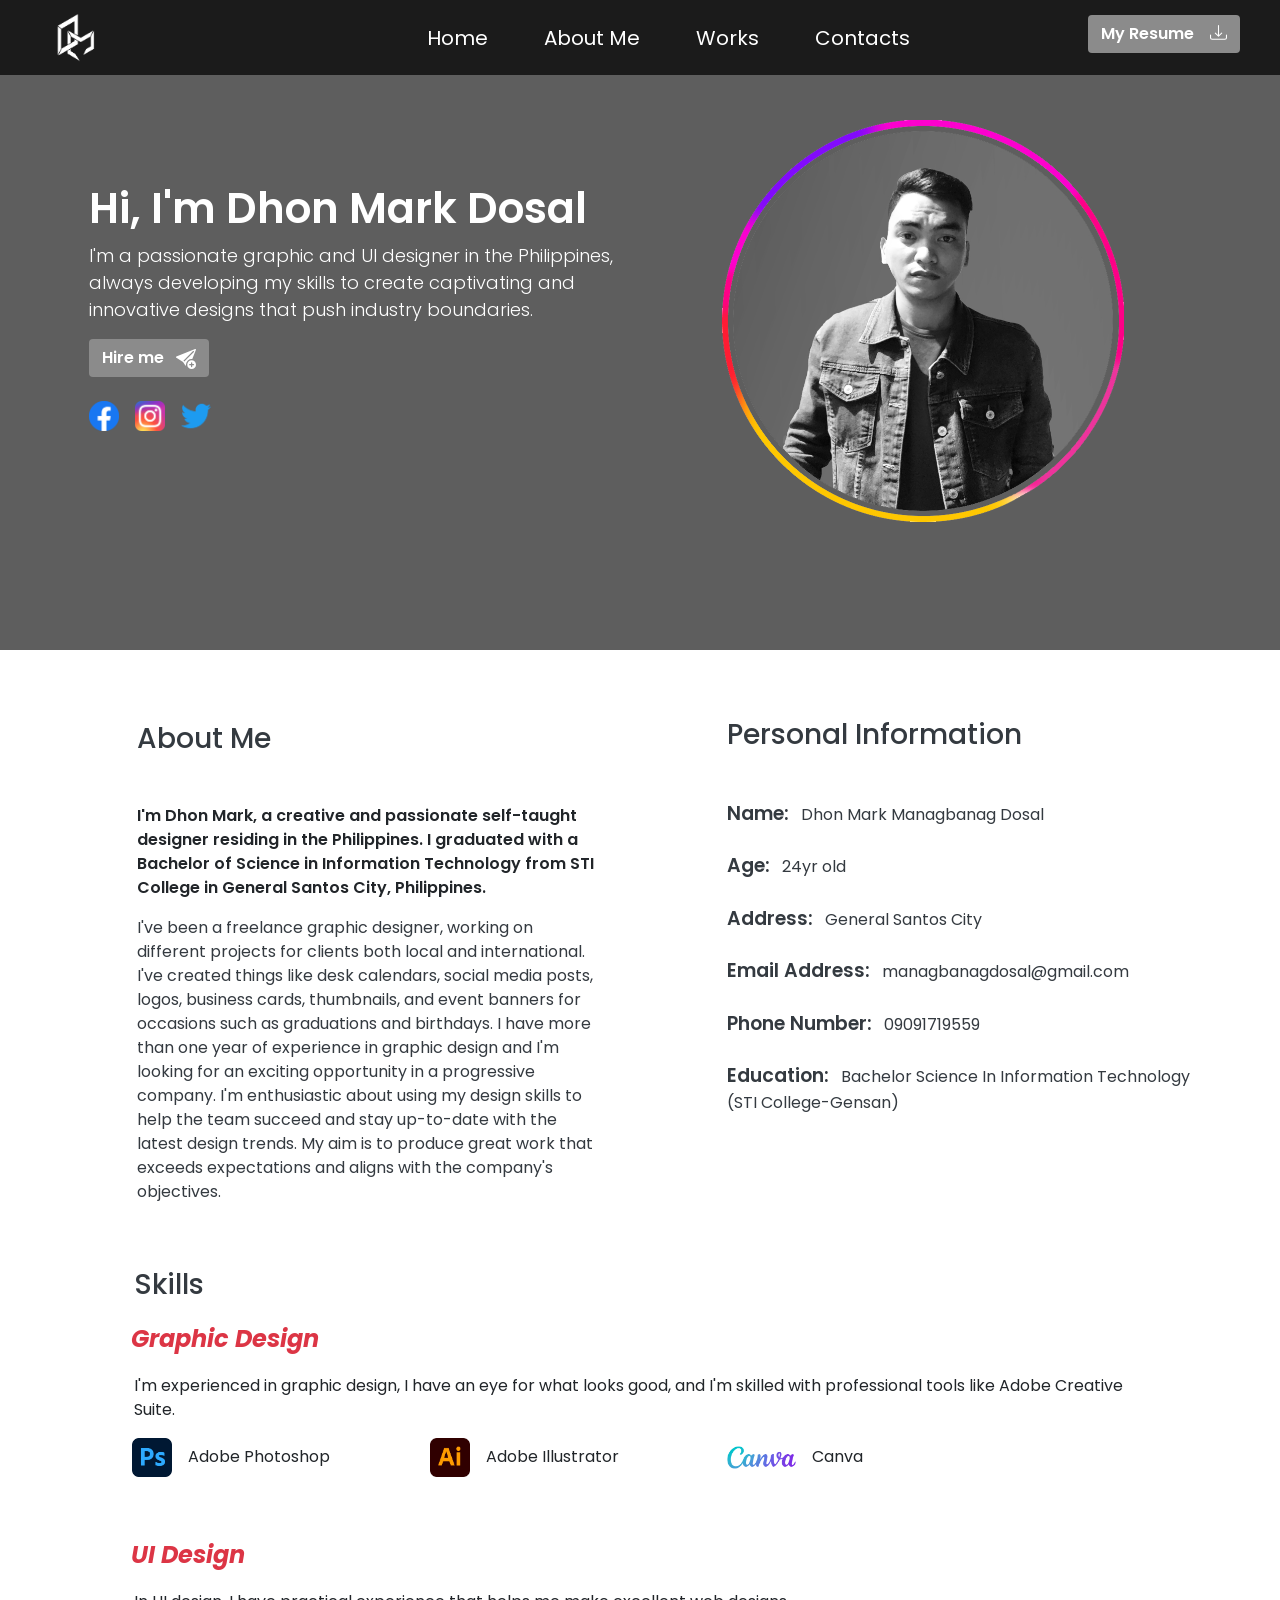
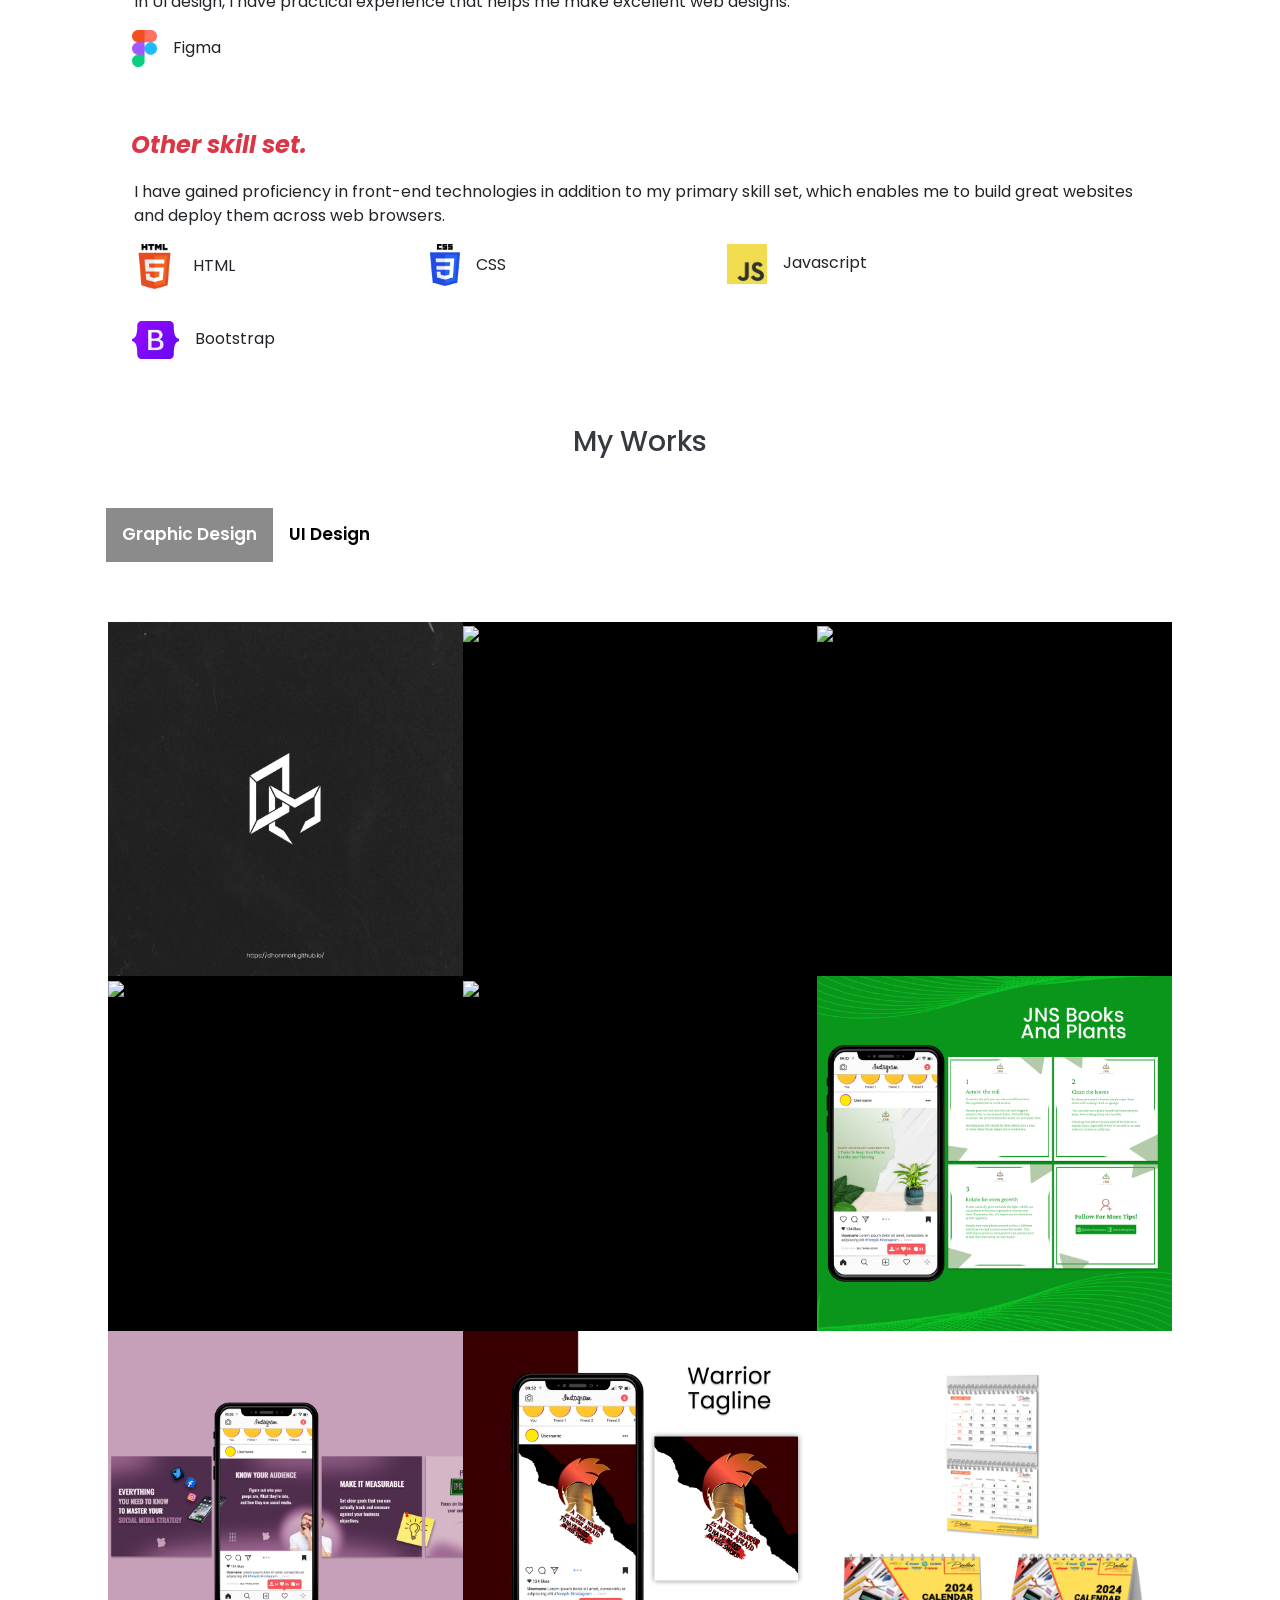
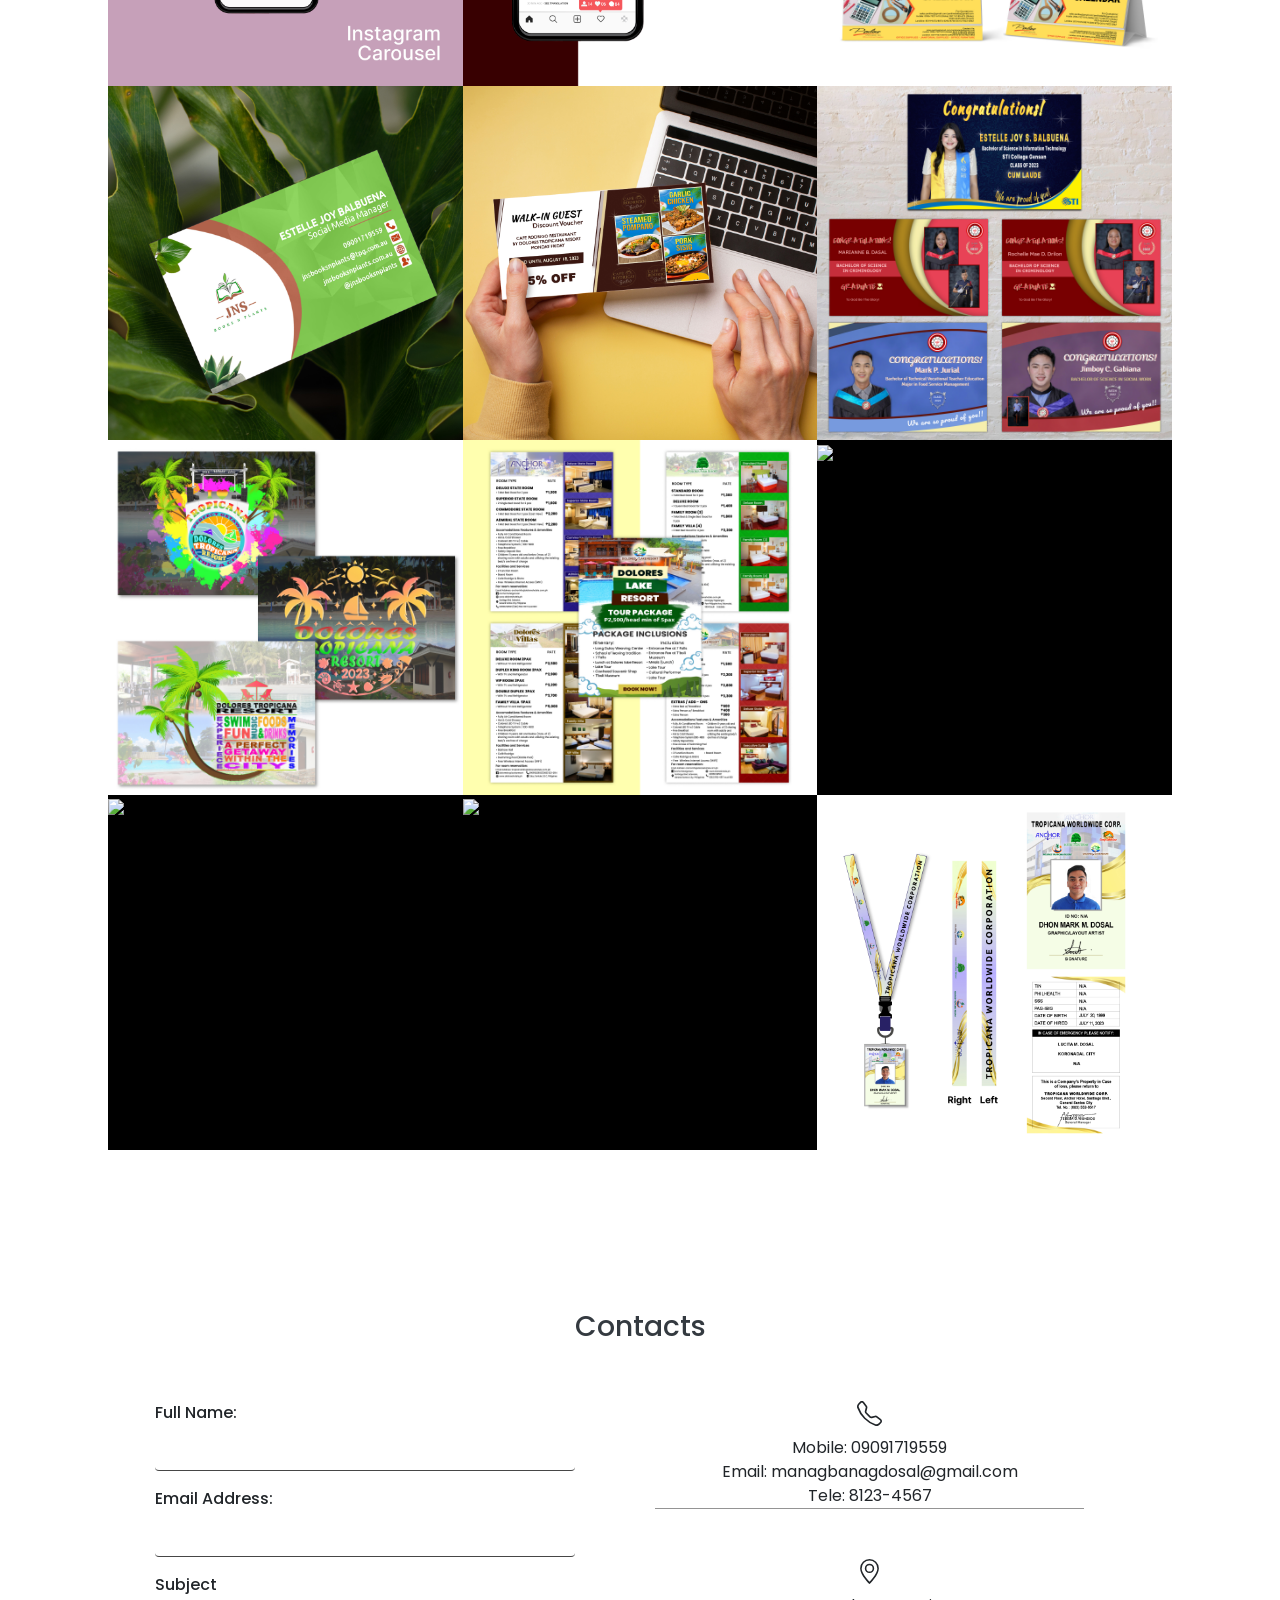
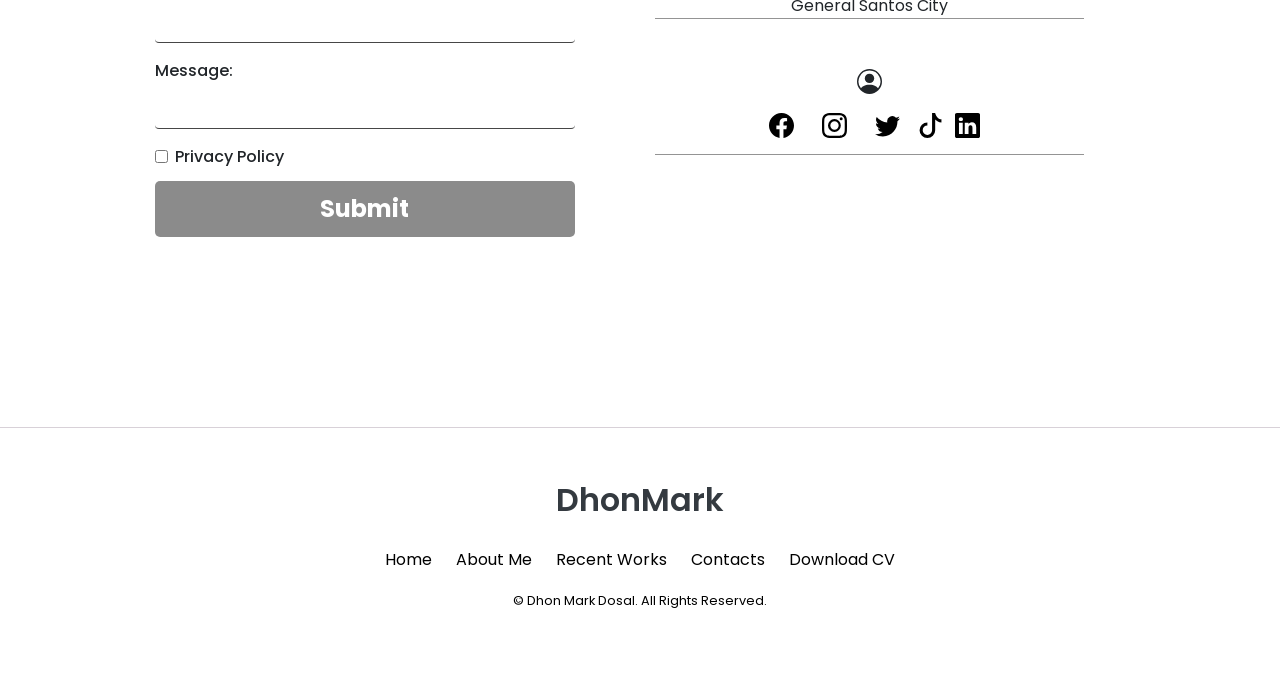
==== commit 15219dc1: "new file html updates" ====
--- a/index.html
+++ b/index.html
@@ -242,6 +242,59 @@
   
           <div class="container">
             <div class="row no-gutters">
+
+                <!-- Dhon Mark Branding -->
+
+                <div class="col-md-6 col-lg-4 item zoom-on-hover">
+                  <a class="lightbox" data-toggle="modal" data-target="#exampleModalLong__personalbrand">
+
+                      <!-- Modal -->
+                      <div class="modal fade" id="exampleModalLong__personalbrand" tabindex="-1" role="dialog"
+                          aria-labelledby="exampleModalLongTitle" aria-hidden="true">
+                          <div class="modal-dialog" role="document">
+                              <div class="modal-content"
+                                  style="margin-top: 80px; background-color: #ffffff00; border: 0px">
+                                  <div class="modal-header" style="border: 0px">
+                                      <button type="button" class="close " data-dismiss="modal"
+                                          aria-label="Close">
+                                          <span aria-hidden="true">&times;</span>
+                                      </button>
+                                  </div>
+                                  <div class="modal-body">
+                                      <img class="img-fluid" src="images/Social Media Post Images/Personal Branding/Personal Brand Main Slide.jpg">
+                                      <img class="img-fluid my-2" src="images/Social Media Post Images/Personal Branding/Slide - 1.jpg">
+                                      <img class="img-fluid" src="images/Social Media Post Images/Personal Branding/Slide - 2.jpg">
+                                      <img class="img-fluid my-2" src="images/Social Media Post Images/Personal Branding/Slide - 3.jpg">
+                                      <img class="img-fluid" src="images/Social Media Post Images/Personal Branding/Slide - 4.jpg"> 
+                                      <img class="img-fluid my-2" src="images/Social Media Post Images/Personal Branding/Slide - 5.jpg"> 
+                                      <img class="img-fluid" src="images/Social Media Post Images/Personal Branding/Slide - 6.jpg"> 
+                                      <img class="img-fluid my-2" src="images/Social Media Post Images/Personal Branding/Slide - 7.jpg">
+                                      <img class="img-fluid my-2" src="images/Social Media Post Images/Personal Branding/Slide - 8.jpg">
+                                      <img class="img-fluid my-2" src="images/Social Media Post Images/Personal Branding/Slide - 9.jpg">
+                                      <img class="img-fluid my-2" src="images/Social Media Post Images/Personal Branding/Slide - 10.jpg">
+                                      <img class="img-fluid my-2" src="images/Social Media Post Images/Personal Branding/Slide - 11.jpg">
+                                      <img class="img-fluid my-2" src="images/Social Media Post Images/Personal Branding/Slide - 12.jpg">
+                                      <img class="img-fluid my-2" src="images/Social Media Post Images/Personal Branding/Slide - 13.jpg">
+                                      <img class="img-fluid my-2" src="images/Social Media Post Images/Personal Branding/Slide - 14.jpg">
+                                      <h5 class=" mt-4 text-center text-light">
+                                          Would you like to include me in your upcoming projects?
+                                      </h5>
+                                  </div>
+                                  <div class="modal-footer" style="border: 0px;">
+                                      <button type="button" class="btn btn-primary" style="background-color: #16123f; left: 15px;
+                                      right: 15px; position: absolute;">Hire me</button> <br>
+                                  </div>
+                              </div>
+                          </div>
+                      </div>
+                      <img class="img-fluid image" src="images/Social Media Post Images/Personal Branding/Slide - 1.jpg"
+                          style="cursor: pointer;">
+                        <span class="description d-flex justify-content-between">
+                          <span class="description-heading text-left">Personal Branding</span>
+                          <span class="d-flex align-items-center justify-content-center"><img class="tools_img" src="./images/Description Logo/illustrator-logo.png" width="35"></span>
+                        </span>
+                  </a>
+              </div>
   
                 <!-- Dolores Hotels and Resort Images Section -->
   
@@ -934,6 +987,7 @@
                             <img class="img-fluid" src="images/Printing Material Design/Poster/Poster - Estelle Brutalism.jpg">
                             <img class="img-fluid my-2" src="images/Printing Material Design/Poster/Poster - Marconians Brutals Design.jpg">
                             <img class="img-fluid" src="images/Printing Material Design/Poster/Poster - Marconians Brutalism.jpg">
+                            <img class="img-fluid my-2" src="images/Printing Material Design/Poster/Poster - Estelle Joy ii.jpg">
                             <h5 class=" mt-4 text-center text-light">
                                 Would you like to include me in your upcoming projects?
                             </h5>
@@ -949,6 +1003,50 @@
                 style="cursor: pointer;">
               <span class="description d-flex justify-content-between">
                 <span class="description-heading text-left">Poster Design</span>
+                <span class="d-flex align-items-center justify-content-center"><img class="tools_img" src="./images/Description Logo/photoshop-logo.png" width="35"></span>
+              </span>
+        </a>
+      </div>
+
+
+      <!-- Company ID Images -->
+    
+      <div class="col-md-6 col-lg-4 item zoom-on-hover">
+        <a class="lightbox" data-toggle="modal" data-target="#exampleModalLong__companyid">
+  
+            <!-- Modal -->
+            <div class="modal fade" id="exampleModalLong__companyid" tabindex="-1" role="dialog"
+                aria-labelledby="exampleModalLongTitle" aria-hidden="true">
+                <div class="modal-dialog" role="document">
+                    <div class="modal-content"
+                        style="margin-top: 80px; background-color: #ffffff00; border: 0px">
+                        <div class="modal-header" style="border: 0px">
+                            <button type="button" class="close " data-dismiss="modal"
+                                aria-label="Close">
+                                <span aria-hidden="true">&times;</span>
+                            </button>
+                        </div>
+                        <div class="modal-body">
+                            <img class="img-fluid" src="images/Printing Material Design/Dolores Hotels And Resorts ID Card/Dolores Hotels and Resort Company ID - Main Slide.jpg">
+                            <img class="img-fluid my-2" src="images/Printing Material Design/Dolores Hotels And Resorts ID Card/Dolores Hotels and Resort Company ID Design.jpg">
+                            <img class="img-fluid" src="images/Printing Material Design/Dolores Hotels And Resorts ID Card/Dolores Hotels and Resort Lanyard.jpg">
+                            <img class="img-fluid my-2" src="images/Printing Material Design/Dolores Hotels And Resorts ID Card/Dolores Hotels and Resort Company ID - Front.jpg">
+                            <img class="img-fluid" src="images/Printing Material Design/Dolores Hotels And Resorts ID Card/Dolores Hotels and Resort Company ID - Back.jpg">
+                            <h5 class=" mt-4 text-center text-light">
+                                Would you like to include me in your upcoming projects?
+                            </h5>
+                        </div>
+                        <div class="modal-footer" style="border: 0px;">
+                            <button type="button" class="btn btn-primary" style="background-color: #16123f; left: 15px;
+                            right: 15px; position: absolute;">Hire me</button> <br>
+                        </div>
+                    </div>
+                </div>
+            </div>
+            <img class="img-fluid image" src="images/Printing Material Design/Dolores Hotels And Resorts ID Card/Dolores Hotels and Resort Company ID Design.jpg"
+                style="cursor: pointer;">
+              <span class="description d-flex justify-content-between">
+                <span class="description-heading text-left">Company ID card - Dolores <br>Hotels and Resorts</span>
                 <span class="d-flex align-items-center justify-content-center"><img class="tools_img" src="./images/Description Logo/photoshop-logo.png" width="35"></span>
               </span>
         </a>
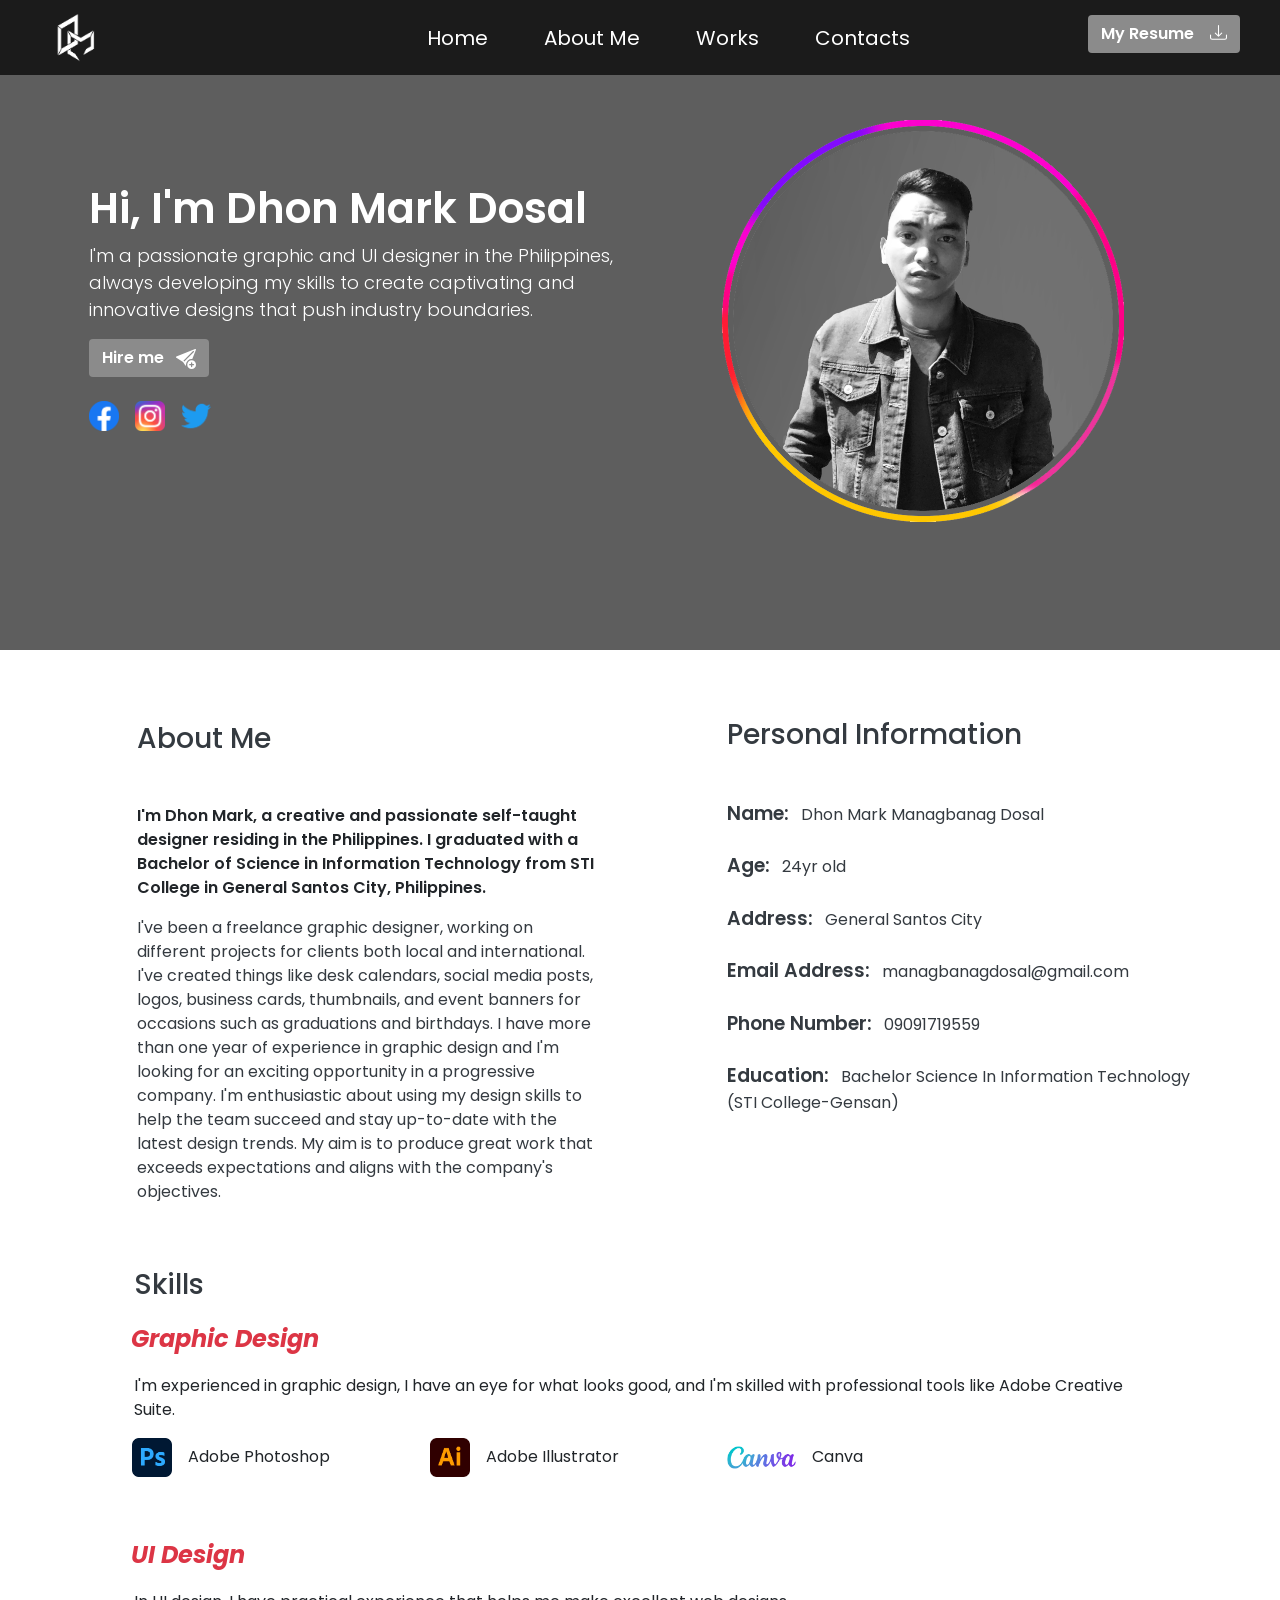
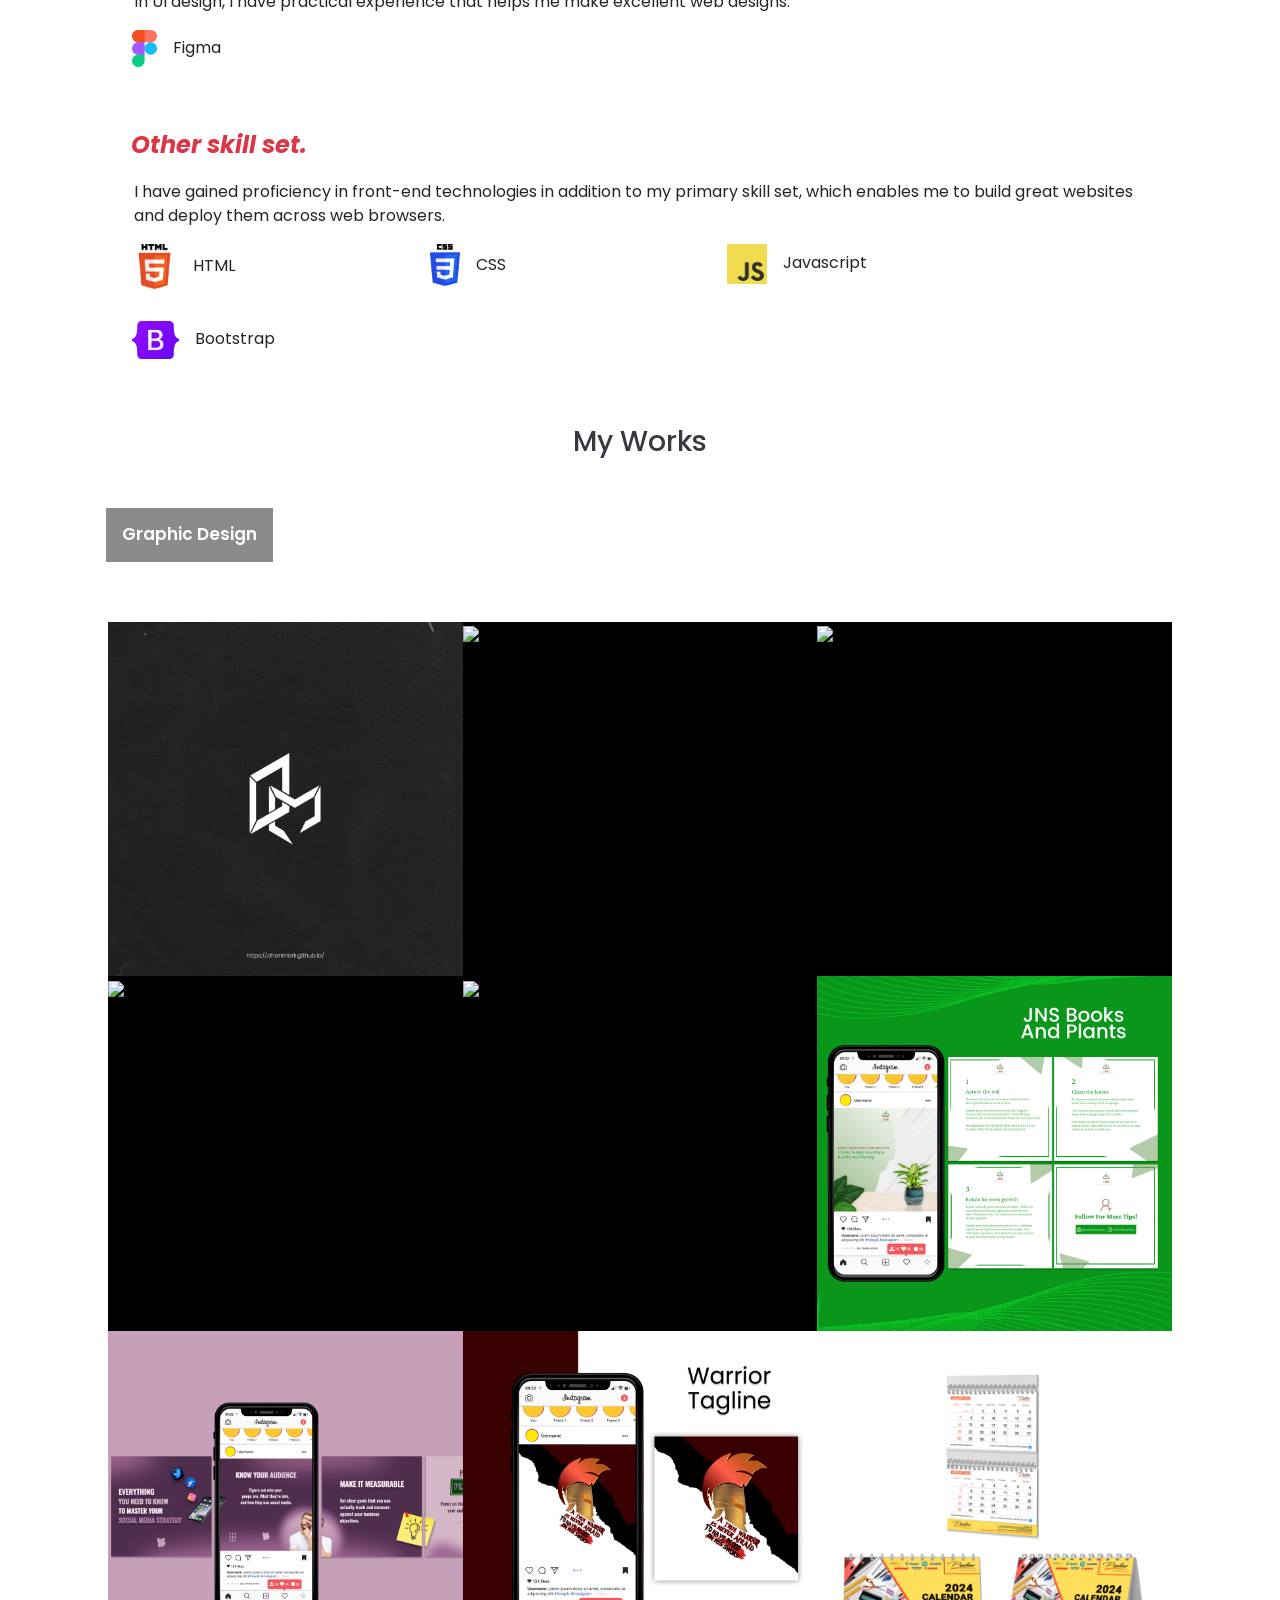
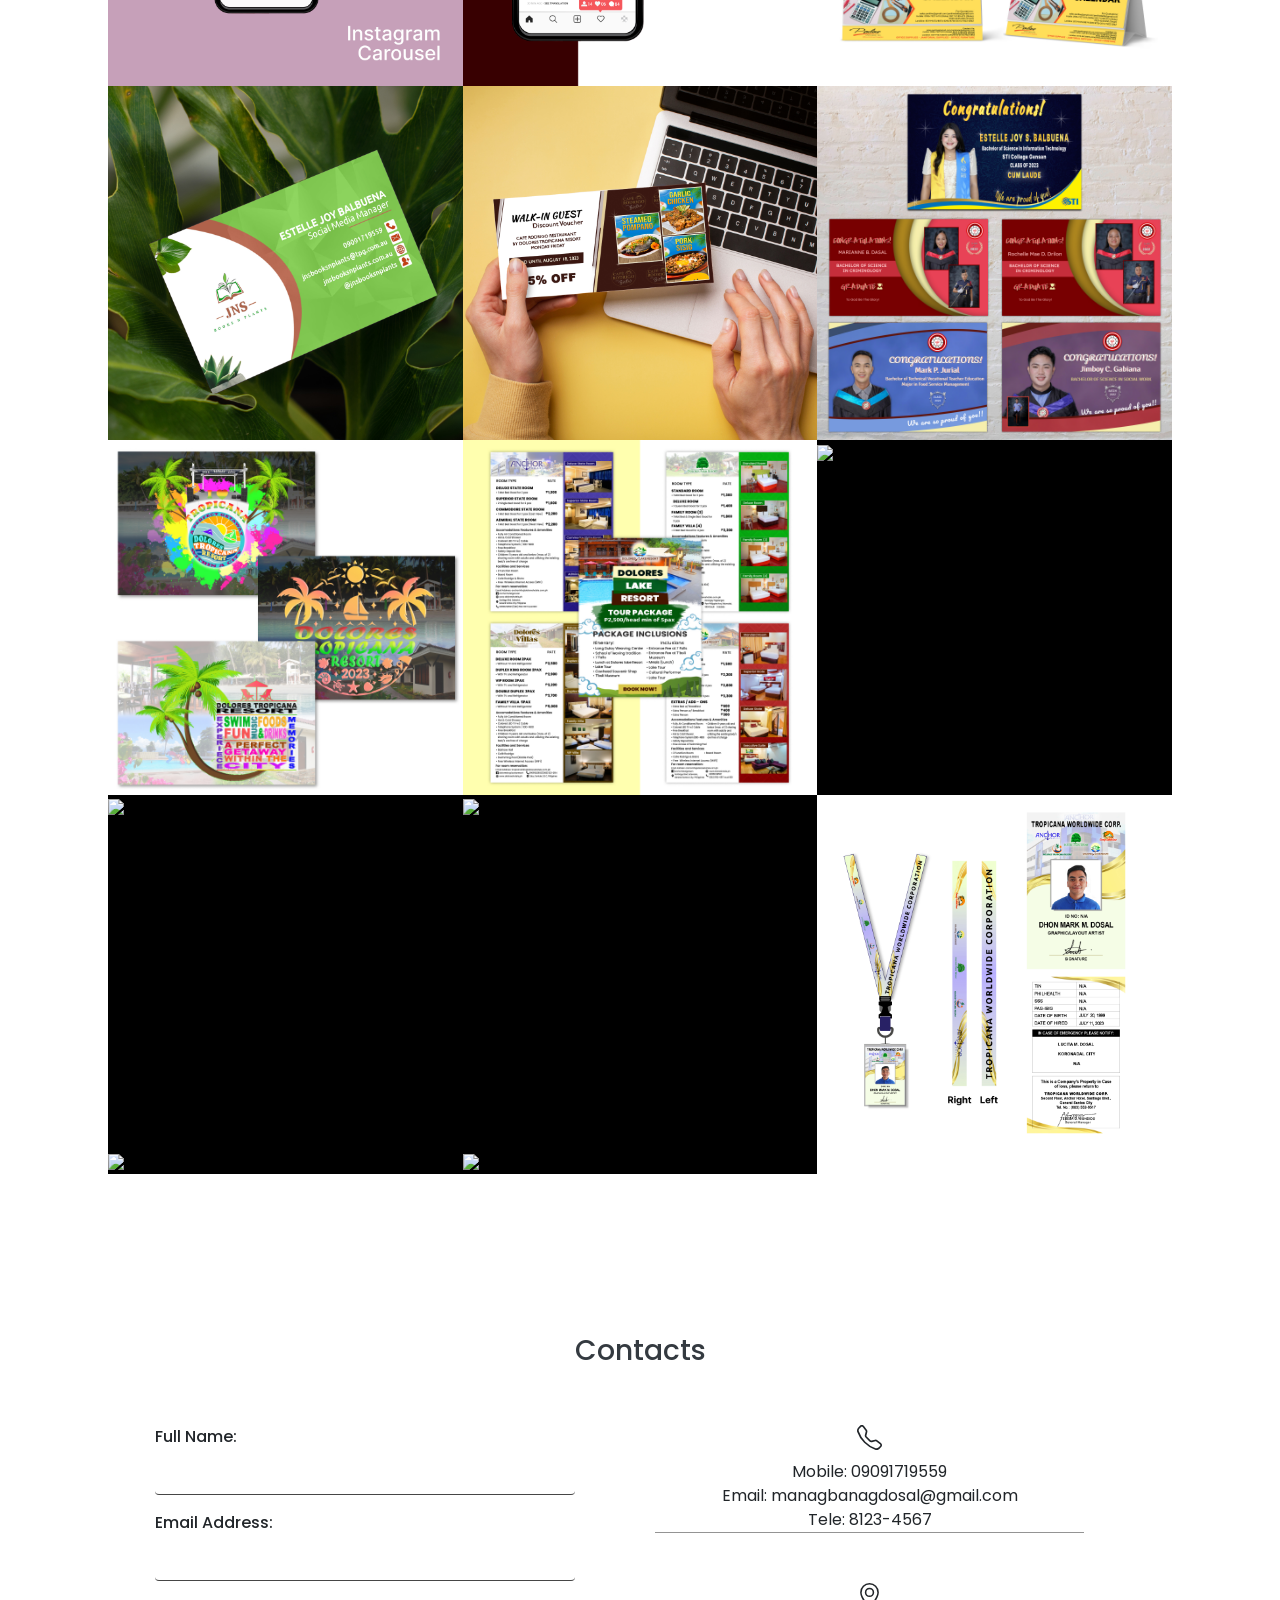
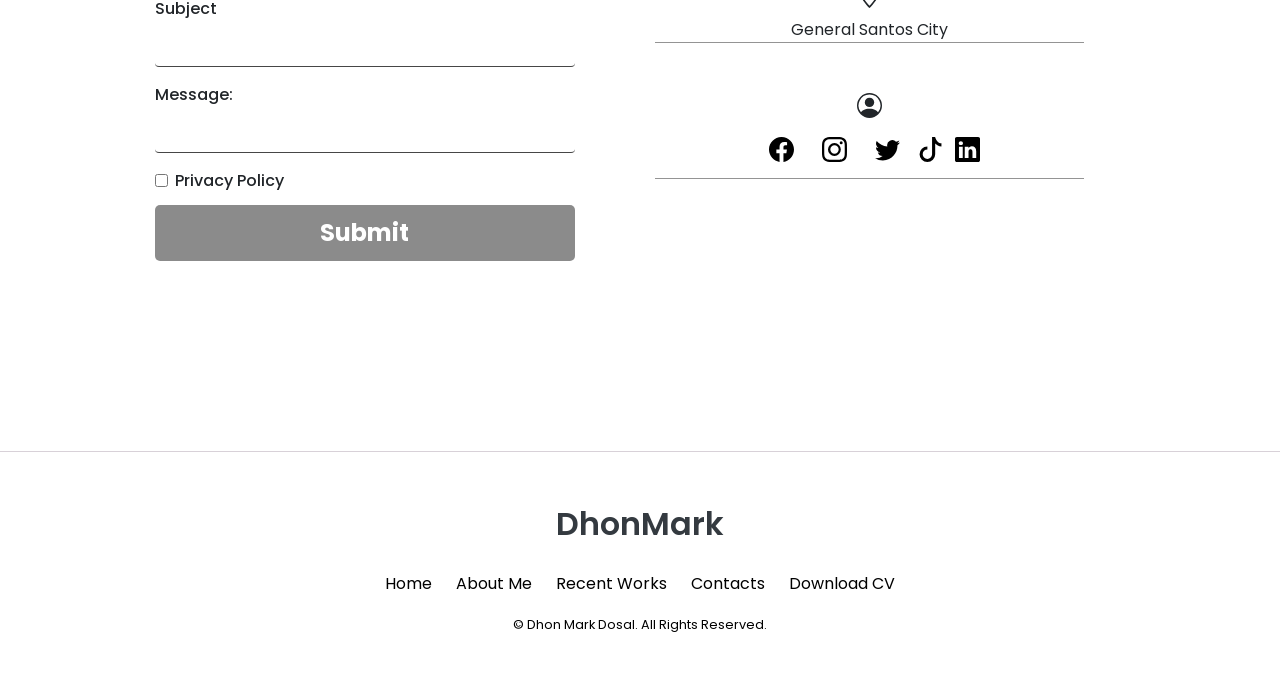
==== commit b05a7a0b: "new html" ====
--- a/index.html
+++ b/index.html
@@ -232,7 +232,7 @@
 
       <div class="tab">
         <button class="tablinks active" onclick="openTab(event, 'workOne')">Graphic Design</button>
-        <button class="tablinks " onclick="openTab(event, 'workTwo')">UI Design</button>
+        <!-- <button class="tablinks " onclick="openTab(event, 'workTwo')">UI Design</button> -->
       </div>
         
         <!-- Graphic Design Portfolio Section -->
@@ -269,13 +269,13 @@
                                       <img class="img-fluid my-2" src="images/Social Media Post Images/Personal Branding/Slide - 5.jpg"> 
                                       <img class="img-fluid" src="images/Social Media Post Images/Personal Branding/Slide - 6.jpg"> 
                                       <img class="img-fluid my-2" src="images/Social Media Post Images/Personal Branding/Slide - 7.jpg">
-                                      <img class="img-fluid my-2" src="images/Social Media Post Images/Personal Branding/Slide - 8.jpg">
+                                      <img class="img-fluid" src="images/Social Media Post Images/Personal Branding/Slide - 8.jpg">
                                       <img class="img-fluid my-2" src="images/Social Media Post Images/Personal Branding/Slide - 9.jpg">
-                                      <img class="img-fluid my-2" src="images/Social Media Post Images/Personal Branding/Slide - 10.jpg">
+                                      <img class="img-fluid" src="images/Social Media Post Images/Personal Branding/Slide - 10.jpg">
                                       <img class="img-fluid my-2" src="images/Social Media Post Images/Personal Branding/Slide - 11.jpg">
-                                      <img class="img-fluid my-2" src="images/Social Media Post Images/Personal Branding/Slide - 12.jpg">
+                                      <img class="img-fluid" src="images/Social Media Post Images/Personal Branding/Slide - 12.jpg">
                                       <img class="img-fluid my-2" src="images/Social Media Post Images/Personal Branding/Slide - 13.jpg">
-                                      <img class="img-fluid my-2" src="images/Social Media Post Images/Personal Branding/Slide - 14.jpg">
+                                      <img class="img-fluid" src="images/Social Media Post Images/Personal Branding/Slide - 14.jpg">
                                       <h5 class=" mt-4 text-center text-light">
                                           Would you like to include me in your upcoming projects?
                                       </h5>
@@ -1047,6 +1047,94 @@
                 style="cursor: pointer;">
               <span class="description d-flex justify-content-between">
                 <span class="description-heading text-left">Company ID card - Dolores <br>Hotels and Resorts</span>
+                <span class="d-flex align-items-center justify-content-center"><img class="tools_img" src="./images/Description Logo/photoshop-logo.png" width="35"></span>
+              </span>
+        </a>
+      </div>
+
+      <!-- DTR Entrance Arch Section -->
+    
+      <div class="col-md-6 col-lg-4 item zoom-on-hover">
+        <a class="lightbox" data-toggle="modal" data-target="#exampleModalLong__entrance_arch">
+  
+            <!-- Modal -->
+            <div class="modal fade" id="exampleModalLong__entrance_arch" tabindex="-1" role="dialog"
+                aria-labelledby="exampleModalLongTitle" aria-hidden="true">
+                <div class="modal-dialog" role="document">
+                    <div class="modal-content"
+                        style="margin-top: 80px; background-color: #ffffff00; border: 0px">
+                        <div class="modal-header" style="border: 0px">
+                            <button type="button" class="close " data-dismiss="modal"
+                                aria-label="Close">
+                                <span aria-hidden="true">&times;</span>
+                            </button>
+                        </div>
+                        <div class="modal-body">
+                            <img class="img-fluid" src="images/Printing Material Design/Dolores Tropicana Resort Main Entrance Design/DTR Entrance Arch Main Slide.jpg">
+                            <img class="img-fluid my-2" src="images/Printing Material Design/Dolores Tropicana Resort Main Entrance Design/DTR Entrance Arch Design - Mockup (Front).png">
+                            <img class="img-fluid" src="images/Printing Material Design/Dolores Tropicana Resort Main Entrance Design/DTR Entrance Arch Design - Mockup (Back).png">
+                            <img class="img-fluid my-2" src="images/Printing Material Design/Dolores Tropicana Resort Main Entrance Design/Dolores Tropicana Resort Main Gate Entrance Design - Front.jpg">
+                            <img class="img-fluid" src="images/Printing Material Design/Dolores Tropicana Resort Main Entrance Design/Dolores Tropicana Resort Main Gate Entrance Design - Back.png">
+                            <img class="img-fluid my-2" src="images/Printing Material Design/Dolores Tropicana Resort Main Entrance Design/Dolores Tropicana Resort Main Gate Entrance Design - Front_Right.jpg">
+                            <img class="img-fluid" src="images/Printing Material Design/Dolores Tropicana Resort Main Entrance Design/Dolores Tropicana Resort Main Gate Entrance Design - Front_Left.jpg">
+                            <img class="img-fluid my-2" src="images/Printing Material Design/Dolores Tropicana Resort Main Entrance Design/Dolores Tropicana Resort Main Gate Entrance Design - Back_Right.jpg">
+                            <img class="img-fluid" src="images/Printing Material Design/Dolores Tropicana Resort Main Entrance Design/Dolores Tropicana Resort Main Gate Entrance Design - Back_Left.jpg">
+                            <h5 class=" mt-4 text-center text- light">
+                                Would you like to include me in your upcoming projects?
+                            </h5>
+                        </div>
+                        <div class="modal-footer" style="border: 0px;">
+                            <button type="button" class="btn btn-primary" style="background-color: #16123f; left: 15px;
+                            right: 15px; position: absolute;">Hire me</button> <br>
+                        </div>
+                    </div>
+                </div>
+            </div>
+            <img class="img-fluid image" src="images/Printing Material Design/Dolores Tropicana Resort Main Entrance Design/DTR Entrance Arch Design - Mockup (Front).png"
+                style="cursor: pointer;">
+              <span class="description d-flex justify-content-between">
+                <span class="description-heading text-left">Entrance Arch - Dolores Tropicana Resort</span>
+                <span class="d-flex align-items-center justify-content-center"><img class="tools_img" src="./images/Description Logo/photoshop-logo.png" width="35"></span>
+              </span>
+        </a>
+      </div>
+
+      <!-- DHR Tshirt Section -->
+    
+      <div class="col-md-6 col-lg-4 item zoom-on-hover">
+        <a class="lightbox" data-toggle="modal" data-target="#exampleModalLong__company_uniform">
+  
+            <!-- Modal -->
+            <div class="modal fade" id="exampleModalLong__company_uniform" tabindex="-1" role="dialog"
+                aria-labelledby="exampleModalLongTitle" aria-hidden="true">
+                <div class="modal-dialog" role="document">
+                    <div class="modal-content"
+                        style="margin-top: 80px; background-color: #ffffff00; border: 0px">
+                        <div class="modal-header" style="border: 0px">
+                            <button type="button" class="close " data-dismiss="modal"
+                                aria-label="Close">
+                                <span aria-hidden="true">&times;</span>
+                            </button>
+                        </div>
+                        <div class="modal-body">
+                            <img class="img-fluid my-2" src="images/Printing Material Design/Dolores Hotels and Resorts Employee Uniform/Dolores Hotels And Resorts Employee Uniform Main Slide.jpg">
+                            <img class="img-fluid" src="images/Printing Material Design/Dolores Hotels and Resorts Employee Uniform/Dolores Hotels And Resorts Company Uniform Design.jpg">
+                            <img class="img-fluid my-2" src="images/Printing Material Design/Dolores Hotels and Resorts Employee Uniform/Dolores Hotels And Resorts Employee Uniform Design.jpg">
+                            <h5 class=" mt-4 text-center text- light">
+                                Would you like to include me in your upcoming projects?
+                            </h5>
+                        </div>
+                        <div class="modal-footer" style="border: 0px;">
+                            <button type="button" class="btn btn-primary" style="background-color: #16123f; left: 15px;
+                            right: 15px; position: absolute;">Hire me</button> <br>
+                        </div>
+                    </div>
+                </div>
+            </div>
+            <img class="img-fluid image" src="images/Printing Material Design/Dolores Hotels and Resorts Employee Uniform/Dolores Hotels And Resorts Company Uniform Design.jpg"
+                style="cursor: pointer;">
+              <span class="description d-flex justify-content-between">
+                <span class="description-heading text-left">Company Uniform - Dolores Hotels and Resorts</span>
                 <span class="d-flex align-items-center justify-content-center"><img class="tools_img" src="./images/Description Logo/photoshop-logo.png" width="35"></span>
               </span>
         </a>
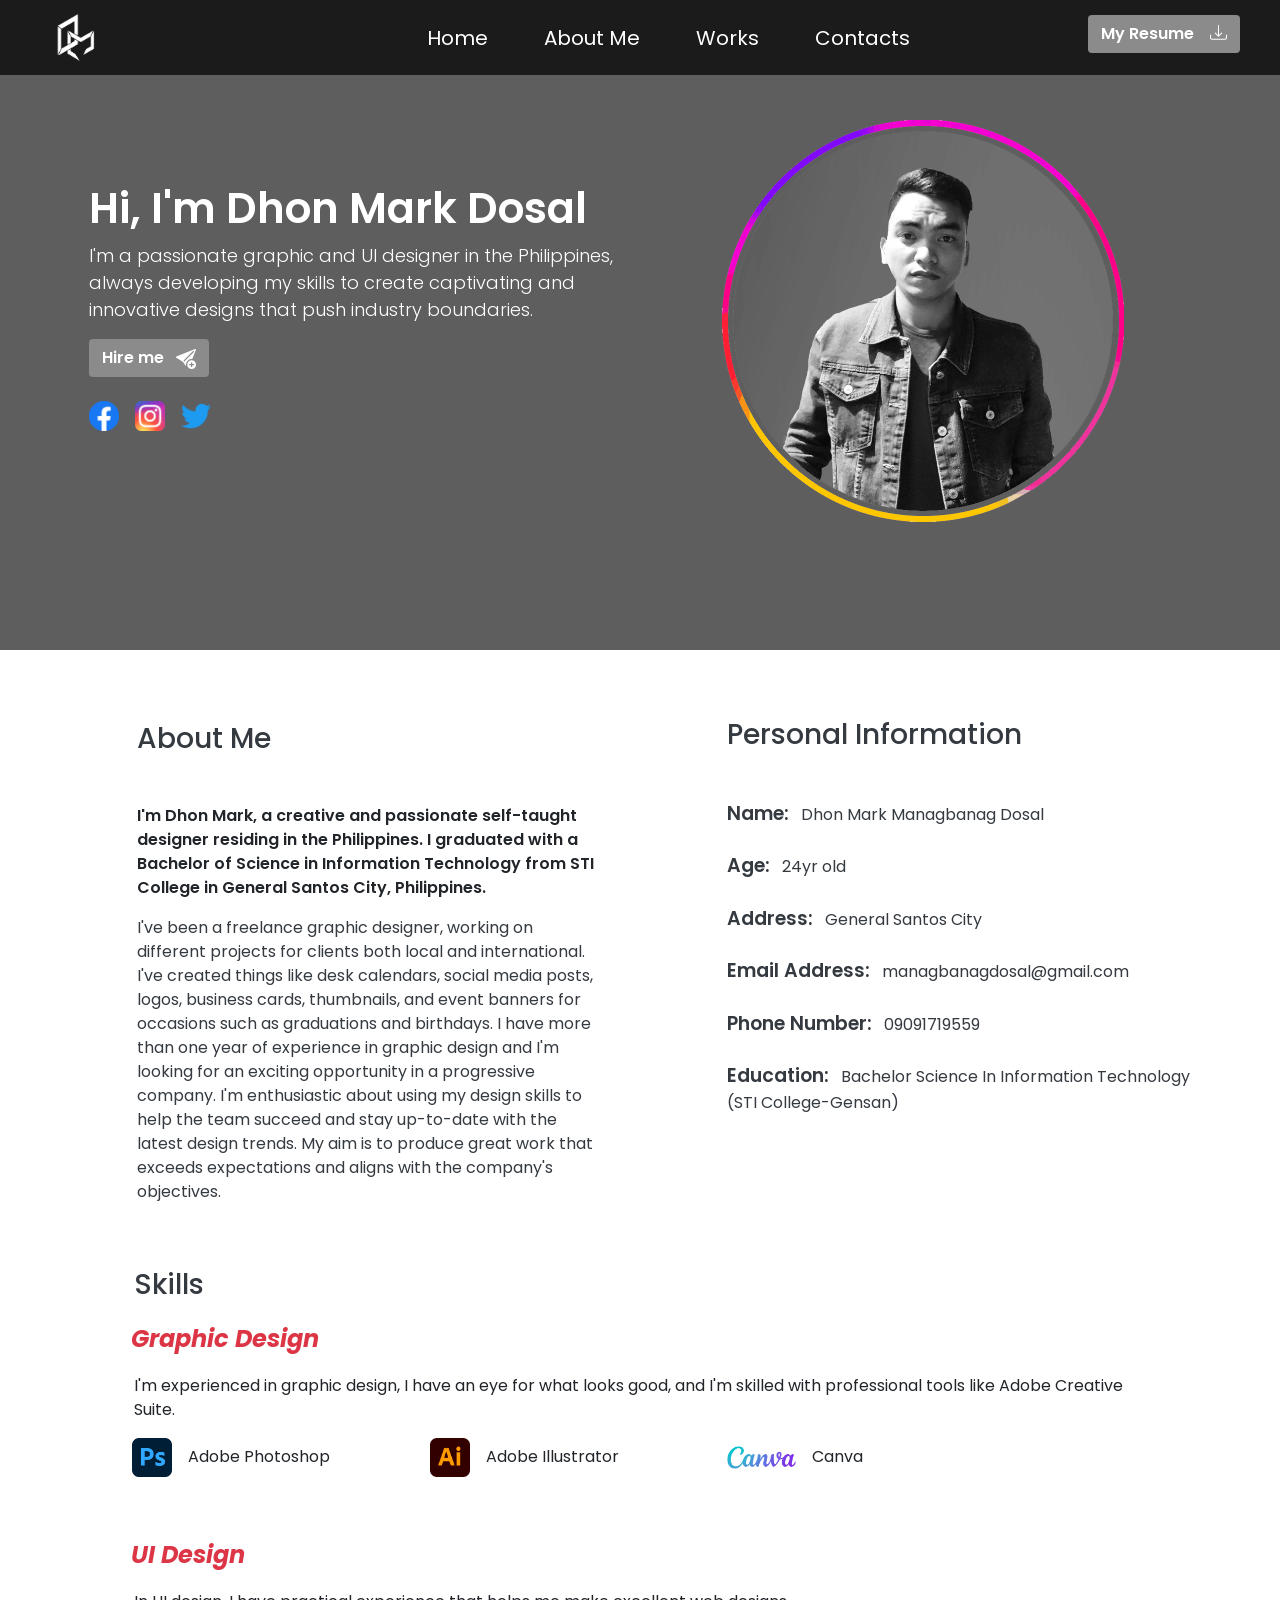
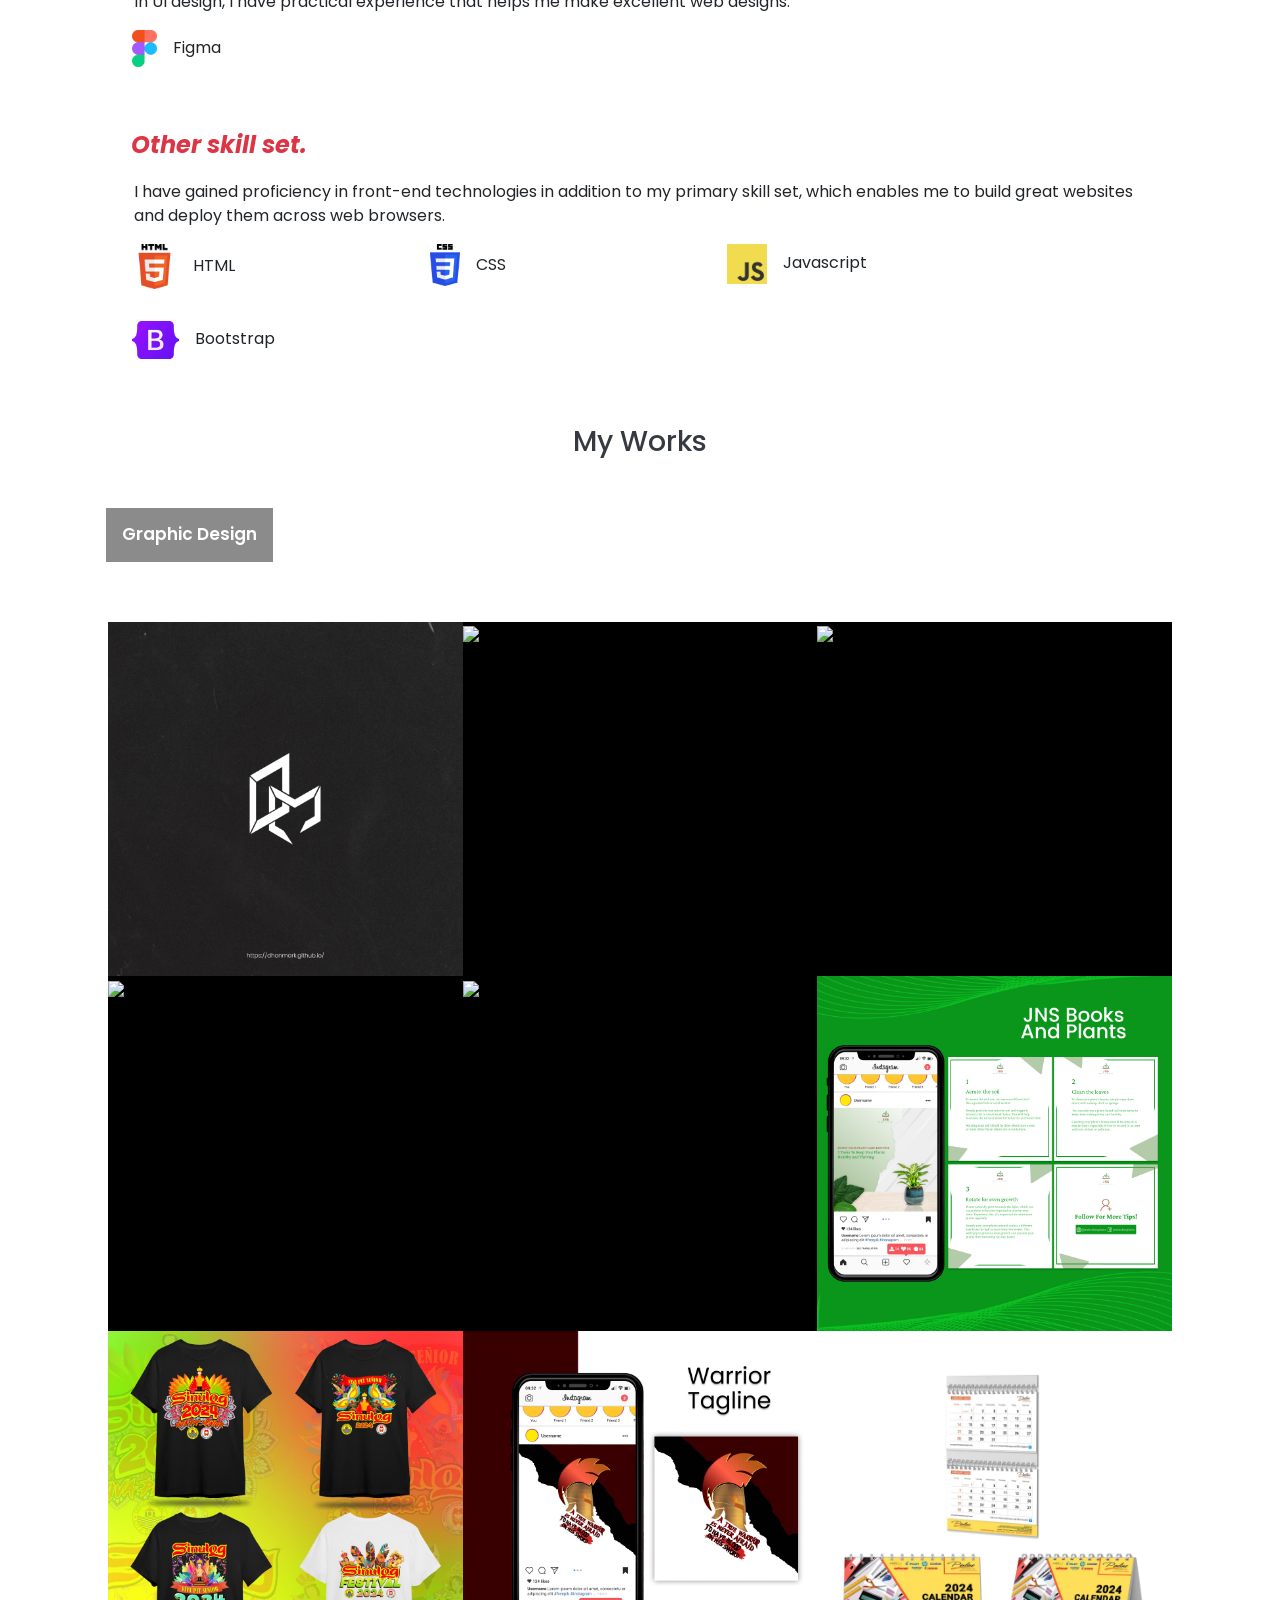
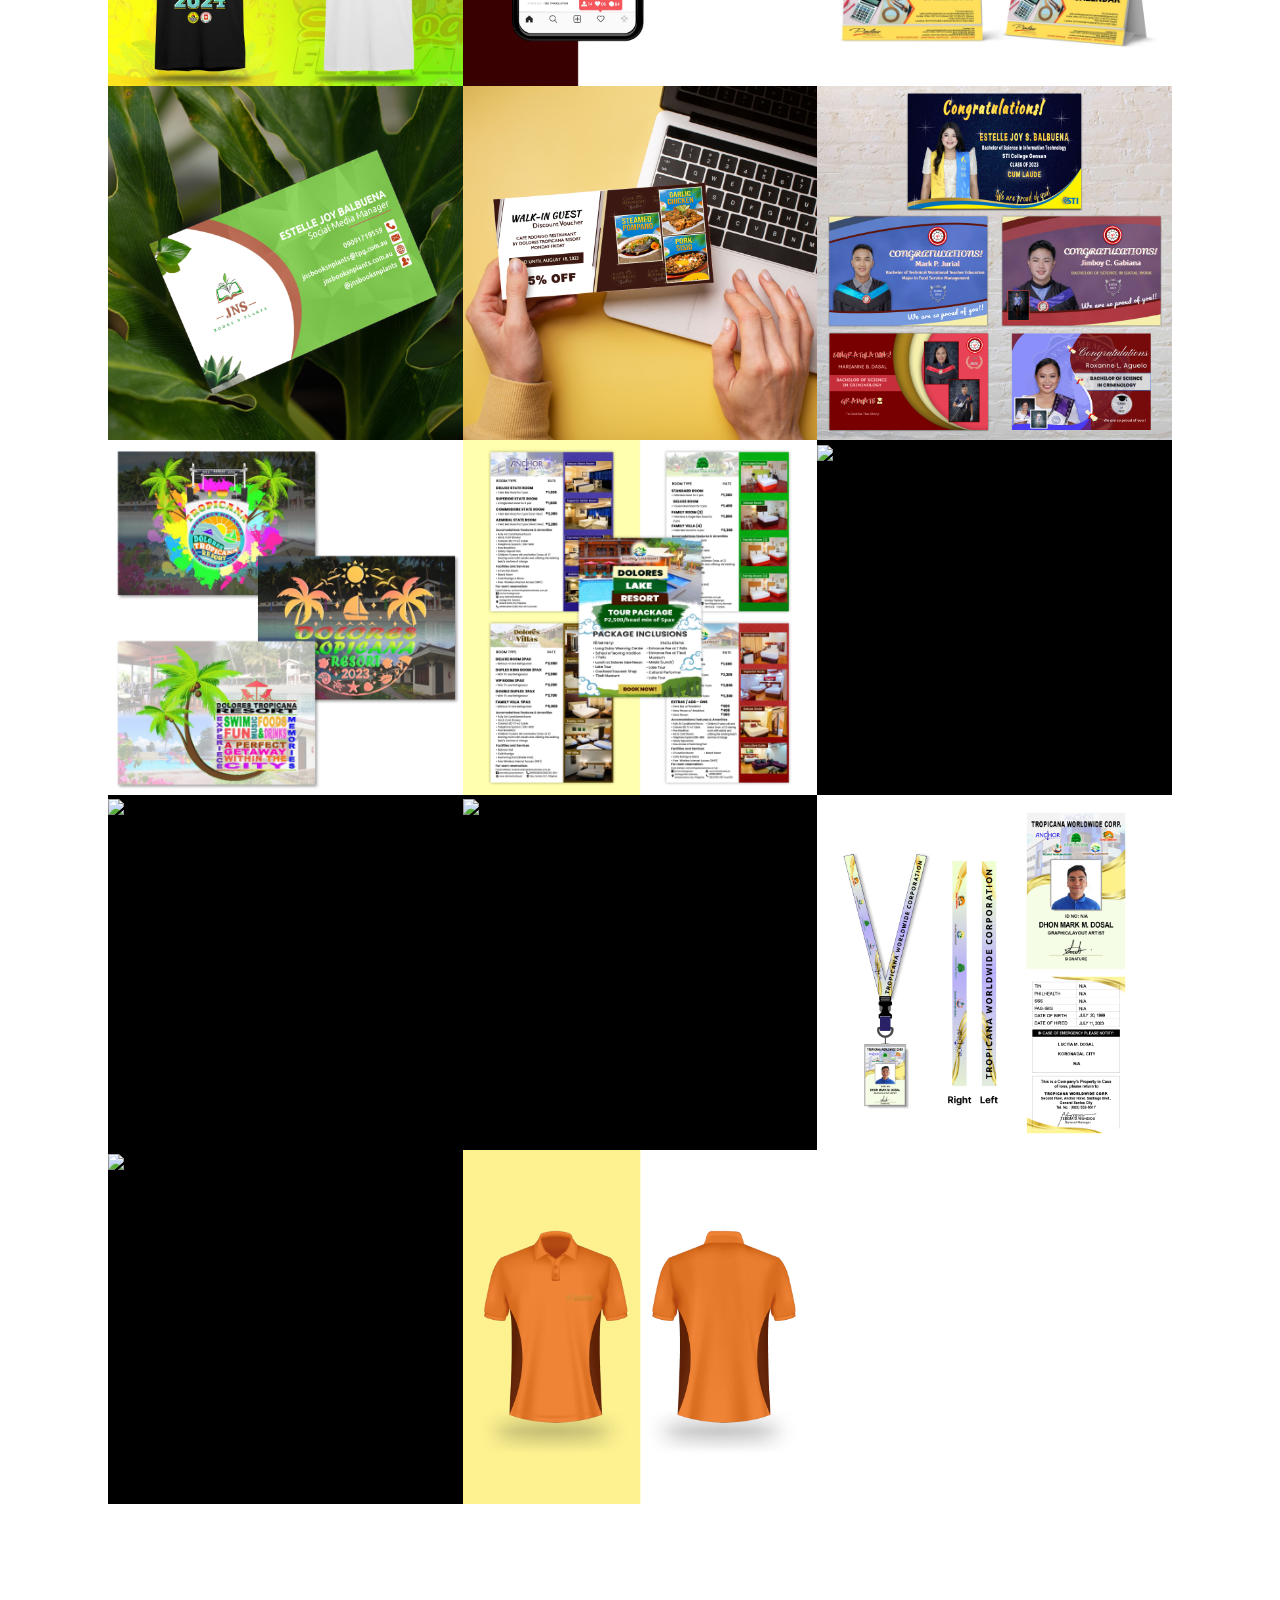
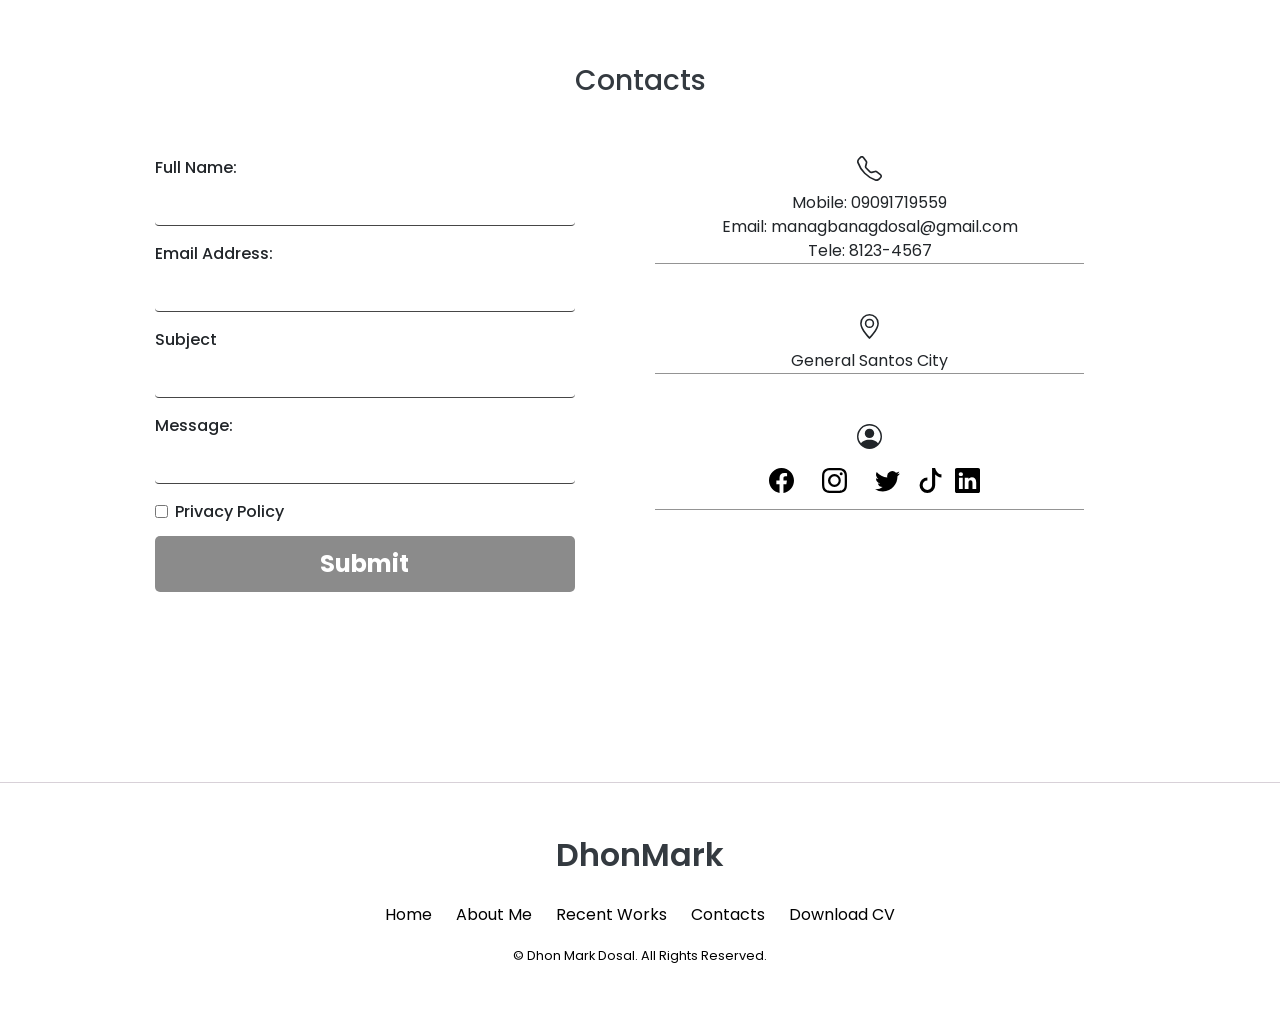
==== commit 589f008e: "new update 2024 portfolio" ====
--- a/index.html
+++ b/index.html
@@ -520,10 +520,10 @@
       <!-- Instagram Carousel Images Section -->
   
       <div class="col-md-6 col-lg-4 item zoom-on-hover">
-        <a class="lightbox" data-toggle="modal" data-target="#exampleModalLong__ig_carousel">
+        <a class="lightbox" data-toggle="modal" data-target="#exampleModalLong__sinulog_festival">
 
             <!-- Modal -->
-            <div class="modal fade" id="exampleModalLong__ig_carousel" tabindex="-1" role="dialog"
+            <div class="modal fade" id="exampleModalLong__sinulog_festival" tabindex="-1" role="dialog"
                 aria-labelledby="exampleModalLongTitle" aria-hidden="true">
                 <div class="modal-dialog" role="document">
                     <div class="modal-content"
@@ -535,16 +535,11 @@
                             </button>
                         </div>
                         <div class="modal-body">
-                            <img class="img-fluid" src="images/Social Media Post Images/Instagram Carousel Images/Instagram Carousel Main Slide.jpg">
-                            <img class="img-fluid my-2" src="images/Social Media Post Images/Instagram Carousel Images/Instagram Carousel.jpg">
-                            <img class="img-fluid" src="images/Social Media Post Images/Instagram Carousel Images/Instagram Carousel - Main Slide.png">
-                            <img class="img-fluid my-2" src="images/Social Media Post Images/Instagram Carousel Images/Instagram Carousel - Slide 2.png"> 
-                            <img class="img-fluid" src="images/Social Media Post Images/Instagram Carousel Images/Instagram Carousel - Slide 3.png">
-                            <img class="img-fluid my-2" src="images/Social Media Post Images/Instagram Carousel Images/Instagram Carousel - Slide 4.png">
-                            <img class="img-fluid" src="images/Social Media Post Images/Instagram Carousel Images/Instagram Carousel - Slide 5.png">
-                            <img class="img-fluid my-2" src="images/Social Media Post Images/Instagram Carousel Images/Instagram Carousel - Slide 6.png">
-                            <img class="img-fluid" src="images/Social Media Post Images/Instagram Carousel Images/Instagram Carousel - Slide 7.png">
-                            <img class="img-fluid my-2" src="images/Social Media Post Images/Instagram Carousel Images/Instagram Carousel - Slide 8.png">
+                            <img class="img-fluid" src="images/Printing Material Design/Sinulog Festival Tshirt/Sinulog Festival Tshirt Slide.jpg">
+                            <img class="img-fluid my-2" src="images/Printing Material Design/Sinulog Festival Tshirt/Sinulog Festival Tshirt Design-1.jpg">
+                            <img class="img-fluid" src="images/Printing Material Design/Sinulog Festival Tshirt/Sinulog Festival Tshirt Design-2.jpg">
+                            <img class="img-fluid my-2" src="images/Printing Material Design/Sinulog Festival Tshirt/Sinulog Festival Tshirt Design-3.jpg"> 
+                            <img class="img-fluid" src="images/Printing Material Design/Sinulog Festival Tshirt/Sinulog Festival Tshirt Design-4.jpg">
                             <h5 class=" mt-4 text-center text-light">
                                 Would you like to include me in your upcoming projects?
                             </h5>
@@ -556,11 +551,11 @@
                     </div>
                 </div>
             </div>
-            <img class="img-fluid image" src="images/Social Media Post Images/Instagram Carousel Images/Instagram Carousel.jpg"
+            <img class="img-fluid image" src="images/Printing Material Design/Sinulog Festival Tshirt/Sinulog Festival Tshirt.jpg"
                 style="cursor: pointer;">
               <span class="description d-flex justify-content-between">
-                <span class="description-heading text-left">Instagram Carousel - Socials <br>by Telly</span>
-                <span class="d-flex align-items-center justify-content-center"><img class="tools_img" src="./images/Description Logo/figma-logo.png" width="35"></span>
+                <span class="description-heading text-left">Sinulog Festival T-shirt</span>
+                <span class="d-flex align-items-center justify-content-center"><img class="tools_img" src="./images/Description Logo//photoshop-logo.png" width="35"></span>
               </span>
         </a>
     </div>
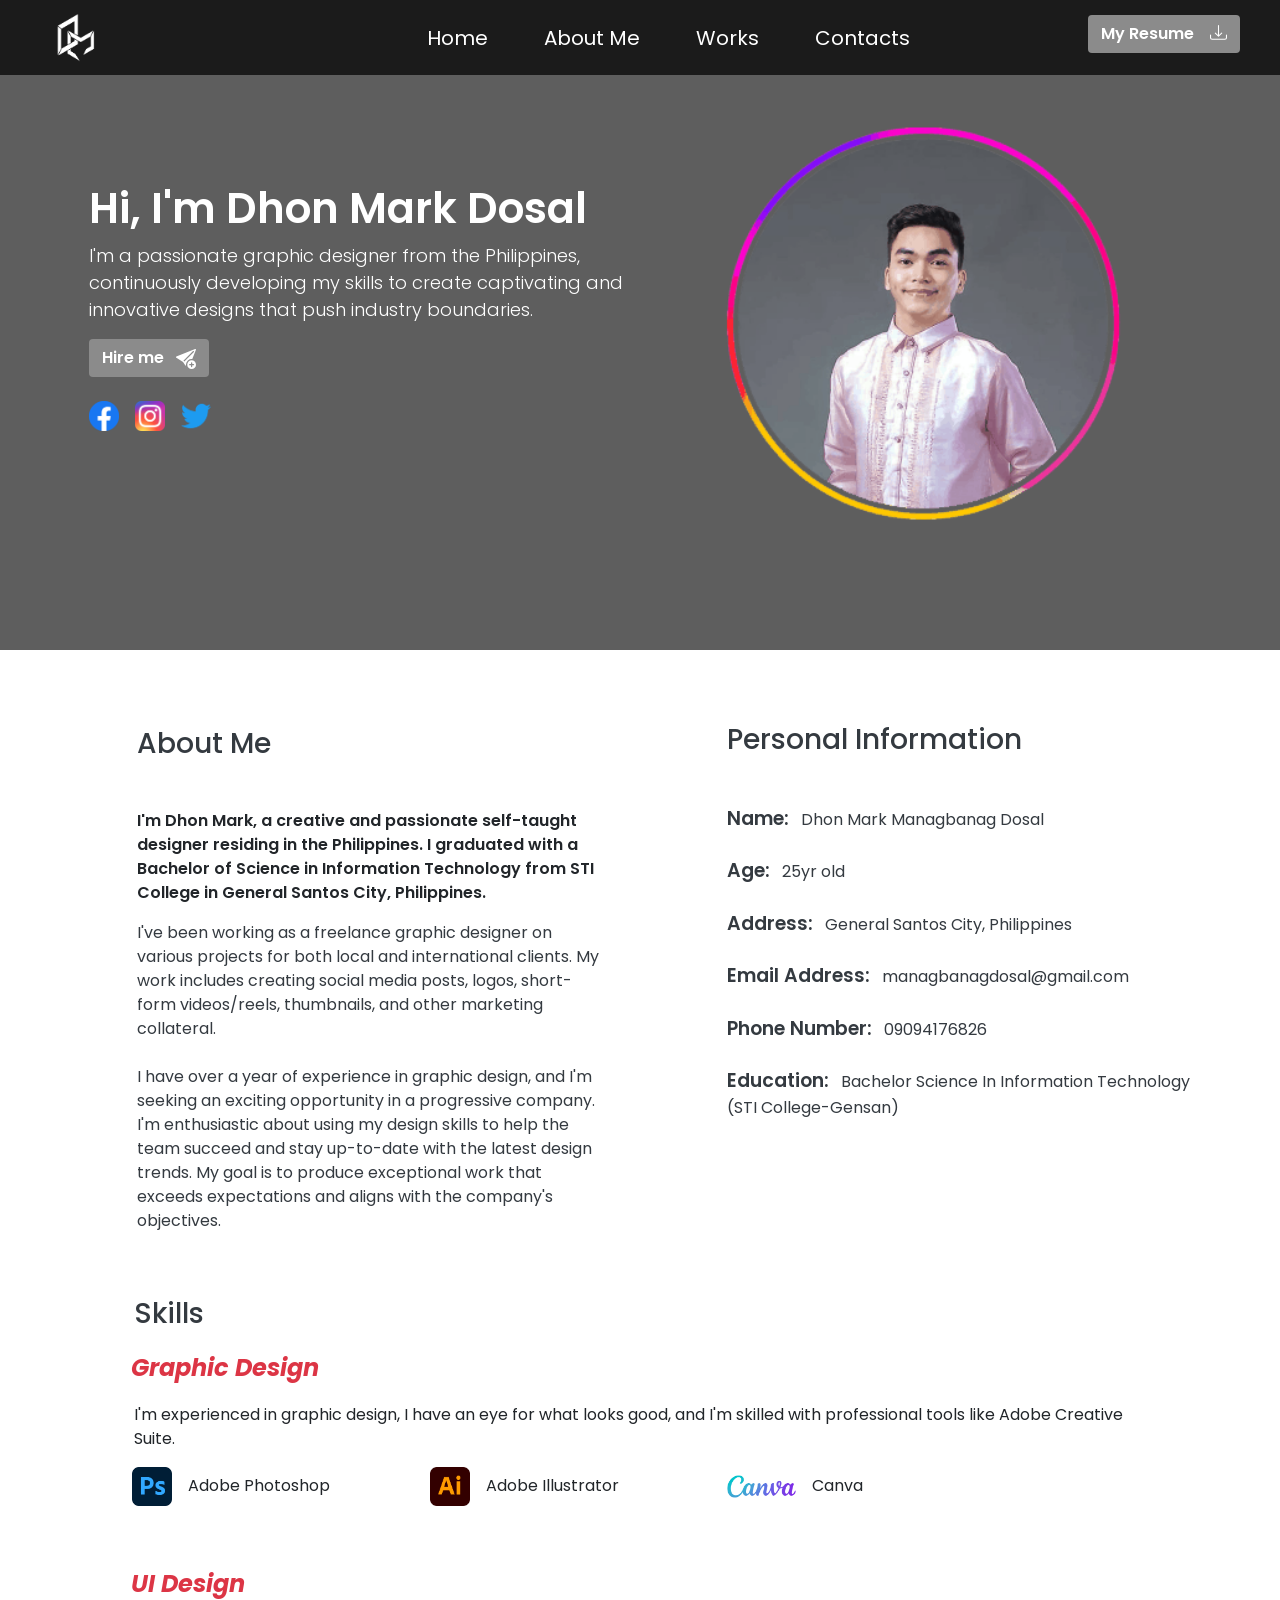
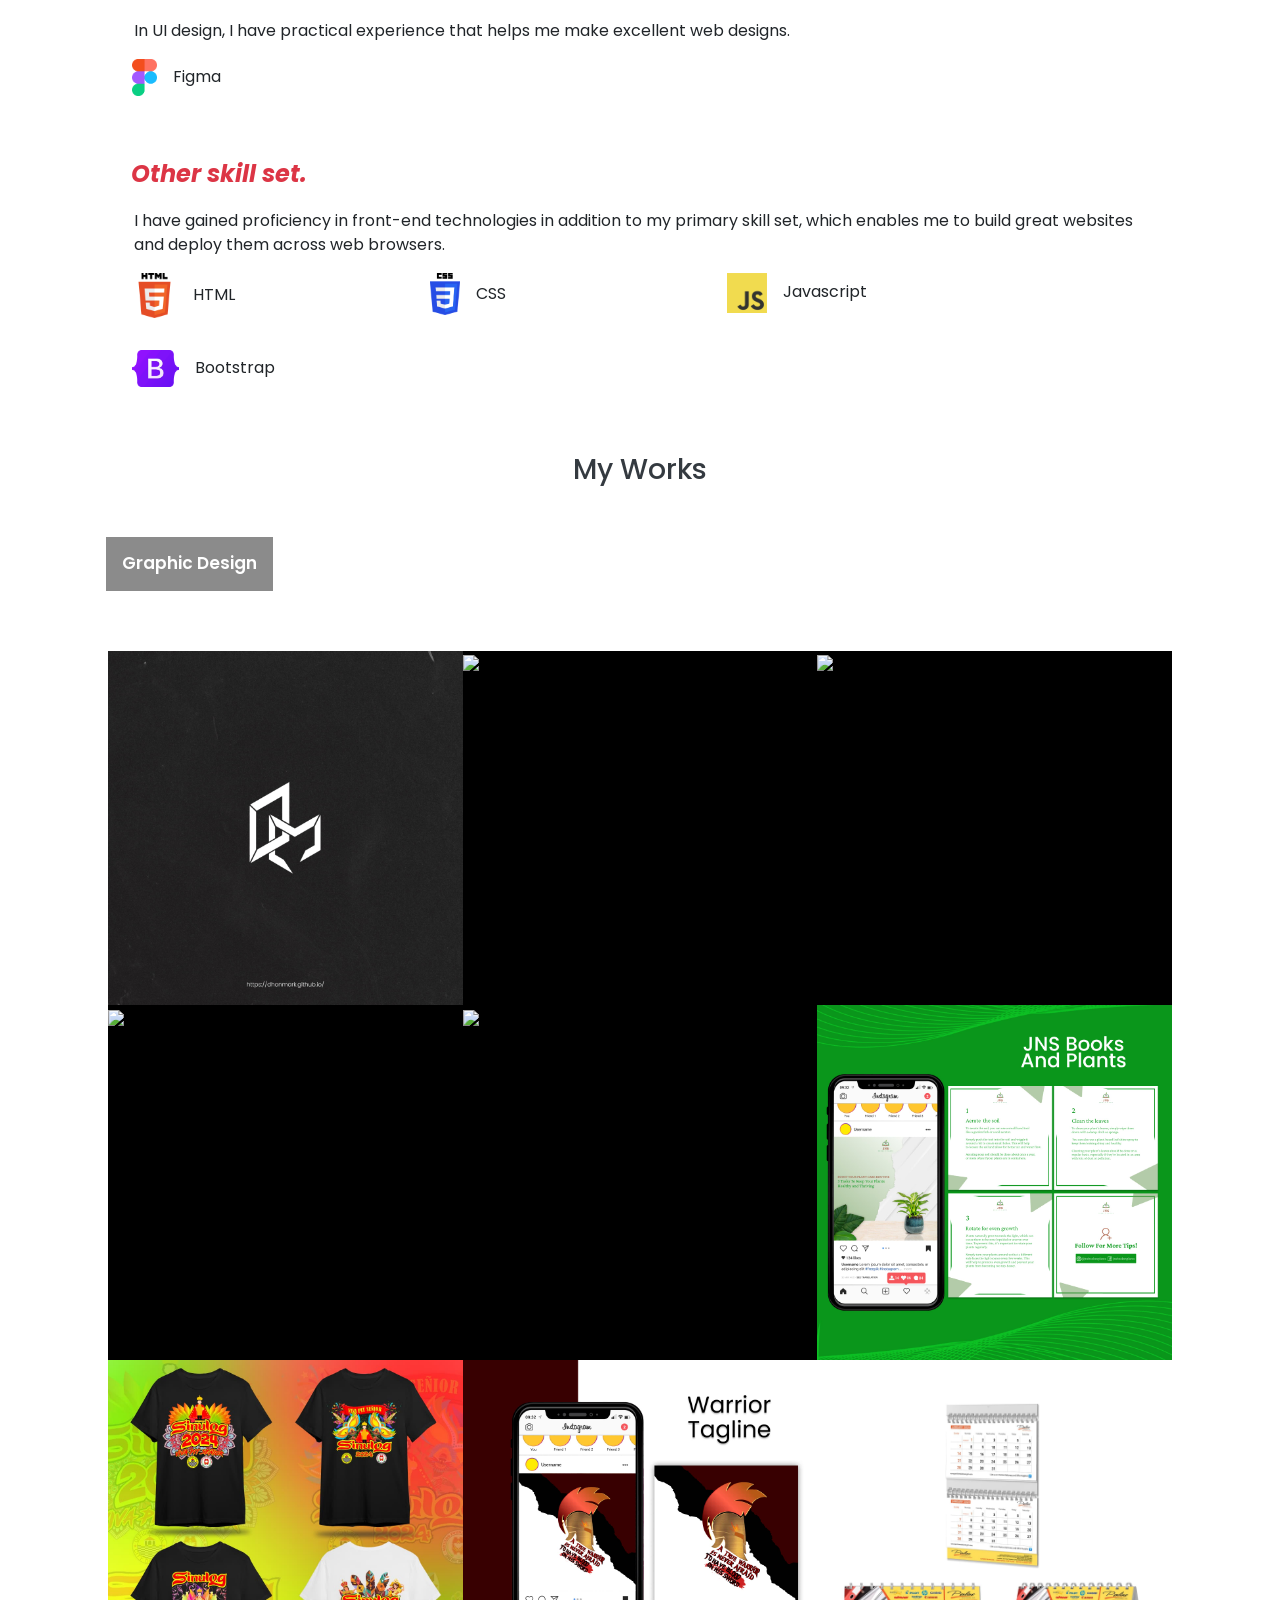
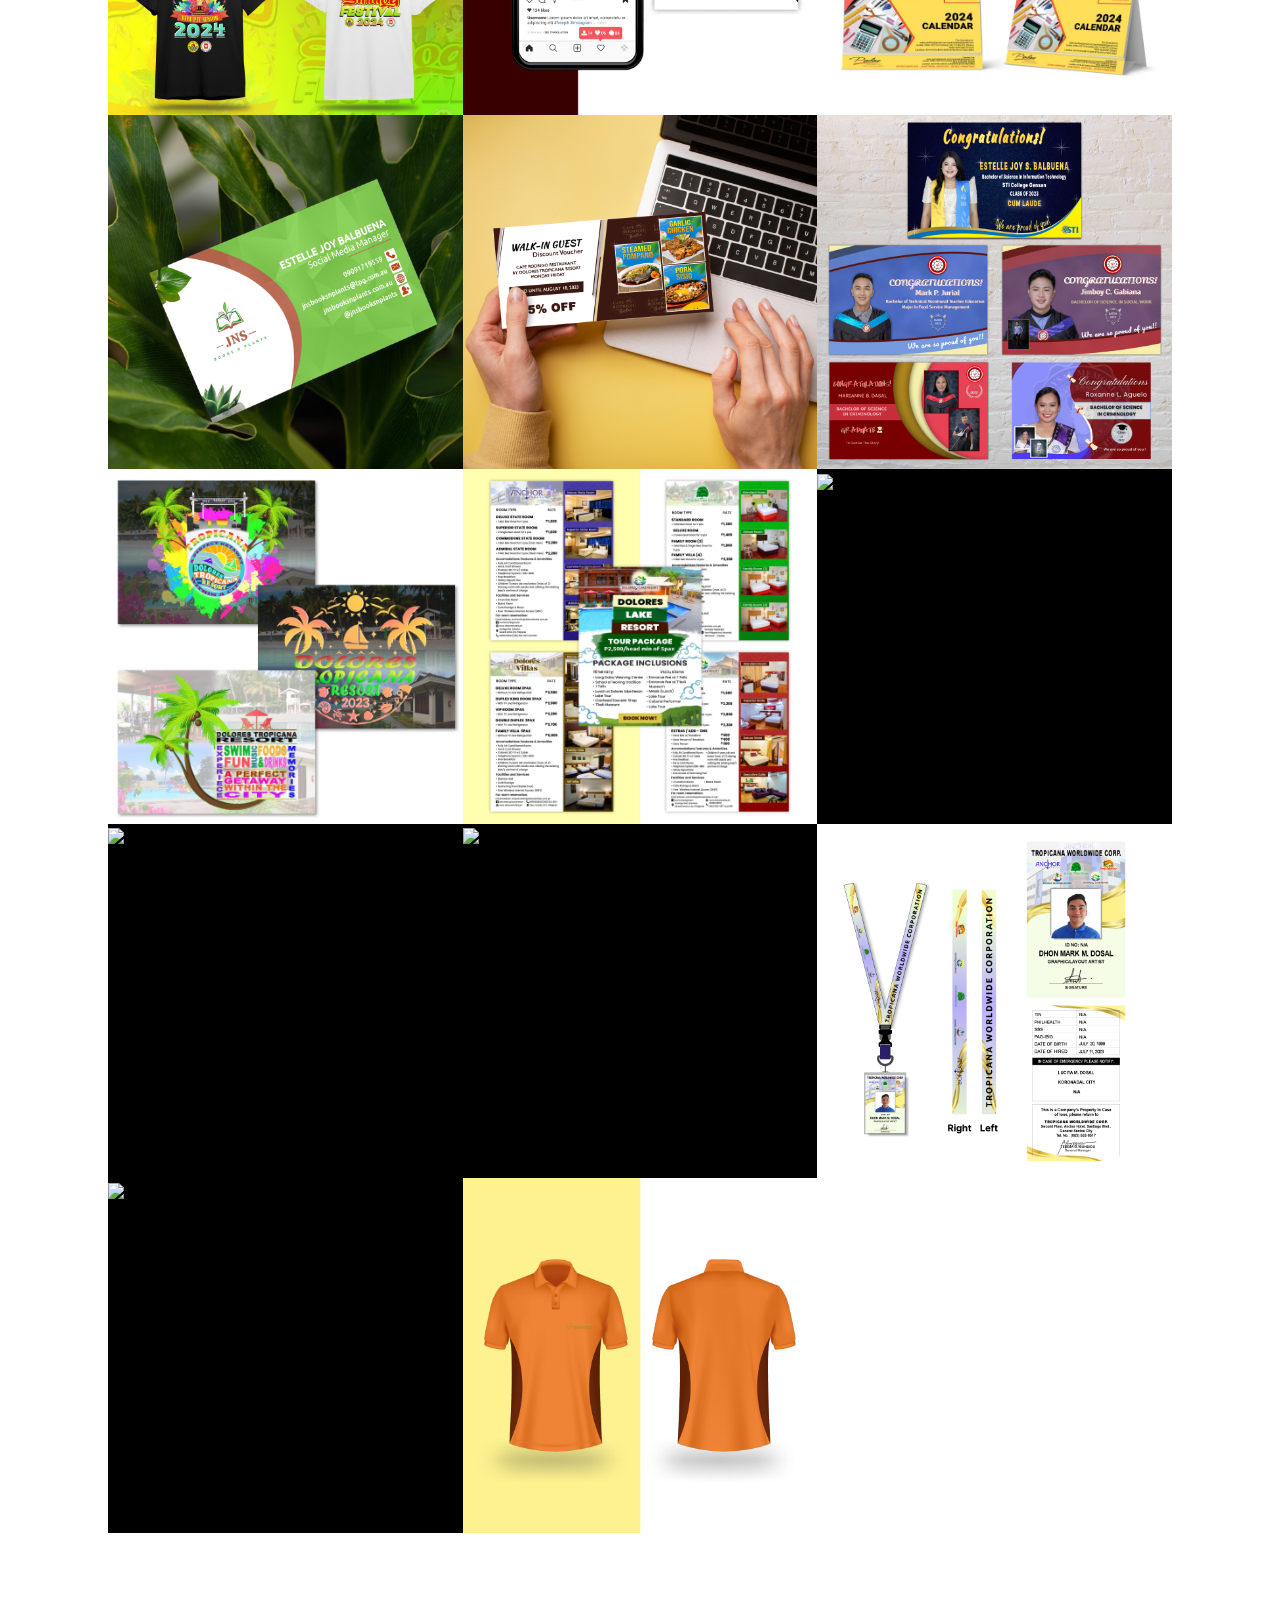
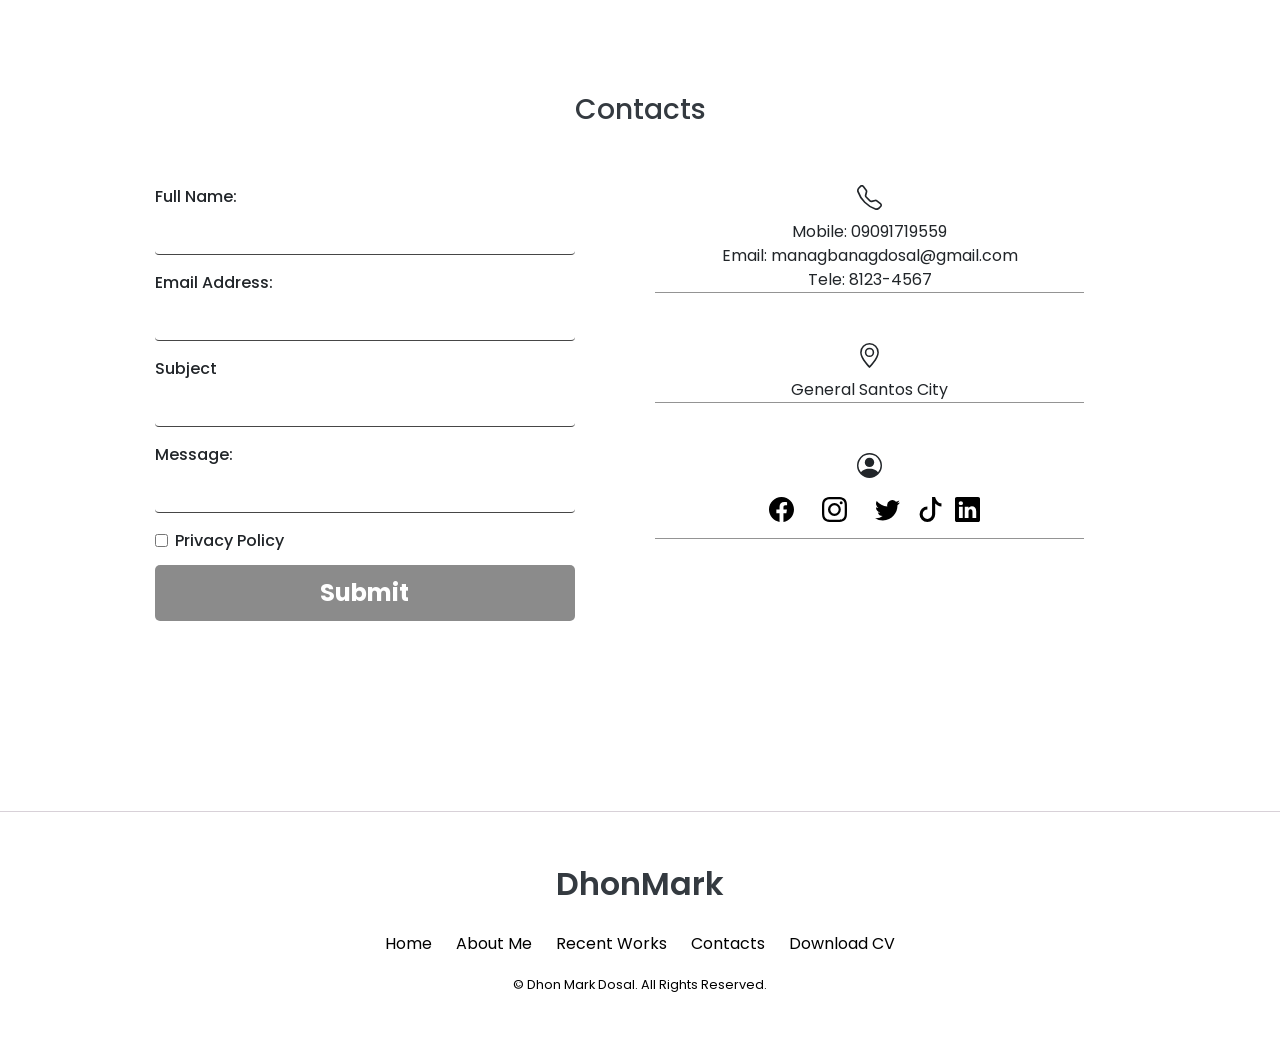
==== commit caa231bb: "new update 2024 (resume and details)" ====
--- a/index.html
+++ b/index.html
@@ -83,7 +83,7 @@
           <span style="color: #ffffff; font-size: 42px; font-weight: 600;">Hi, I'm Dhon Mark Dosal</span>
         </h2>
         <p class="lead" style="color: #ffffff; font-size: 18px;">
-          I'm a passionate graphic and UI designer in the Philippines, always developing my skills to create captivating and innovative designs that push industry boundaries.
+          I'm a passionate graphic designer from the Philippines, continuously developing my skills to create captivating and innovative designs that push industry boundaries.
         </p>
         
         <button class="btn" id="button_reserve" style="position: relative; left: 0;"><a href="mailto:managbanagdosal@gmail.com" class="btn_sched" style="color: #ffffff;">
@@ -122,14 +122,10 @@
                   I'm Dhon Mark, a creative and passionate self-taught designer residing in the Philippines. I graduated with a Bachelor of Science in Information Technology from STI College in General Santos City, Philippines.
                 </p>
                 <p class="text-dark">
-                  <!-- I'm a graphic designer who also does UI design. I'm always learning about the latest tools and tech in both fields. I enjoy taking on challenges and being creative.
-                  I love learning, pushing boundaries, and sharing my expertise in the digital world. -->
-
-                  I've been a freelance graphic designer, working on different projects for clients both local and international. 
-                  I've created things like desk calendars, social media posts, logos, business cards, thumbnails, and event banners for occasions such as graduations and birthdays. 
-                  I have more than one year of experience in graphic design and I'm looking for an exciting opportunity in a progressive company. 
-                  I'm enthusiastic about using my design skills to help the team succeed and stay up-to-date with the latest design trends. 
-                  My aim is to produce great work that exceeds expectations and aligns with the company's objectives.
+                  I've been working as a freelance graphic designer on various projects for both local and international clients. My work includes creating social media posts, logos, short-form videos/reels, thumbnails, and other marketing collateral.
+                  <br><br>
+                  I have over a year of experience in graphic design, and I'm seeking an exciting opportunity in a progressive company. I'm enthusiastic about using my design skills to help the team succeed and stay up-to-date with the latest design trends. 
+                  My goal is to produce exceptional work that exceeds expectations and aligns with the company's objectives.
                 </p>
             </div>
             <div class="col-lg ml-5">
@@ -138,10 +134,10 @@
                 </h3>
                 <p class="mt-5 text-dark">
                    <span style="font-weight: 600; font-size: 19px;">Name:</span> &nbsp; Dhon Mark Managbanag Dosal<br><br>
-                   <span style="font-weight: 600; font-size: 19px;">Age:</span> &nbsp; 24yr old<br><br>
-                   <span style="font-weight: 600; font-size: 19px;">Address:</span> &nbsp; General Santos City<br><br>
+                   <span style="font-weight: 600; font-size: 19px;">Age:</span> &nbsp; 25yr old<br><br>
+                   <span style="font-weight: 600; font-size: 19px;">Address:</span> &nbsp; General Santos City, Philippines<br><br>
                    <span style="font-weight: 600; font-size: 19px;">Email Address:</span> &nbsp; managbanagdosal@gmail.com<br><br>
-                   <span style="font-weight: 600; font-size: 19px;">Phone Number:</span> &nbsp; 09091719559<br><br>
+                   <span style="font-weight: 600; font-size: 19px;">Phone Number:</span> &nbsp; 09094176826<br><br>
                    <span style="font-weight: 600; font-size: 19px;">Education:</span> &nbsp; Bachelor Science In Information Technology (STI College-Gensan)<br><br>
                 </p>
             </div>
